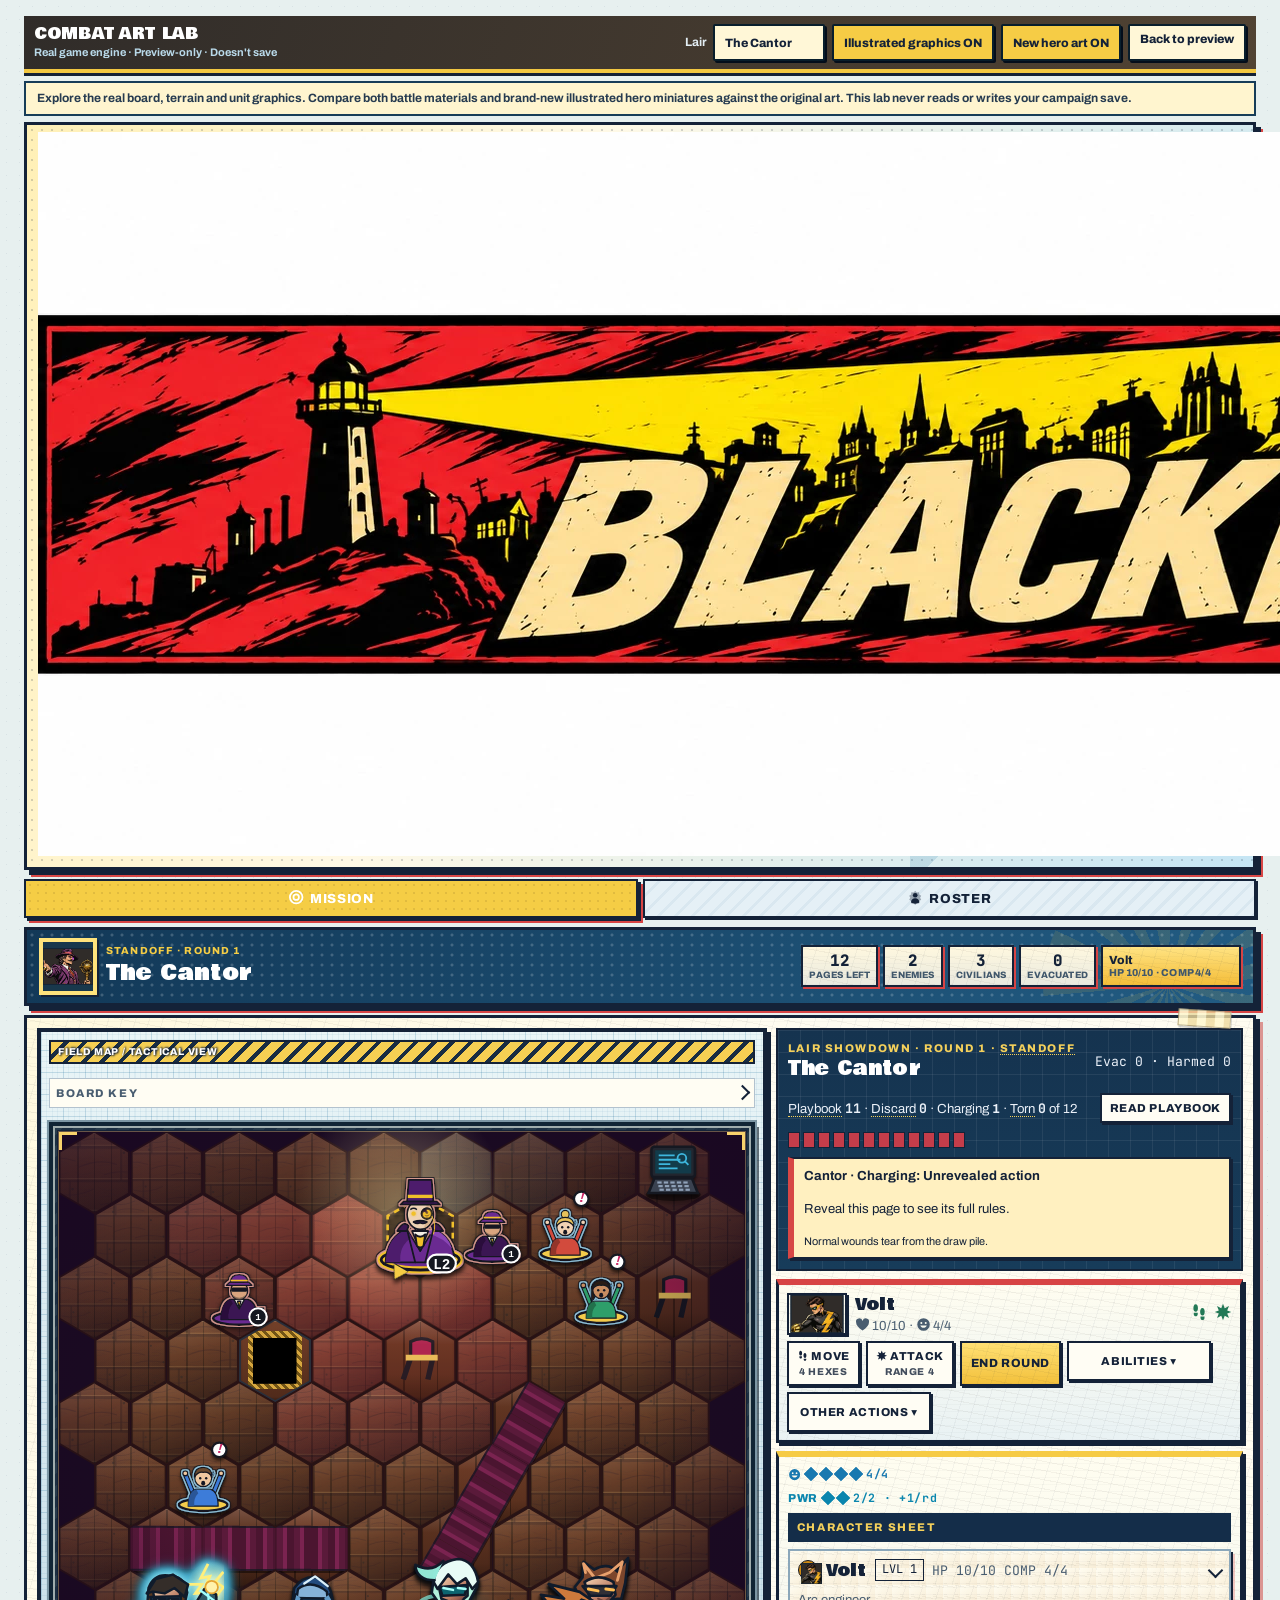
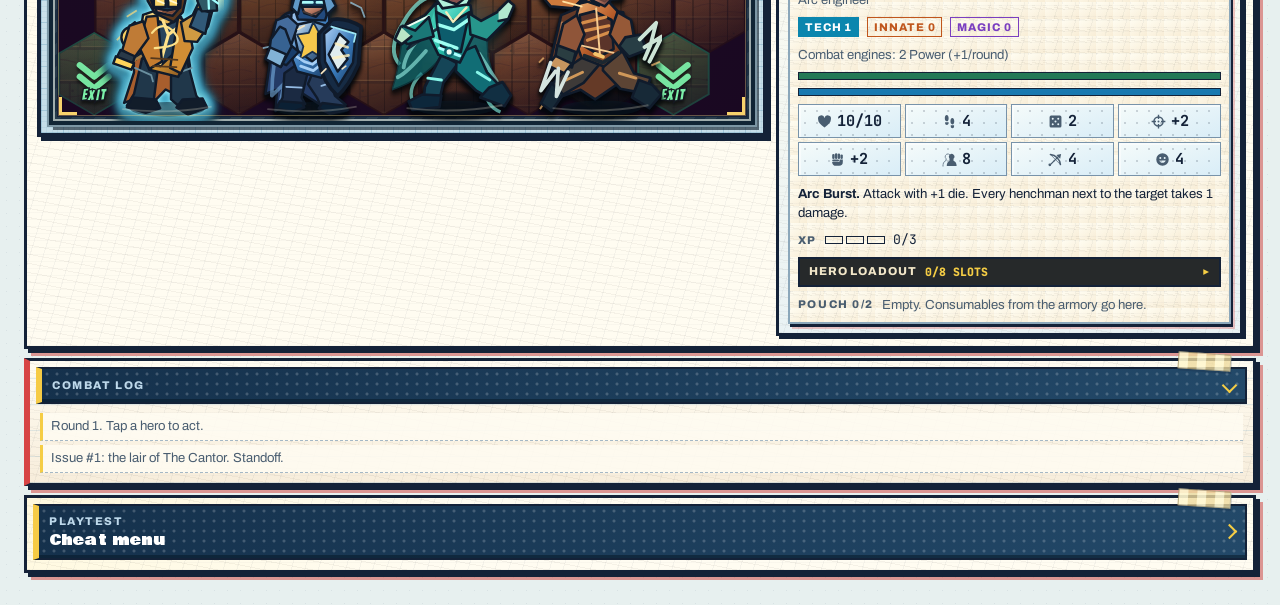
==== combat-art-lab.html @ 932116ec "Release the approved comic UI, portraits, and scaled headquarters" ====
<!doctype html>
<html lang="en">
<head>
  <meta charset="utf-8">
  <meta name="viewport" content="width=device-width,initial-scale=1">
  <title>Blackharbor Preview — Combat Art Lab</title>
  <link rel="stylesheet" href="https://fonts.googleapis.com/css2?family=Bowlby+One&family=Bangers&family=Archivo:wght@400;600;800&family=JetBrains+Mono:wght@400;700&display=swap">
  <link rel="stylesheet" href="css/base.css">
  <link rel="stylesheet" href="css/battle-board.css">
  <link rel="stylesheet" href="css/battle-fx.css">
  <link rel="stylesheet" href="css/battle.css">
  <link rel="stylesheet" href="css/campaign.css">
  <link rel="stylesheet" href="css/hq.css">
  <link rel="stylesheet" href="css/overlays.css">
  <link rel="stylesheet" href="css/investigation.css">
  <link rel="stylesheet" href="css/comic-ui.css">
  <link rel="stylesheet" href="css/pulp-details.css">
  <link rel="stylesheet" href="css/villain-portraits.css">
  <link id="battle-art-pack" rel="stylesheet" href="css/battle-art.css">
  <link rel="stylesheet" href="miniature-experiment.css">
  <style>
    :root{color-scheme:light}
    .art-lab-bar{position:sticky;top:0;z-index:20;
      display:flex;align-items:center;justify-content:space-between;flex-wrap:wrap;gap:9px;
      padding:8px max(10px,calc((100vw - 1480px)/2));
      background:linear-gradient(110deg,#302c29,#514333);color:#fff;
      border-bottom:4px solid #f2c741;
      font:700 12px/1.3 Archivo,system-ui,sans-serif;
      box-shadow:0 3px 0 #132136}
    .art-lab-title{display:flex;flex-direction:column;gap:2px;min-width:130px}
    .art-lab-title b{font:1rem/1.12 'Bowlby One',sans-serif;letter-spacing:.01em}
    .art-lab-title span{color:#b9d9e9;font-size:11px}
    .art-lab-controls{display:flex;align-items:center;flex-wrap:wrap;gap:7px}
    .art-lab-bar label{display:flex;align-items:center;gap:6px;color:#e3eef4}
    .art-lab-bar select,.art-lab-bar button,.art-lab-bar a{
      appearance:none;background:#fff7d7;color:#142238;
      border:2px solid #081e2c;min-height:37px;border-radius:2px;
      padding:6px 10px;font:800 12px Archivo,system-ui,sans-serif;
      box-shadow:2px 2px 0 #030d1a;text-decoration:none;cursor:pointer;
    }
    .art-lab-bar button{background:#f6cc45}
    .art-lab-bar button[aria-pressed="false"]{background:#bad6e5}
    .art-lab-bar button:focus-visible,.art-lab-bar a:focus-visible,.art-lab-bar select:focus-visible{
      outline:3px solid #ffe35a;outline-offset:2px}
    #lab-notice{max-width:1480px;margin:8px auto 4px;padding:7px 11px;
      background:#fff5cf;color:#263b50;border:2px solid #173d58;
      font:700 12px/1.4 Archivo,system-ui,sans-serif}
    #app{padding-top:2px}
    @media(max-width:600px){
      .art-lab-bar{position:static;padding:5px;gap:4px}
      .art-lab-title span{display:none}
      .art-lab-controls{gap:5px}
      .art-lab-bar label{font-size:10px}
      .art-lab-bar select,.art-lab-bar a,.art-lab-bar button{min-height:32px;padding:4px 6px;font-size:10px}
      .art-lab-title b{font-size:.8rem}
      .art-lab-controls{width:100%;justify-content:space-between}
      .art-lab-bar label{flex:1}
      .art-lab-bar select{max-width:120px}
      .art-lab-bar a{padding:6px}
      #lab-notice{margin:6px 7px 3px;font-size:11px}
    }
  </style>
</head>
<body>
  <div class="art-lab-bar">
    <div class="art-lab-title"><b>COMBAT ART LAB</b><span>Real game engine · Preview-only · Doesn't save</span></div>
    <div class="art-lab-controls">
      <label for="lab-villain">Lair <select id="lab-villain"></select></label>
      <button id="lab-compare" type="button" aria-pressed="true">Illustrated graphics ON</button>
      <button id="lab-miniatures" type="button" aria-pressed="true">New hero art ON</button>
      <a href="index.html">Back to preview</a>
    </div>
  </div>
  <p id="lab-notice">Explore the real board, terrain and unit graphics. Compare both battle materials and brand-new illustrated hero miniatures against the original art. This lab never reads or writes your campaign save.</p>
  <div class="wrap" id="app"></div>
  <script src="src/data/heroes.js"></script>
  <script src="src/data/gear.js"></script>
  <script src="src/data/villains.js"></script>
  <script src="src/data/villain-intel.js"></script>
  <script src="src/data/campaign.js"></script>
  <script src="src/data/story.js"></script>
  <script src="src/data/glossary.js"></script>
  <script src="src/core/util.js"></script>
  <script src="src/core/rules.js"></script>
  <script src="src/core/villain-deck.js"></script>
  <script src="src/campaign/campaign.js"></script>
  <script src="src/core/save.js"></script>
  <script src="src/heroes/origin.js"></script>
  <script src="src/heroes/stats.js"></script>
  <script src="src/heroes/abilities.js"></script>
  <script src="src/investigation/events.js"></script>
  <script src="src/investigation/villain-events.js"></script>
  <script src="src/investigation/investigation.js"></script>
  <script src="src/ui/icons.js?v=portrait-frames-2"></script>
  <script src="src/ui/render.js"></script>
  <script src="src/hq/roster-view.js?v=sprite-portraits"></script>
  <script src="src/hq/hq-view.js?v=sprite-portraits"></script>
  <script src="src/investigation/view.js"></script>
  <script src="src/campaign/screens.js"></script>
  <script src="src/campaign/story.js"></script>
  <script src="src/heroes/origin-view.js"></script>
  <script src="src/ui/guide.js"></script>
  <script src="src/ui/tips.js"></script>
  <script src="src/ui/tooltips.js"></script>
  <link rel="stylesheet" href="css/villain-covers.css">
  <script src="src/art/villain-covers.js"></script>
  <script src="src/ui/save-menu.js"></script>
  <script src="src/ui/rules-guide.js"></script>
  <script src="src/ui/playbook.js"></script>
  <script src="src/hq/workshop.js"></script>
  <script src="src/ui/cheats.js"></script>
  <script src="src/tutorial/script.js"></script>
  <script src="src/tutorial/tutorial.js"></script>
  <script src="src/ui/input.js"></script>
  <script src="src/battle/hex.js"></script>
  <script src="src/battle/setup.js"></script>
  <script src="src/battle/anim.js"></script>
  <script src="src/battle/pages.js"></script>
  <script src="src/battle/defense.js"></script>
  <script src="src/battle/civilians.js"></script>
  <script src="src/battle/villain-cards.js"></script>
  <script src="src/battle/henchmen.js"></script>
  <script src="src/battle/hero-attack.js"></script>
  <script src="src/battle/turns.js"></script>
  <script src="src/battle/hazards.js"></script>
  <script src="src/battle/hero-move.js"></script>
  <script src="src/battle/view.js"></script>
  <script src="src/battle/combat-menu.js"></script>
  <script src="src/battle/powers.js"></script>
  <script src="src/battle/boss-mechanics.js"></script>
  <script src="src/art/sprite.js?v=portrait-frames-2"></script>
<script src="src/art/equipment-icons.js"></script>
<link rel="stylesheet" href="css/equipment-icons.css">
  <script src="src/art/eyes.js?v=sprite-portraits"></script>
  <script src="src/art/villain-art.js?v=sprite-portraits"></script>
  <script src="src/art/minis.js"></script>
  <link rel="stylesheet" href="css/hero-loadout.css">
  <link rel="stylesheet" href="css/mobile.css">
  <script src="src/hq/hero-loadout.js"></script>
  <script>
  /* The art lab deliberately suppresses saves and never calls load(). */
  save=()=>{};
  (function(){
    const picker=document.getElementById('lab-villain');
    Object.keys(VILLAINS).filter(k=>!VILLAINS[k].intro).forEach(k=>{
      const option=document.createElement('option');
      option.value=k;option.textContent=VILLAINS[k].name;
      picker.appendChild(option);
    });
    function scene(k){
      newCampaign();
      S.guide=null;S.tut=null;S.tutDone=true;S.tipsOff=true;
      S.heroes=['volt','bulwark','wisp','lynx'].map(cls=>newHero(cls));
      S.party=S.heroes.map(h=>h.id);
      S.villains=[makeVillain(k,2)];
      S.pool=[];
      S.inv={v:k,clues:3};
      startShowdown();
      S.sd.intro=false;S.sd.sel=0;S.sd.busy=false;
      render();
    }
    picker.addEventListener('change',()=>scene(picker.value));
    const toggle=document.getElementById('lab-compare'),css=document.getElementById('battle-art-pack');
    toggle.addEventListener('click',()=>{
      css.disabled=!css.disabled;
      toggle.setAttribute('aria-pressed',String(!css.disabled));
      toggle.textContent=css.disabled?'Classic graphics ON':'Illustrated graphics ON';
    });
    document.body.classList.add('bh-new-miniatures');
    const miniBtn=document.getElementById('lab-miniatures');
    miniBtn.addEventListener('click',()=>{
      const enabled=document.body.classList.toggle('bh-new-miniatures');
      miniBtn.setAttribute('aria-pressed',String(enabled));
      miniBtn.textContent=enabled?'New hero art ON':'Original hero art ON';
    });
    picker.value='cantor';
    try{scene(picker.value)}catch(e){
      document.getElementById('lab-notice').textContent='Could not start demonstration: '+e.message;
      throw e;
    }
  })();
  </script>
</body>
</html>
---- css/base.css ----
/* css/base.css: Base look: fonts and colours, page frame, masthead, nav, buttons, panels, cards, icons, art pieces shared by many screens. */

/* from game.css */
:root{
  color-scheme:light;
  --set:#1C8A4A; --setBg:#E2F4E8; --setGlow:rgba(40,190,100,.5);
  --paper:#EDF0F4; --panel:#FFFFFF; --ink:#151821; --muted:#596173; --line:#C4CAD5;
  --cyan:#0B86AE; --magenta:#C92463; --yellow:#F1C02C; --good:#2F8A4E; --dot:rgba(21,24,33,.13);
  --cap:#FCE9A6; --capInk:#2A2410;
  --tech:#0B86AE; --innate:#C0561C; --magic:#7A3FC0;
  --sfx:"Bangers","Bowlby One",Impact,sans-serif;
  --display:"Bowlby One","Arial Black",Impact,sans-serif;
  --body:"Archivo",system-ui,-apple-system,"Segoe UI",sans-serif;
  --mono:"JetBrains Mono",ui-monospace,Menlo,Consolas,monospace;
}
:root[data-theme="dark"]{
  --set:#5BD88A; --setBg:#11281B; --setGlow:rgba(91,216,138,.45);
  --paper:#0E1119; --panel:#171B26; --ink:#E7EAF1; --muted:#9AA1B2; --line:#2C3242;
  --cyan:#3DB6DD; --magenta:#EE548C; --yellow:#F3CB4B; --good:#5BC27D; --dot:rgba(231,234,241,.08);
  --cap:#3A3214; --capInk:#F6E7B0; --tech:#3DB6DD; --innate:#F08A4B; --magic:#B48CF0; color-scheme:dark}
*{box-sizing:border-box}
body{background:var(--paper);color:var(--ink);font-family:var(--body);font-size:15px;line-height:1.45;
  padding-left:max(16px,env(safe-area-inset-left,0px));padding-right:max(16px,env(safe-area-inset-right,0px));padding-block:8px 24px}
.wrap{max-width:760px;margin:0 auto;display:flex;flex-direction:column;gap:10px}
h1,h2,h3{font-family:var(--display);font-weight:400;margin:0;text-wrap:balance;letter-spacing:.01em}
h1{font-size:1.7rem;line-height:1}
h2{font-size:1.15rem}
h3{font-size:1rem}
.mast{border:2.5px solid var(--ink);background:var(--panel);background-image:radial-gradient(var(--dot) 1.1px,transparent 1.5px);background-size:6px 6px;padding:8px 12px;display:flex;justify-content:space-between;align-items:flex-end;gap:12px;flex-wrap:wrap}
.mast small{display:block;font-size:.72rem;letter-spacing:.12em;text-transform:uppercase;color:var(--muted);font-weight:600;margin-bottom:4px}
.issue{border:2.5px solid var(--ink);background:var(--yellow);color:#151821;padding:4px 10px;font-family:var(--display);font-size:1.05rem;white-space:nowrap}
.res{display:flex;flex-wrap:wrap;gap:6px}
.chip{border:1.5px solid var(--line);background:var(--panel);padding:3px 8px;font-size:.78rem;font-family:var(--mono);font-variant-numeric:tabular-nums;white-space:nowrap}
.chip b{font-family:var(--body);font-weight:800;letter-spacing:.06em;font-size:.68rem;text-transform:uppercase;color:var(--muted);margin-right:4px}
.chip.trust{border-color:var(--cyan)}
.nav{display:flex;gap:6px;flex-wrap:wrap}
.nav button{flex:1 1 0;min-width:0}
.nav .btn.glow{animation:navglow 2.6s ease-in-out infinite}
@keyframes navglow{0%,100%{box-shadow:0 0 0 0 transparent}50%{box-shadow:0 0 12px 3px color-mix(in srgb,var(--yellow) 75%,transparent)}}
@media (prefers-reduced-motion:reduce){.nav .btn.glow{animation:none;box-shadow:0 0 9px 2px color-mix(in srgb,var(--yellow) 65%,transparent)}}
button{font:inherit;cursor:pointer;color:var(--ink)}
.btn{border:2px solid var(--ink);background:var(--panel);padding:8px 12px;font-weight:800;font-size:.82rem;letter-spacing:.05em;text-transform:uppercase;box-shadow:3px 3px 0 var(--ink);transition:transform .08s,box-shadow .08s}
.btn:hover:not(:disabled){transform:translate(-1px,-1px);box-shadow:4px 4px 0 var(--ink)}
.btn:active:not(:disabled){transform:translate(2px,2px);box-shadow:1px 1px 0 var(--ink)}
.btn:disabled{opacity:.4;cursor:not-allowed;box-shadow:none}
.btn.pri{background:var(--magenta);color:#fff;border-color:var(--ink)}
.btn.on{background:var(--cyan);color:#fff}
.btn.sm{padding:5px 8px;font-size:.72rem;box-shadow:2px 2px 0 var(--ink)}
:focus-visible{outline:3px solid var(--cyan);outline-offset:2px}
.panel{border:2.5px solid var(--ink);background:var(--panel);padding:10px;display:flex;flex-direction:column;gap:9px;min-width:0}
.eyebrow{font-size:.7rem;letter-spacing:.14em;text-transform:uppercase;font-weight:800;color:var(--muted)}
.grid2{display:grid;grid-template-columns:repeat(auto-fit,minmax(220px,1fr));gap:8px}
.card{border:1.5px solid var(--line);padding:9px;display:flex;flex-direction:column;gap:6px;min-width:0;background:var(--panel)}
.card.built{border-color:var(--good)}
.row{display:flex;gap:8px;align-items:center;flex-wrap:wrap}
.between{justify-content:space-between}
.muted{color:var(--muted)}
.small{font-size:.82rem}
.cap{background:var(--cap);color:var(--capInk);border:2px solid var(--ink);padding:7px 10px;font-size:.9rem}
.cap.tilt{transform:rotate(-.4deg)}
.mono{font-family:var(--mono);font-variant-numeric:tabular-nums}
.pips{display:flex;gap:3px;flex-wrap:wrap}
.pip{width:12px;height:16px;border:1.5px solid var(--ink);background:var(--panel)}
.pip.f{background:var(--magenta)}
.pip.w{background:repeating-linear-gradient(45deg,var(--muted) 0 2px,transparent 2px 5px)}
.pip.d{background:var(--line)}
.meter{display:flex;gap:3px}
.meter i{width:18px;height:8px;border:1.5px solid var(--ink)}
.meter i.f{background:var(--yellow)}
.lvl{font-family:var(--mono);font-size:.75rem;border:1.5px solid var(--ink);padding:1px 6px}
.stamp{font-family:var(--display);color:var(--good);border:2.5px solid var(--good);padding:2px 8px;transform:rotate(-4deg);display:inline-block;font-size:.85rem}
.stats{display:grid;grid-template-columns:repeat(4,1fr);gap:4px}
.stat{border:1px solid var(--line);padding:4px 2px;text-align:center}
.stat b{display:block;font-family:var(--mono);font-size:1rem}
.stat span{font-size:.62rem;letter-spacing:.1em;color:var(--muted);font-weight:700}
.bar{height:8px;border:1.5px solid var(--ink);background:var(--paper);position:relative}
.bar i{position:absolute;inset:0 auto 0 0;background:var(--good)}
.bar.c i{background:var(--cyan)}
.tag{font-size:.72rem;border:1.5px solid var(--magenta);color:var(--magenta);padding:1px 6px;font-weight:700}
.tag.g{border-color:var(--cyan);color:var(--cyan)}
.steps{display:flex;gap:6px}
.steps span{flex:1;height:6px;border:1.5px solid var(--ink)}
.steps span.f{background:var(--cyan)}
.opt{display:flex;flex-direction:column;gap:2px;text-align:left;align-items:flex-start;text-transform:none;letter-spacing:0}
.opt small{font-weight:400;font-size:.8rem;color:var(--muted)}
.opt:disabled small{color:inherit}
@keyframes sweat{from{opacity:1;translate:0 0}to{opacity:0;translate:0 10px}}
@keyframes shoutInB{from{transform:translate(-50%,0) scale(.4) rotate(-6deg);opacity:0}}
@keyframes shoutIn{from{transform:translate(-50%,-100%) scale(.4) rotate(-6deg);opacity:0}}
.log{display:flex;flex-direction:column;gap:4px;max-height:220px;overflow:auto;font-size:.82rem}
.log p{margin:0;padding:4px 8px;border-left:3px solid var(--line)}
.log p.vill{border-color:var(--magenta)}
.log p.hero{border-color:var(--cyan)}
.log p.sys{border-color:var(--yellow);color:var(--muted)}
.big{font-family:var(--display);font-size:2rem;line-height:1}
ul.lines{margin:0;padding-left:18px;display:flex;flex-direction:column;gap:4px}
.legend{display:flex;gap:12px;flex-wrap:wrap;font-size:.75rem;color:var(--muted)}
.legend span{display:inline-flex;gap:5px;align-items:center}
.sw{width:12px;height:12px;border:1.5px solid var(--ink);display:inline-block}
.cap.warn{background:#151821;color:#F1C02C;border-color:#F1C02C}
@keyframes pop{0%{transform:translate(-50%,-50%) scale(.2) rotate(-14deg);opacity:0}12%{transform:translate(-50%,-50%) scale(1.18) rotate(4deg);opacity:1}24%{transform:translate(-50%,-50%) scale(1) rotate(0)}78%{opacity:1}100%{transform:translate(-50%,-62%) scale(1.04);opacity:0}}
.sfxhead{font-family:var(--sfx);font-size:3rem;line-height:1;color:var(--yellow);-webkit-text-stroke:2px var(--ink);paint-order:stroke fill;text-shadow:4px 4px 0 var(--ink);transform:rotate(-3deg);display:inline-block;letter-spacing:.03em}
.sfxhead.bad{color:var(--magenta)}
.t-tech{--tc:var(--tech)}
.t-innate{--tc:var(--innate)}
.t-magic{--tc:var(--magic)}
.disc{border:1.5px solid var(--tc);color:var(--tc);font-size:.7rem;font-weight:800;letter-spacing:.08em;text-transform:uppercase;padding:1px 6px;white-space:nowrap}
.disc.fill{background:var(--tc);color:#fff}
.slots{display:grid;grid-template-columns:repeat(auto-fit,minmax(130px,1fr));gap:6px}
.slot{border:1.5px dashed var(--line);padding:6px 8px;display:flex;flex-direction:column;gap:2px;min-width:0;font-size:.82rem}
.slot.has{border-style:solid;border-color:var(--tc)}
.slot .sl{font-size:.62rem;letter-spacing:.12em;text-transform:uppercase;color:var(--muted);font-weight:800}
.resrow{display:flex;gap:10px;flex-wrap:wrap}
.resrow .r{display:flex;gap:5px;align-items:center;font-size:.72rem;font-weight:800;letter-spacing:.06em;color:var(--tc)}
.resrow .r i{width:10px;height:10px;border:1.5px solid var(--tc);transform:rotate(45deg)}
.resrow .r i.f{background:var(--tc)}
.abtn{border-color:var(--tc)!important}
.abtn small{display:block;font-size:.62rem;color:var(--tc)}
.btn.sub small{display:block;font-size:.62rem;opacity:.8}
@keyframes shake{0%,100%{transform:none}20%{transform:translate(-4px,1px) rotate(-4deg)}40%{transform:translate(4px,-1px) rotate(3deg)}60%{transform:translate(-3px,0)}80%{transform:translate(2px,0)}}
@keyframes simmer{to{filter:brightness(1.25)}}
@keyframes tele{to{opacity:.5}}
@keyframes glowf{to{filter:drop-shadow(0 0 6px #F3CB4B) drop-shadow(0 0 18px #F3CB4B)}}
@keyframes glow{to{box-shadow:0 0 0 3px #F3CB4B,0 0 28px 12px #F3CB4B}}
.cap.charge{background:var(--yellow);color:#151821}
.card.locked{opacity:.7;border-style:dashed}
@keyframes fuse{to{transform:scale(1.5);opacity:.6}}
details.coll>summary{list-style:none;cursor:pointer;display:flex;align-items:center;gap:10px;flex-wrap:wrap}
details.coll>summary::-webkit-details-marker{display:none}
details.coll>summary::after{content:"";width:9px;height:9px;border-right:2.5px solid var(--ink);border-bottom:2.5px solid var(--ink);transform:rotate(-45deg);margin-left:auto;transition:transform .15s;flex:none}
details.coll[open]>summary::after{transform:rotate(45deg)}
details.coll>.cbody{display:flex;flex-direction:column;gap:12px;margin-top:12px}
details.coll.nested{border-top:1.5px dashed var(--line);padding-top:8px}
.card>details.coll>.cbody{gap:8px;margin-top:8px}
.disc.hyb{--tc:var(--magenta)}
.vswitch{gap:6px}
.cheats{border-style:dashed;background:transparent}
.cheats h3{font-size:.95rem}
.fieldab{border-left:3px solid var(--good);padding-left:8px}
.setrows{display:flex;flex-direction:column;gap:6px}
@keyframes setglow{from{box-shadow:0 0 0 1px var(--set),0 0 8px 1px var(--setGlow)}to{box-shadow:0 0 0 1px var(--set),0 0 18px 4px var(--setGlow)}}
.sn{color:var(--set);font-weight:800}
.settag{display:inline-block;font-size:.66rem;font-weight:800;letter-spacing:.08em;text-transform:uppercase;border:1.5px solid var(--set);color:var(--set);background:var(--setBg);padding:1px 6px;align-self:flex-start}
.setfoot{border-top:1.5px dashed var(--set);padding-top:4px;margin-top:4px}
[data-tip]{-webkit-touch-callout:none;-webkit-user-select:none;user-select:none}
.kwd{border-bottom:1.5px dotted currentColor;cursor:help}
.btn[aria-disabled="true"]{opacity:.4;cursor:not-allowed;box-shadow:none}
@keyframes tipIn{from{transform:scale(.92);opacity:0}}
@keyframes splashIn{from{transform:scale(.8) rotate(-4deg);opacity:0}}
@keyframes tutShake{25%{transform:translateX(-6px)}75%{transform:translateX(6px)}}
@keyframes tutPulse{0%,100%{box-shadow:0 0 0 4px color-mix(in srgb,var(--yellow) 45%,transparent)}50%{box-shadow:0 0 0 11px color-mix(in srgb,var(--yellow) 8%,transparent)}}
@keyframes tutBlink{50%{opacity:.4}}
.hints{margin:0;padding-left:18px;display:flex;flex-direction:column;gap:4px;font-size:.9rem}
.intels{display:grid;grid-template-columns:repeat(auto-fill,minmax(150px,1fr));gap:8px}
.intel{display:flex;align-items:center;gap:8px;text-align:left;border:2px solid var(--ink);background:var(--panel);color:var(--ink);padding:6px 8px;font:inherit;cursor:pointer;min-width:0}
.intel .isfx{flex:none;width:44px;height:44px;display:grid;place-items:center;border:2px solid #151821;background:var(--magenta);font-family:var(--sfx);font-size:.72rem;line-height:1;color:#fff;-webkit-text-stroke:.6px #151821;paint-order:stroke fill;transform:rotate(-3deg);text-align:center;overflow:hidden}
.intel.rx-i .isfx{background:var(--yellow);color:var(--magenta)}
.intel small{display:block;font-size:.6rem;letter-spacing:.12em;text-transform:uppercase;font-weight:800;color:var(--muted)}
.intel b{display:block;font-size:.88rem;line-height:1.15}
.intel.new{box-shadow:3px 3px 0 var(--magenta);animation:splashIn .35s ease-out}
.tornpg{filter:grayscale(.6);opacity:.85}
.tornlabel{position:absolute;left:0;right:0;top:62%;text-align:center;font-family:var(--sfx);font-size:1.5rem;color:var(--magenta);transform:rotate(-4deg);letter-spacing:.03em}
@keyframes pbOutL{to{transform:rotateY(-85deg);opacity:.6}}
@keyframes pbOutR{to{transform:rotateY(85deg);opacity:.6}}
@keyframes pbInL{from{transform:rotateY(70deg);opacity:.5}}
@keyframes pbInR{from{transform:rotateY(-70deg);opacity:.5}}
@keyframes fadeIn{from{opacity:0}}
@keyframes fadeOut{to{opacity:0}}
@keyframes atkIn{from{transform:scale(.85) rotate(-2deg);opacity:0}}
@keyframes stIn{from{opacity:0;transform:translateX(-10px)}}
@keyframes bookIn{from{transform:scale(.6) rotate(-6deg);opacity:0}}
@keyframes bookOut{to{transform:scale(.85) translateY(30px);opacity:0}}
@keyframes openCover{0%{transform:rotateY(0)}100%{transform:rotateY(-172deg)}}
.tearbook::before{content:"";position:absolute;inset:0;transform:translate(8px,8px);background:#151821}
.tearline{position:absolute;inset:0;width:100%;height:100%;pointer-events:none}
.tearline polyline{fill:none;stroke:var(--magenta);stroke-width:2.5;stroke-dasharray:6 5}
.woundstamp{position:absolute;right:8%;top:40%;font-family:var(--sfx);font-size:1.6rem;color:var(--magenta);border:3px solid var(--magenta);padding:0 8px;transform:rotate(-12deg);background:var(--panel)}
.tearbook.torn::before,.tearbook.torn .tearline,.tearbook.torn .woundstamp{opacity:0;transition:opacity .1s}
.tearbook.torn .top{animation:tearTop .65s cubic-bezier(.4,0,.8,.6) forwards}
.tearbook.torn .bot{animation:tearBot .65s cubic-bezier(.4,0,.8,.6) forwards}
@keyframes tearTop{30%{transform:translate(-6px,-4px) rotate(-3deg)}100%{transform:translate(-90px,-140px) rotate(-24deg);opacity:0}}
@keyframes tearBot{30%{transform:translate(6px,5px) rotate(2deg)}100%{transform:translate(80px,160px) rotate(19deg);opacity:0}}
.cardgo{cursor:pointer}
.sigrib{align-self:stretch;margin:0 -6px;background:#F1C02C;color:#151821;border:2px solid #151821;font-family:var(--sfx);font-size:1.05rem;letter-spacing:.06em;text-align:center;transform:rotate(-1.5deg);line-height:1.3}
.sigrib.r{background:var(--magenta);color:#fff}
.intel.sigi .isfx{background:#151821;color:#F1C02C}
button.slot.pick{font:inherit;color:inherit;background:transparent;text-align:left;cursor:pointer}
button.slot.pick:hover{border-color:var(--cyan)}
.gflow{list-style:none;margin:0;padding:0;display:flex;flex-direction:column;gap:6px;counter-reset:gf}
.gflow li{counter-increment:gf;display:grid;grid-template-columns:28px 1fr;gap:8px;align-items:start;font-size:.88rem;line-height:1.35}
.gflow li::before{content:counter(gf);display:grid;place-items:center;width:24px;height:24px;border:2px solid var(--ink);background:var(--yellow);color:#151821;font-weight:800;font-size:.78rem}
.gflow li.later::before{content:"\2192";background:var(--panel);color:var(--ink)}
.gbar{border:2.5px solid var(--ink);background:var(--cap);color:var(--capInk);padding:10px 12px;display:flex;flex-direction:column;gap:8px}
.gsteps{display:flex;gap:4px;flex-wrap:wrap}
.gsteps span{flex:1 1 0;min-width:64px;text-align:center;font-size:.66rem;font-weight:800;letter-spacing:.08em;text-transform:uppercase;padding:4px 2px;border:1.5px solid currentColor;opacity:.55}
.gsteps span.on{opacity:1;background:var(--yellow);color:#151821;border-color:var(--ink)}
.gsteps span.done{opacity:.85;text-decoration:line-through}
.eqto{align-self:flex-start}
.eqto>summary{list-style:none;display:inline-block}
.eqto>summary::-webkit-details-marker{display:none}
.eqto[open]>summary{background:var(--cyan);color:#fff}
.eqmenu{display:flex;flex-direction:column;gap:4px;margin-top:6px}
.eqmenu .btn{text-align:left;text-transform:none;letter-spacing:0;font-weight:700}
#choose{position:fixed;inset:0;z-index:72;display:grid;place-items:center;background:color-mix(in srgb,#151821 60%,transparent);padding:16px;animation:fadeIn .15s}
.anyrow{gap:8px;align-items:center}
.anyn{min-width:1.6em;text-align:center}
.anyalw{display:flex;gap:8px;align-items:center;flex-wrap:nowrap}
.chz{background:var(--panel);color:var(--ink);border:3px solid var(--ink);box-shadow:6px 6px 0 var(--ink);padding:14px;max-width:420px;width:100%;display:flex;flex-direction:column;gap:8px}
@keyframes brkIn{from{transform:scale(.3) rotate(-18deg);opacity:0}}
@media (prefers-reduced-motion:reduce){*{transition:none!important}}
.ohead{display:flex;flex-direction:column;gap:6px}
.ohead small{font-size:.68rem;letter-spacing:.14em;text-transform:uppercase;font-weight:800;color:var(--muted)}
.ostrip{display:flex;gap:4px}
.ostrip span{flex:1;height:8px;border:1.5px solid var(--ink)}
.ostrip span.f{background:var(--cyan)}
.ohead.xo .ostrip span.f{background:var(--yellow)}
.ostrip span.cur{background:var(--magenta)}
.osfx{font-size:clamp(2rem,8vw,2.6rem)}
.obody{display:grid;grid-template-columns:minmax(0,1fr);gap:12px;align-items:start}
@media (min-width:720px){.obody{grid-template-columns:minmax(0,1fr) 230px}.opv{position:sticky;top:12px}}
.ocol{display:flex;flex-direction:column;gap:10px;min-width:0}
.ogrid{display:grid;grid-template-columns:repeat(auto-fit,minmax(200px,1fr));gap:10px}
.stat.up b{color:var(--good)}
.stat.dn b{color:var(--magenta)}
.oname{display:flex;flex-direction:column;gap:4px}
.oname input{font:inherit;font-family:var(--display);font-size:1.3rem;padding:8px 10px;border:2.5px solid var(--ink);background:var(--panel);color:var(--ink);width:100%;max-width:360px;border-radius:0}
.oswatch{width:34px;height:34px;border:2.5px solid var(--ink);border-radius:50%;padding:0}
.oswatch.sel{outline:3px solid var(--yellow);outline-offset:2px}
.ocstats{display:grid;grid-template-columns:repeat(4,1fr);gap:4px;border-top:2px solid #fff;padding-top:10px}
.ocstats div{text-align:center;background:rgba(21,24,33,.6);padding:4px 2px}
.ocstats b{display:block;font-family:var(--mono);font-size:1.05rem}
.ocstats span{font-size:.6rem;letter-spacing:.1em;font-weight:700}
.obig{font-size:1rem;padding:12px 16px}
.orec.xo{border:2px solid var(--yellow)}
@media (max-width:440px){h1{font-size:1.35rem}.stats{grid-template-columns:repeat(4,1fr)}}
.sdl{display:flex;flex-direction:column;gap:10px;min-width:0}
@media (max-width:599px){
  .mast{padding:6px 10px;gap:4px 10px;align-items:center}
  .mast small{display:none}.mast h1{font-size:1.05rem}
  .issue{font-size:.74rem;padding:2px 6px}
  .mast .res{flex-wrap:nowrap;overflow-x:auto;width:100%;scrollbar-width:none}.chip{padding:2px 6px}
}
@media (min-width:1024px){
  .wrap.v-inv{max-width:900px;font-size:17px}
  .wrap.v-inv h3{font-size:1.25rem}.wrap.v-inv .cap{font-size:1rem}
  .wrap.v-inv .btn.opt{padding:14px 16px;font-size:.95rem}.wrap.v-inv .btn.opt small{font-size:.8rem}
}
@media (min-width:1024px){
  .wrap{max-width:1200px}
  .mast{flex-wrap:nowrap;align-items:center}.mast small{display:none}.mast h1{font-size:1.3rem}.mast>div:first-child{display:flex;gap:14px;align-items:center}.mast .res{flex-wrap:nowrap}
  .wrap.v-inv{max-width:1000px}
}
@media (min-width:1440px){
  .wrap{max-width:1600px}
}
@media (orientation:landscape) and (max-height:520px) and (max-width:1023px){
  .mast{padding:4px 10px;flex-wrap:nowrap;align-items:center}.mast h1{font-size:1.1rem}.mast .res{flex-wrap:nowrap}
  .nav .btn{padding:5px 10px}
}
.mast-tools{margin-left:auto;justify-content:flex-end;align-items:center;min-width:0;gap:8px}
.mast-save-btn{white-space:nowrap;flex:none;min-height:37px;padding:7px 11px;background:var(--cap);color:var(--capInk)}
[data-bh-arm].armed{background:var(--magenta);color:#fff;border-color:var(--ink)}
@media(max-width:440px){
  .mast-tools{gap:5px}
  .mast-save-btn{font-size:.67rem;padding:5px 7px;min-height:36px}
  .mast .issue{font-size:.84rem;padding:4px 6px}
}

/* from art.css */
.ic{fill:currentColor;stroke:#151821;stroke-width:1.3;stroke-linejoin:round;paint-order:stroke;overflow:visible}
@keyframes beamflow{to{stroke-dashoffset:-.34}}
.vic{display:inline-block;width:1.3em;height:1.3em;vertical-align:-.35em;margin-right:.3em;background:var(--vc,var(--magenta));border-radius:50%;border:1.5px solid #151821;position:relative;color:#fff;flex:none}
.vic>.ic{position:absolute;inset:10%;width:80%;height:80%}
.vswitch .btn>.ic{width:1.3em;height:1.3em;vertical-align:-.3em;margin-right:.3em;color:#fff;background:var(--vc);border-radius:50%;padding:2px;box-sizing:border-box}
.hrow{flex-wrap:nowrap}
.hwho{display:flex;gap:8px;align-items:center;min-width:0}
.hwho h3{overflow:hidden;text-overflow:ellipsis;white-space:nowrap}
.eyes{flex:none;width:62px;height:26px;border:2px solid var(--ink);overflow:hidden;display:block;box-shadow:2px 2px 0 var(--ink)}
.eyes svg{width:100%;height:100%;display:block}
.zones .zf{fill:var(--zf,rgba(201,36,99,.16))}
.zones .zr{fill:var(--zr,rgba(11,134,174,.15))}
.zones .z2{opacity:.5}
.mini .emhot{animation:emhot .6s ease-in-out infinite alternate}
@keyframes emhot{from{opacity:.15}to{opacity:.6}}
@keyframes hitflash{0%,35%{filter:brightness(2.6) saturate(0)}100%{filter:none}}
@keyframes recoil{0%{translate:0 0;scale:1.12}30%{translate:0 -7%;scale:.94}100%{translate:0 0;scale:1}}
@keyframes dmgup{0%{transform:translate(-50%,-50%) scale(.3);opacity:0}14%{transform:translate(-50%,-50%) scale(1.3);opacity:1}28%{transform:translate(-50%,-50%) scale(1)}75%{opacity:1}100%{transform:translate(-50%,-150%) scale(1);opacity:0}}
@keyframes bshake{25%{translate:-5px 2px}50%{translate:4px -2px}75%{translate:-3px 1px}100%{translate:0 0}}
.wl{position:absolute;inset:0;z-index:2;pointer-events:none;filter:drop-shadow(0 2px 0 rgba(0,0,0,.45))}
.wl i{position:absolute;left:50%;top:23.15%;width:56%;height:53.7%;transform-origin:0 50%;transform:rotate(var(--a));background:var(--wall);border-block:2px solid rgba(21,24,33,.75);box-sizing:border-box}
.wl b{position:absolute;left:19%;top:23.15%;width:62%;height:53.7%;border-radius:50%;background:var(--wallc)}
@keyframes lflick{0%{opacity:1}40%{opacity:.3}60%{opacity:1}80%{opacity:.6}}
@keyframes lpulse{to{opacity:.5}}
@keyframes lripple{from{transform:scale(.4);opacity:1}to{transform:scale(1.3);opacity:0}}
@keyframes lfog{to{background-position:0 0,-200% 0}}
.ic.u{stroke:none;width:1.15em;height:1.15em;vertical-align:-.2em;flex:none}
.chip .ic.u{margin-right:5px;color:var(--muted)}
.chip .vic{width:1.35em;height:1.35em;margin-right:4px;border-width:1px;vertical-align:-.3em}
.chip.trust .ic.u{color:var(--cyan)}
.nav .btn .ic.u{margin-right:6px;width:1.25em;height:1.25em;vertical-align:-.25em}
.btn.sm .ic.u{margin-right:3px;width:1em;height:1em;vertical-align:-.15em}
.stats.ico .stat{display:flex;align-items:center;justify-content:center;gap:5px;padding:6px 2px}
.stats.ico .stat .ic.u{width:15px;height:15px;color:var(--muted)}
.stats.ico .stat b{display:inline;font-size:.95rem}
.hline .ic.u{color:var(--muted);margin:0 2px 0 0}
.card summary .vic{width:20px;height:20px;margin-right:0}
.cost .vic,.cost .ic.u{margin-right:3px}
.vbadge{width:34px;height:38px;clip-path:polygon(50% 0,100% 25%,100% 75%,50% 100%,0 75%,0 25%);background:#151821;display:grid;place-items:center;position:relative;flex:none}
.vbadge::before{content:"";position:absolute;inset:2.5px;clip-path:inherit;background:var(--vc)}
.vbadge .ic{position:relative;z-index:1;width:24px;height:24px;color:#fff}

/* Character portraits share battle sprite identity at every UI size. */
.ic.sprite-portrait{display:inline-block;width:1.5em;height:1.5em;flex:none;vertical-align:middle;overflow:hidden}
.eyes{width:60px;height:42px}
.eyes .hero-portrait{display:block;width:100%;height:100%}
---- css/battle-board.css ----
/* css/battle-board.css: Fight board: hexes, tokens, lairs, terrain and hazards, board surfaces. */

/* from game.css */
.boardwrap{display:flex;justify-content:center}
.board{position:relative;width:100%;max-width:620px;border:2.5px solid var(--ink);background:var(--panel);--hex:polygon(50% 0,100% 25%,100% 75%,50% 100%,0 75%,0 25%)}
.cell{position:absolute;border:0;padding:0;margin:0;clip-path:var(--hex);background:var(--cb,var(--line));cursor:pointer}
.cell::after{content:"";position:absolute;inset:var(--ci,1.5px);clip-path:var(--hex);background:var(--cf,var(--panel))}
.cell.blind{--cf:color-mix(in srgb,var(--ink) 10%,var(--panel))}
.cell.front{--cf:color-mix(in srgb,var(--magenta) 9%,var(--panel))}
.cell.exit{--cf:color-mix(in srgb,var(--good) 32%,var(--panel));--cb:var(--good)}
.cell.obs{--cf:repeating-linear-gradient(135deg,var(--line) 0 3px,var(--panel) 3px 7px)}
.cell.reach{--cf:color-mix(in srgb,var(--cyan) 24%,var(--panel))}
.cell.tgt{--cb:var(--magenta);--ci:4px}
.cell.ally{--cb:var(--good);--ci:4px}
.tok{position:absolute;display:grid;place-items:center;pointer-events:none}
.tok .h{width:76%;height:76%;border-radius:50%;border:2.5px solid var(--ink);display:grid;place-items:center;font-family:var(--display);font-size:clamp(.7rem,3.4vw,1.05rem);color:#fff;position:relative}
.tok.sel .h{outline:3px solid var(--yellow);outline-offset:1px}
.tok.done .h{filter:saturate(.35)}
.tok.ko .h{opacity:.35}
.tok .hp{position:absolute;left:8%;right:8%;bottom:16%;height:4px;background:var(--paper);border:1px solid var(--ink)}
.tok .cp{position:absolute;left:8%;right:8%;bottom:4%;height:4px;background:var(--paper);border:1px solid var(--ink)}
.tok .cp i{display:block;height:100%;background:#3DB6DD}
.tok .sh{position:absolute;top:-5px;left:-5px;width:15px;height:15px;border-radius:50%;background:var(--magenta);border:1.5px solid var(--ink);color:#fff;font-family:var(--sfx);font-size:.7rem;display:grid;place-items:center;line-height:1}
.tok .hp i{display:block;height:100%;background:var(--good)}
.tok .gd{position:absolute;top:-4px;right:-4px;width:12px;height:12px;background:var(--yellow);border:1.5px solid var(--ink);transform:rotate(45deg)}
.tok .hm{width:58%;height:58%;background:var(--ink);color:var(--paper);display:grid;place-items:center;font-family:var(--mono);font-size:.68rem;font-weight:700}
.tok .cv{width:44%;height:44%;border-radius:50%;background:var(--yellow);border:2px solid var(--ink);position:relative}
.tok .cv.fol{box-shadow:0 0 0 2.5px var(--fc),0 0 0 4px var(--ink)}
.tok .cv.held{box-shadow:0 0 0 3px var(--ink);background:color-mix(in srgb,var(--yellow) 60%,var(--ink))}
.tok .cv .pz{position:absolute;top:-9px;right:-9px;width:13px;height:13px;border-radius:50%;background:var(--paper);border:1.5px solid var(--ink);color:var(--magenta);font-family:var(--sfx);font-size:.62rem;display:grid;place-items:center;line-height:1}
.tok.panic .cv{animation:shake .32s linear 3}
.tok.panic::before,.tok.panic::after{content:"";position:absolute;width:5px;height:9px;border-radius:50% 50% 50% 50%/60% 60% 40% 40%;background:#3DB6DD;border:1.5px solid var(--ink);top:6%;animation:sweat .9s ease-out forwards}
.tok.panic::before{left:16%;transform:rotate(-25deg)}
.tok.panic::after{right:16%;transform:rotate(25deg);animation-delay:.12s}
.tok .ex{font-family:var(--mono);font-size:.5rem;font-weight:700;color:var(--ink);letter-spacing:.06em}
.vtok{position:absolute;pointer-events:none;z-index:2}
.vtok .vc{position:absolute;width:100%;height:100%;clip-path:var(--hex);background:var(--ink)}
.vtok .vc::after{content:"";position:absolute;inset:3px;clip-path:var(--hex);background-color:var(--magenta);background-image:radial-gradient(rgba(0,0,0,.18) 1.2px,transparent 1.6px);background-size:5px 5px}
.vtok .vl{position:absolute;width:100%;height:100%;display:flex;flex-direction:column;align-items:center;justify-content:center;color:#fff;text-align:center;line-height:1.05;z-index:2}
.vtok .vl b{font-family:var(--display);font-size:clamp(.5rem,2.4vw,.85rem);-webkit-text-stroke:.6px #151821;paint-order:stroke fill;white-space:nowrap}
.vtok .vl small{font-family:var(--mono);font-size:.56rem}
.vtok .face{position:absolute;aspect-ratio:1;transform:translate(-50%,-50%) rotate(var(--fa));z-index:3}
.vtok .face i{position:absolute;right:-4px;top:50%;width:0;height:0;border-top:8px solid transparent;border-bottom:8px solid transparent;border-left:13px solid var(--yellow);transform:translateY(-50%);filter:drop-shadow(1.5px 0 0 #151821) drop-shadow(-1px 0 0 #151821)}
.vtok .vc.seg{transform:scale(.74)}
.vtok .vc.sw-sting::after{background-color:#B0306A}
.vtok .vc.sw-shell::after{background-color:#7A5AA8}
.vtok .face.hid{transform:translate(-50%,-50%)}
.vtok .face.hid em{position:absolute;right:-2px;top:-2px;font-style:normal;font-family:var(--display);font-size:1rem;color:var(--yellow);-webkit-text-stroke:.7px #151821;paint-order:stroke fill}
.vtok .spine{position:absolute;left:0;top:0;width:100%;height:100%;overflow:visible}
.vtok .vc.meal::after{background-image:radial-gradient(circle,var(--yellow) 0 20%,#151821 21% 27%,transparent 28%),radial-gradient(rgba(0,0,0,.18) 1.2px,transparent 1.6px);background-size:100% 100%,5px 5px}
.vtok.focus{filter:drop-shadow(0 0 3px var(--yellow)) drop-shadow(0 0 1px var(--yellow))}
.board{background-image:radial-gradient(var(--dot) 1px,transparent 1.4px);background-size:7px 7px}
.boardwrap{overflow:clip;padding:4px 0}
.tok.hurt .h,.tok.hurt .hm,.vtok.hurt .vc,.vtok.hurt .vl{animation:shake .4s}
.cell.wall{--cf:linear-gradient(#5E4436 2px,transparent 2px) 0 0/50% 50%,linear-gradient(90deg,#5E4436 2px,transparent 2px) 0 0/50% 50%,#7A5A48}
.cell.pit{--cb:#2A2F3A;--cf:radial-gradient(ellipse at 50% 42%,#030407 0 38%,#1B1F28 62%,#3A404D)}
.cell.haz{--cf:radial-gradient(circle at 40% 40%,#FFD27A,#F08A4B 45%,#C2410C)}
.cell.haz::after{animation:simmer 1.4s ease-in-out infinite alternate}
.cell.tele{--cb:#F3CB4B;--ci:3px;--cf:repeating-linear-gradient(45deg,rgba(243,203,75,.8) 0 5px,var(--panel) 5px 10px)}
.cell.tele::after{animation:tele .8s ease-in-out infinite alternate}
.cell.firing{--cf:#FFF3B0}
.cell.beam{--cf:color-mix(in srgb,#FF2D55 18%,var(--panel))}
.cell.beam.reach{--cf:repeating-linear-gradient(135deg,color-mix(in srgb,#FF2D55 32%,var(--panel)) 0 4px,color-mix(in srgb,var(--cyan) 24%,var(--panel)) 4px 8px)}
.board svg.beams{position:absolute;inset:0;width:100%;height:100%;pointer-events:none}
.board svg.beams line{stroke-linecap:round}
.vtok.charging{filter:drop-shadow(0 0 4px #F3CB4B) drop-shadow(0 0 10px #F3CB4B);animation:glowf .7s ease-in-out infinite alternate}
.tok.bombt{z-index:3}
.tok.termt{z-index:2}
.tok .tm{position:absolute;inset:18%;border-radius:4px;background:#151821;color:#3DB6DD;border:2px solid #3DB6DD;box-shadow:0 0 8px 1px rgba(61,182,221,.6);display:grid;place-items:center}
.tok .tm .ic.u{position:absolute;left:15%;top:15%;width:70%;height:70%;margin:0;color:#3DB6DD}
.tok .bm{position:absolute;left:2%;top:4%;width:40%;height:40%;border-radius:50%;background:#151821;color:#FFD27A;border:2px solid #F3CB4B;font-family:var(--mono);font-size:.62rem;font-weight:700;display:grid;place-items:center;line-height:1}
.tok .bm::before{content:'';position:absolute;top:-28%;right:-6%;width:32%;height:32%;background:#F08A4B;border-radius:50%;box-shadow:0 0 6px 2px #F3CB4B}
.tok .bm.hot{background:#C92463;color:#fff}
.tok .bm.hot::before{animation:fuse .35s ease-in-out infinite alternate}
.cell.blast{--cb:#C92463;--ci:3px;--cf:repeating-linear-gradient(-45deg,rgba(201,36,99,.34) 0 4px,var(--panel) 4px 9px)}
.cell.blast2{--cf:repeating-linear-gradient(-45deg,rgba(201,36,99,.13) 0 4px,var(--panel) 4px 9px)}
@media (prefers-reduced-motion:reduce){.cell.haz::after,.cell.tele::after,.vtok.charging,.shout,.tok .bm.hot::before{animation:none}}
@media (prefers-reduced-motion:reduce){.vtok.hurt .vs,.tok.hurt .st,.tok.hurt .h,.vtok.hurt .vc,.vtok.hurt .vl{animation:none}}
@media (max-width:1023px){
  .board{max-width:100%}
}
@media (min-width:1024px){
  .wrap.v-sd .board{width:min(calc((100vh - 170px)*1.174),calc(100vw - 480px));max-width:none}
}
@media (min-width:1440px){
  .wrap.v-sd .board{width:min(calc((100vh - 150px)*1.174),calc(100vw - 1040px))}
}
@media (orientation:landscape) and (max-height:520px) and (max-width:1023px){
  .wrap.v-sd .board{width:calc((100vh - 90px)*1.174);max-width:none}
}

/* from art.css */
.tok .h{background:radial-gradient(circle at 34% 26%,color-mix(in srgb,var(--hc) 40%,#fff) 0,var(--hc) 52%,color-mix(in srgb,var(--hc) 72%,#000) 100%)}
.tok .h{height:auto;aspect-ratio:1}
.tok .h>.ic{position:absolute;left:19%;top:8%;width:62%;height:62%;color:#fff}
.vtok .vc::after{background-color:var(--vc,var(--magenta))}
.vtok .vl .vw{position:relative;width:calc(var(--es,1)*80%);aspect-ratio:1;flex:none;color:#fff;filter:drop-shadow(0 1.5px 0 rgba(0,0,0,.35))}
.vtok .vl .vw .ic{position:absolute;inset:0;width:100%;height:100%}
.vtok .vl .lv{position:absolute;right:-10%;bottom:-6%;min-width:1.5em;height:1.5em;padding:0 .2em;border-radius:.75em;background:#151821;color:#fff;border:1.5px solid #fff;font:700 .52rem/1 var(--mono);font-style:normal;display:grid;place-items:center}
.vtok .vl b{font-size:clamp(.42rem,1.9vw,.68rem);margin-top:1px}
.tok .hm{width:64%;height:auto;aspect-ratio:1;display:block;background:var(--vc,#151821);color:#fff;border:2px solid #151821;border-radius:30%;position:relative;box-shadow:0 1.5px 0 rgba(0,0,0,.3)}
.tok .hm.elite{width:80%;border-color:var(--yellow);box-shadow:0 0 0 2px #151821,0 1.5px 0 rgba(0,0,0,.3)}
.tok .hm .ic{position:absolute;inset:9%;width:82%;height:82%}
.tok .hm b{position:absolute;right:-18%;bottom:-18%;width:1.3em;height:1.3em;border-radius:50%;background:#151821;color:#fff;border:1.5px solid #fff;font:700 .56rem/1 var(--mono);display:grid;place-items:center}
.tok .cv{width:54%;height:auto;aspect-ratio:1}
.tok .cv>.ic{position:absolute;left:10%;top:12%;width:80%;height:80%;color:#FFF6D5;stroke-width:1.6}
.tok .bm{font-size:.7rem;width:66%;height:auto;aspect-ratio:1;left:2%;top:10%;background:none;border:0;color:#FFD27A;font-size:.6rem}
.tok .bm .ic{position:absolute;inset:0;width:100%;height:100%;color:#fff}
.tok .bm>span{position:absolute;left:46%;top:58%;transform:translate(-50%,-50%);line-height:1}
.tok .bm::before{top:-8%;right:-6%;width:26%;height:26%;background:#FFD27A;z-index:1}
.tok .bm.hot{background:none;color:#fff}
.tok .bm.hot .ic{filter:drop-shadow(0 0 3px #FF2D55) drop-shadow(0 0 1px #FF2D55)}
.cell.obs{--cf:url("data:image/svg+xml,%3Csvg xmlns='http://www.w3.org/2000/svg' viewBox='0 0 24 24'%3E%3Cg fill='%239AA1AE' stroke='%23454C5A' stroke-width='1.1' stroke-linejoin='round'%3E%3Cpath d='M2.5 19.5l2.5-6 5-1.5 2.5 3.5-1 4z'/%3E%3Cpath d='M10.5 19.5l2-6.5 4.5-2.5 4.5 4 .5 5z'/%3E%3Cpath d='M7 12l1.5-4.5 4-1 2 3.5-3 3z'/%3E%3C/g%3E%3C/svg%3E") center/66% 66% no-repeat,color-mix(in srgb,var(--line) 40%,var(--panel))}
.board svg.beams .flow{stroke-dasharray:.12 .22;animation:beamflow .5s linear infinite}
@media (prefers-reduced-motion:reduce){.board svg.beams .flow{animation:none}}
.hrow .hst{flex:none}
.tok.hurt .mini,.tok.hurt .st,.vtok.hurt .vs,.tok.hurt .h,.tok.hurt .hm,.vtok.hurt .vc,.vtok.hurt .vl{animation:shake .4s,hitflash .3s}
.tok.hurt,.vtok.hurt{animation:recoil .4s ease-out}
.tok .st{position:absolute;inset:0;filter:drop-shadow(0 2px 1px rgba(0,0,0,.55))}
.tok .st .hs{display:block;width:100%;height:100%;overflow:visible}
.tok.sel .st::before{content:"";position:absolute;left:3%;right:3%;top:68%;height:24%;border-radius:50%;border:3px solid var(--yellow);box-shadow:0 0 8px var(--yellow)}
.tok.done .st{filter:saturate(.3) brightness(.85) drop-shadow(0 2px 1px rgba(0,0,0,.55))}
.tok.ko .st{filter:grayscale(1) brightness(.7);opacity:.55}
.tok .st .sh{top:8%;left:2%}
.tok .st .gd{top:30%;right:-2%}
.vtok .vs{position:absolute;overflow:visible;pointer-events:none}
.vtok .vs.hid{opacity:.5}
.tok.hst{z-index:2}
.board .zones{position:absolute;left:0;top:0;width:100%;height:100%;pointer-events:none;z-index:0}
.board .zones{opacity:.8}
.board.L-gallows{--zf:rgba(255,96,64,.2);--zr:rgba(170,225,255,.15)}
.board.L-quarry{--zf:rgba(255,120,60,.22);--zr:rgba(175,225,255,.17)}
.board.L-cantor{--zf:rgba(255,84,84,.2);--zr:rgba(205,240,255,.15)}
.board.L-architect{--zf:rgba(255,96,84,.24);--zr:rgba(255,255,255,.15)}
.board.L-helios{--zf:rgba(120,0,10,.22);--zr:rgba(50,150,255,.2)}
.board.L-serpent{--zf:rgba(255,96,84,.2);--zr:rgba(220,255,240,.14)}
.board.L-lode{--zf:rgba(255,72,72,.22);--zr:rgba(165,220,255,.16)}
.board.L-noct{--zf:rgba(255,84,120,.2);--zr:rgba(140,240,255,.13)}
.board.L-swarm{--zf:rgba(150,20,44,.2);--zr:rgba(255,255,255,.22)}
.board.L-bomber{--zf:rgba(255,80,60,.2);--zr:rgba(160,220,255,.15)}
.board.L-grid{--zf:rgba(255,45,85,.2);--zr:rgba(120,220,255,.13)}
.board.L-mole{--zf:rgba(255,96,64,.2);--zr:rgba(255,255,255,.15)}
.tok .mini{position:absolute;left:0;top:0;width:100%;height:100%;overflow:visible;pointer-events:none}
.tok.civt,.tok.hmt,.tok.termt,.tok.bombt{z-index:2}
.tok.panic .mini{animation:shake .32s linear 3}
@media (prefers-reduced-motion:reduce){.mini .emhot,.tok.panic .mini{animation:none}}
.board.shk{animation:bshake .32s steps(2)}
@media (prefers-reduced-motion:reduce){.tok.hurt,.vtok.hurt,.board.shk,.fx.k-dmg,.fx.k-dmgh{animation:none}.tok.hurt .h,.tok.hurt .hm,.vtok.hurt .vc,.vtok.hurt .vl{animation:none}}
.board{--wall:repeating-linear-gradient(90deg,#5E4436 0 2px,transparent 2px 12px),linear-gradient(#8a6a56,#6a4c3c);--wallc:#7A5A48}
.cell.wall{--cf:var(--fl,var(--panel))}
.board.lair{background:var(--bgap);--line:var(--edge);--ci:2px;
  --pit:radial-gradient(circle,#000 0 40%,#0b0b0e 46%,rgba(0,0,0,.6) 58%,transparent 70%),var(--fl);
  --haz:radial-gradient(circle at 40% 40%,#FFF3B0,#FF8A2A 45%,#B5300C);--rc:rgba(61,182,221,.31)}
.board.lair .cell::after{background:var(--cf,var(--fl));z-index:0}
.board.lair .cell:nth-child(3n)::after{filter:brightness(.92)}
.board.lair .cell:nth-child(7n+2)::after{filter:brightness(1.08)}
.board.lair .cell::before{content:"";position:absolute;inset:var(--ci,2px);clip-path:var(--hex);z-index:1;pointer-events:none;
  background:linear-gradient(rgba(255,255,255,.14),transparent 30%,transparent 68%,rgba(0,0,0,.26))}
.board.lair .amb{position:absolute;inset:0;pointer-events:none;background:var(--amb,none);animation:var(--ambanim,none)}
.board.lair .cell.blind{--cf:linear-gradient(rgba(0,0,0,.24),rgba(0,0,0,.24)),var(--fl)}
.board.lair .cell.front{--cf:linear-gradient(rgba(201,36,99,.15),rgba(201,36,99,.15)),var(--fl)}
.board.lair .cell.exit{--cf:linear-gradient(rgba(47,138,78,.6),rgba(47,138,78,.6)),var(--fl)}
.board.lair .cell.reach{--cf:linear-gradient(var(--rc),var(--rc)),var(--fl)}
.board.lair .cell.wall{--cf:var(--fl)}
.board.lair .cell.pit{--cf:var(--pit)}
.board.lair .cell.pit::before{background:var(--pitfx,none);animation:var(--pitanim,none)}
.board.lair .cell.haz{--cf:var(--haz)}
.board.lair .cell.haz::before{background:var(--hazfx,none);animation:var(--hazanim,none)}
.board.lair .cell.tele{--cf:repeating-linear-gradient(45deg,rgba(243,203,75,.5) 0 5px,transparent 5px 10px),var(--fl)}
.board.lair .cell.firing{--cf:linear-gradient(rgba(255,243,176,.8),rgba(255,243,176,.8)),var(--fl)}
.board.lair .cell.beam{--cf:linear-gradient(rgba(255,45,85,.24),rgba(255,45,85,.24)),var(--fl)}
.board.lair .cell.beam.reach{--cf:repeating-linear-gradient(135deg,rgba(255,45,85,.3) 0 4px,var(--rc) 4px 8px),var(--fl)}
.board.lair .cell.blast{--cf:repeating-linear-gradient(-45deg,rgba(201,36,99,.4) 0 4px,transparent 4px 9px),var(--fl)}
.board.lair .cell.blast2{--cf:repeating-linear-gradient(-45deg,rgba(201,36,99,.18) 0 4px,transparent 4px 9px),var(--fl)}
.board.lair .cell.obs{--cf:var(--rub) center/86% 86% no-repeat,var(--fl)}
.board.lair .tok,.board.lair .vtok:not(.charging){filter:drop-shadow(0 3px 1.5px rgba(0,0,0,.55))}
.board.L-gallows{--bgap:#0c1309;--edge:#0c1309;--rub:url("data:image/svg+xml,%3Csvg xmlns='http://www.w3.org/2000/svg' viewBox='0 0 24 24'%3E%3Cpath d='M9 3h5v6l6 10c.6 1.2-.2 2.5-1.6 2.5H5.6C4.2 21.5 3.4 20.2 4 19l5-10z' fill='%23bfe8c6' fill-opacity='.55' stroke='%23151821' stroke-width='1.3'/%3E%3Cpath d='M6 16h12l2 3.3c.5 1-.2 2.2-1.4 2.2H5.4C4.2 21.5 3.5 20.3 4 19.3z' fill='%23D7FF5C'/%3E%3Cpath d='M15 4l4-2M17 7l3 .5' stroke='%23151821' stroke-width='1.2' fill='none'/%3E%3C/svg%3E");
  --fl:repeating-linear-gradient(0deg,rgba(215,255,92,.16) 0 1px,transparent 1px 9px),repeating-linear-gradient(90deg,rgba(215,255,92,.16) 0 1px,transparent 1px 9px),#24331d;
  --wall:linear-gradient(#9fb09a 0 12%,#5d6e58 12% 26%,#3b4a36 26% 80%,#1f291c 80%);--wallc:#4a5945;
  --pit:radial-gradient(circle,#000 0 38%,#0d1309 45%,#3b4a36 52%,#24331d 64%);
  --haz:radial-gradient(circle at 50% 50%,#2d3a10,#141a08);
  --hazfx:url("data:image/svg+xml,%3Csvg xmlns='http://www.w3.org/2000/svg' viewBox='0 0 24 24'%3E%3Cpath d='M3 15c3-6 5 4 8-3s5 5 10-2' fill='none' stroke='%23D7FF5C' stroke-width='1.6'/%3E%3Cpath d='M12 6l-2 5h3l-2 5' fill='none' stroke='%23fff' stroke-width='1.2'/%3E%3C/svg%3E") center/80% no-repeat;
  --hazanim:lflick 1.1s steps(2) infinite;
  --amb:radial-gradient(circle at 50% 12%,rgba(215,255,92,.16),transparent 45%)}
.board.L-quarry{--bgap:#1d1611;--edge:#1d1611;--rub:url("data:image/svg+xml,%3Csvg xmlns='http://www.w3.org/2000/svg' viewBox='0 0 24 24'%3E%3Cg fill='%238f8172' stroke='%23151821' stroke-width='1.1' stroke-linejoin='round'%3E%3Cpath d='M2.5 19.5l2.5-6 5 -1.5 2.5 3.5-1 4z'/%3E%3Cpath d='M10.5 19.5l2-6.5 4.5-2.5 4.5 4 .5 5z'/%3E%3Cpath d='M7 12l1.5-4.5 4-1 2 3.5-3 3z'/%3E%3C/g%3E%3C/svg%3E");
  --fl:radial-gradient(circle at 30% 70%,rgba(0,0,0,.18) 0 8%,transparent 9%),radial-gradient(circle at 70% 30%,rgba(255,255,255,.08) 0 10%,transparent 11%),linear-gradient(#7d6a57,#5b4a3b);
  --wall:repeating-linear-gradient(90deg,rgba(0,0,0,.3) 0 2px,transparent 2px 16px),linear-gradient(#9a8a76,#5b4a3b);--wallc:#76644f;
  --pit:radial-gradient(ellipse at 50% 50%,#000 0 38%,#0d0604 44%,#2a1408 54%,#4a3a2c 64%,#5b4a3b 74%);
  --pitfx:radial-gradient(circle,rgba(255,110,30,.4) 0 8%,transparent 24%);
  --amb:radial-gradient(circle at 50% 14%,rgba(255,150,60,.2),transparent 40%)}
.board.L-cantor{--bgap:#1a0b22;--edge:#2a1414;--rub:url("data:image/svg+xml,%3Csvg xmlns='http://www.w3.org/2000/svg' viewBox='0 0 24 24'%3E%3Cpath d='M5 20l3-9h9l-2 9' fill='none' stroke='%23151821' stroke-width='2.2'/%3E%3Cpath d='M8 11V4.5Q12.5 2 17 4.5V11z' fill='%23a8234f' stroke='%23151821' stroke-width='1.3'/%3E%3Cpath d='M6 11h13' stroke='%23e8c45a' stroke-width='2.4'/%3E%3C/svg%3E");--rc:rgba(241,192,44,.31);
  --fl:repeating-linear-gradient(90deg,rgba(0,0,0,.35) 0 1.5px,transparent 1.5px 25%),linear-gradient(#6b3b26,#4a2718);
  --wall:repeating-linear-gradient(90deg,#4b1530 0 7px,#7a2350 7px 11px,#5a1a3a 11px 17px);--wallc:#5a1a3a;
  --pit:linear-gradient(#000,#000) center/64% 58% no-repeat,repeating-linear-gradient(45deg,#c79b3a 0 3px,#6a4e14 3px 6px) center/80% 74% no-repeat,linear-gradient(#6b3b26,#4a2718);
  --amb:radial-gradient(ellipse 22% 30% at 50% 14%,rgba(255,236,170,.4),transparent 70%),radial-gradient(ellipse at 50% 50%,transparent 50%,rgba(26,6,34,.6))}
.board.L-architect{--bgap:#0e2547;--edge:#9FD3FF;--rub:url("data:image/svg+xml,%3Csvg xmlns='http://www.w3.org/2000/svg' viewBox='0 0 24 24'%3E%3Cg stroke='%23151821' stroke-width='1.1'%3E%3Cpath d='M3 15h9v5H3z' fill='%23c45a3a'/%3E%3Cpath d='M12 15h9v5h-9z' fill='%23a84a2e'/%3E%3Cpath d='M7 10h9v5H7z' fill='%23c45a3a'/%3E%3Cpath d='M10 5h7l1 5h-7z' fill='%23d9d4c8'/%3E%3C/g%3E%3C/svg%3E");--rc:rgba(220,240,255,.26);
  --fl:repeating-linear-gradient(0deg,rgba(159,211,255,.28) 0 1px,transparent 1px 8px),repeating-linear-gradient(90deg,rgba(159,211,255,.28) 0 1px,transparent 1px 8px),#1d4a85;
  --wall:linear-gradient(#b8c2cc 0 14%,#7d8a96 14% 30%,#9aa6b2 30% 70%,#5b6672 70% 86%,#3f4852 86%);--wallc:#8a96a2;
  --pit:repeating-linear-gradient(90deg,transparent 0 22%,#C0561C 22% 26%),repeating-linear-gradient(0deg,transparent 0 22%,#C0561C 22% 26%),radial-gradient(circle,#000 0 44%,#0a1426 52%,#6b7785 58%,#4f5a66 70%);
  --hazfx:radial-gradient(circle at 60% 60%,rgba(255,255,255,.45),transparent 30%);--hazanim:lpulse 1.4s ease-in-out infinite alternate;
  --amb:linear-gradient(90deg,transparent 49.7%,rgba(159,211,255,.22) 49.7% 50.3%,transparent 50.3%),linear-gradient(transparent 49.6%,rgba(159,211,255,.22) 49.6% 50.4%,transparent 50.4%)}
.board.L-helios{--bgap:#2a1402;--edge:#3b1d05;--rub:url("data:image/svg+xml,%3Csvg xmlns='http://www.w3.org/2000/svg' viewBox='0 0 24 24'%3E%3Cpath d='M3 17l5-9 13 3-5 9z' fill='%232a3d6b' stroke='%23151821' stroke-width='1.2'/%3E%3Cpath d='M6 15l3-5 10 2M8 12l11 2.5M10 9l-4 8' stroke='%239fd3ff' stroke-width='.7' fill='none'/%3E%3Cpath d='M14 12l3 5' stroke='%23151821' stroke-width='1.6'/%3E%3C/svg%3E");
  --fl:repeating-linear-gradient(45deg,rgba(0,0,0,.35) 0 2px,transparent 2px 7px),repeating-linear-gradient(-45deg,rgba(0,0,0,.35) 0 2px,transparent 2px 7px),linear-gradient(#c8771a,#8a4a0c);
  --wall:repeating-linear-gradient(90deg,#5a2d06 0 2px,#a35a10 2px 10px);--wallc:#8a4a0c;
  --pit:radial-gradient(circle,#000 0 36%,#03141b 44%,#0b3b52 50%,#2ab3d1 55%,#3a2208 61%,#8a4a0c 74%);
  --haz:radial-gradient(circle at 40% 40%,#FFF3B0,#FFB347 40%,#a02c0a 80%);
  --hazfx:radial-gradient(circle,rgba(255,255,255,.5),transparent 40%);--hazanim:lpulse 1s ease-in-out infinite alternate;
  --amb:radial-gradient(circle at 50% 14%,rgba(255,243,176,.4),transparent 40%);--ambanim:lpulse 2.4s ease-in-out infinite alternate}
.board.L-serpent{--bgap:#061614;--edge:#061614;--rub:url("data:image/svg+xml,%3Csvg xmlns='http://www.w3.org/2000/svg' viewBox='0 0 24 24'%3E%3Cpath d='M2 14h11v5H2z' fill='%236d7f7a' stroke='%23151821' stroke-width='1.2'/%3E%3Cpath d='M13 12.5h2.5v8H13z' fill='%234e5e5a' stroke='%23151821' stroke-width='1.2'/%3E%3Cpath d='M15 9l7 3-2 4.5-7-3z' fill='%236d7f7a' stroke='%23151821' stroke-width='1.2'/%3E%3Cpath d='M4 19c0 2 1 3 1 3M8 19v2' stroke='%233FD6BE' stroke-width='1.2'/%3E%3C/svg%3E");--rc:rgba(243,203,75,.28);
  --fl:radial-gradient(circle at 50% 100%,transparent 0 40%,rgba(0,0,0,.25) 41% 46%,transparent 47%) 0 0/10px 8px,linear-gradient(#2d6157,#1a3f38);
  --wall:repeating-linear-gradient(90deg,#0e2a25 0 2px,transparent 2px 14px),linear-gradient(#3d6b62,#24463f);--wallc:#2d5750;
  --pit:repeating-radial-gradient(circle at 50% 50%,#0f5e63 0 3px,#0b4a4f 3px 7px);
  --pitfx:radial-gradient(circle at 50% 50%,transparent 20%,rgba(140,255,230,.3) 24%,transparent 30%);--pitanim:lripple 2.2s ease-out infinite;
  --amb:radial-gradient(ellipse at 50% 50%,transparent 45%,rgba(2,10,9,.6))}
.board.L-lode{--bgap:#1b1f25;--edge:#1b1f25;--rub:url("data:image/svg+xml,%3Csvg xmlns='http://www.w3.org/2000/svg' viewBox='0 0 24 24'%3E%3Cg stroke='%23151821' stroke-width='1.1' stroke-linejoin='round'%3E%3Cpath d='M2 19l6-8 5 2-3 6z' fill='%238a949f'/%3E%3Cpath d='M9 20l5-11 7 4-3 7z' fill='%235d6773'/%3E%3Cpath d='M6 10l3-5 4 1-2 5z' fill='%23b84a3a'/%3E%3C/g%3E%3Ccircle cx='16' cy='15' r='1' fill='%23151821'/%3E%3C/svg%3E");
  --fl:radial-gradient(circle at 15% 15%,#a9b2bd 0 3%,transparent 4%),radial-gradient(circle at 85% 15%,#a9b2bd 0 3%,transparent 4%),radial-gradient(circle at 15% 85%,#a9b2bd 0 3%,transparent 4%),radial-gradient(circle at 85% 85%,#a9b2bd 0 3%,transparent 4%),linear-gradient(135deg,#6f7a87,#4b5562);
  --wall:repeating-linear-gradient(0deg,#2d333b 0 3px,#88939f 3px 5px,#5d6773 5px 12px);--wallc:#5d6773;
  --pit:radial-gradient(circle,#000 0 40%,#111418 48%,#2d333b 56%,#4b5562 70%);
  --amb:repeating-radial-gradient(circle at 50% 14%,transparent 0 22px,rgba(226,59,59,.2) 22px 24px);--ambanim:lpulse 1.8s ease-in-out infinite alternate}
.board.L-noct{--bgap:#05060d;--edge:#0a0c18;--rub:url("data:image/svg+xml,%3Csvg xmlns='http://www.w3.org/2000/svg' viewBox='0 0 24 24'%3E%3Cpath d='M4 8h16v13H4z' fill='%233a3f63' stroke='%23151821' stroke-width='1.3'/%3E%3Cpath d='M4 8l8-5 8 5' fill='%234a4f72' stroke='%23151821' stroke-width='1.3'/%3E%3Cpath d='M4 8l16 13M20 8L4 21' stroke='%23262a45' stroke-width='1.4'/%3E%3C/svg%3E");--rc:rgba(140,240,255,.25);
  --fl:linear-gradient(#262a45,#191c33);
  --wall:repeating-linear-gradient(90deg,#1a1d33 0 2px,transparent 2px 12px),linear-gradient(#4a4f72,#2a2e4a);--wallc:#3a3f63;
  --pit:radial-gradient(circle,#000 0 42%,#05060d 50%,#191c33 64%);
  --amb:radial-gradient(ellipse 120% 80% at 50% 50%,transparent 35%,rgba(3,4,10,.7)),linear-gradient(100deg,transparent 10%,rgba(140,240,255,.1) 30%,transparent 50%,rgba(140,240,255,.08) 75%,transparent 90%) 0 0/200% 100%;
  --ambanim:lfog 9s linear infinite}
.board.L-swarm{--bgap:#2a1b02;--edge:#3a2604;--rub:url("data:image/svg+xml,%3Csvg xmlns='http://www.w3.org/2000/svg' viewBox='0 0 24 24'%3E%3Cellipse cx='11' cy='15' rx='8' ry='5' fill='%237a5a20' stroke='%23151821' stroke-width='1.2'/%3E%3Cpath d='M5 13q6-4 12 0M6 17q5 2 10 0' stroke='%233a2604' stroke-width='1' fill='none'/%3E%3Cpath d='M17 12l5-5M17 16l5 2' stroke='%23151821' stroke-width='1.1'/%3E%3C/svg%3E");
  --fl:radial-gradient(circle at 50% 50%,#e7a91d,#b07a0b 70%);
  --wall:linear-gradient(#fff2c4,#e0b54a 60%,#b58a20);--wallc:#e9c35c;
  --pit:radial-gradient(circle,#000 0 42%,#1a1003 50%,#5a3b06 62%,#b07a0b 76%);
  --amb:radial-gradient(circle at 30% 30%,rgba(255,224,102,.2),transparent 50%)}
.board.L-bomber{--bgap:#14141a;--edge:#14141a;--rub:url("data:image/svg+xml,%3Csvg xmlns='http://www.w3.org/2000/svg' viewBox='0 0 24 24'%3E%3Cpath d='M3 8h18v12H3z' fill='%239aa1ad' stroke='%23151821' stroke-width='1.3'/%3E%3Ccircle cx='12' cy='14' r='4.2' fill='%2355606E' stroke='%23151821'/%3E%3Cpath d='M12 10v8M8 14h8' stroke='%23151821' stroke-width='.9'/%3E%3Cpath d='M5 5h4v3H5z' fill='%2355606E' stroke='%23151821'/%3E%3C/svg%3E");
  --fl:radial-gradient(#6b6b72 .8px,transparent 1.2px) 0 0/5px 5px,radial-gradient(#3b3b42 .8px,transparent 1.2px) 2px 3px/6px 6px,linear-gradient(#4a4a52,#36363d);
  --wall:linear-gradient(#9aa1ad 0 20%,#6b6b72 20% 80%,#45454c 80%);--wallc:#6b6b72;
  --pit:radial-gradient(ellipse at 50% 50%,#000 0 44%,#1a0a04 50%,#5a2a12 56%,#7a3a1a 60%,transparent 66%),linear-gradient(#36363d,#36363d);
  --amb:radial-gradient(ellipse at 50% 120%,rgba(201,64,42,.22),transparent 60%)}
.board.L-grid{--bgap:#03080c;--edge:#06202a;--rub:url("data:image/svg+xml,%3Csvg xmlns='http://www.w3.org/2000/svg' viewBox='0 0 24 24'%3E%3Cellipse cx='12' cy='17' rx='9' ry='4' fill='%232a333a' stroke='%23151821' stroke-width='1.2'/%3E%3Cpath d='M5 9h14v8H5z' fill='%231590B2'/%3E%3Cpath d='M5 11h14M5 13h14M5 15h14' stroke='%230b5e75' stroke-width='.9'/%3E%3Cellipse cx='12' cy='9' rx='9' ry='4' fill='%233a444c' stroke='%23151821' stroke-width='1.2'/%3E%3C/svg%3E");--rc:rgba(53,212,255,.26);
  --fl:linear-gradient(90deg,transparent 46%,rgba(21,144,178,.55) 46% 50%,transparent 50%),linear-gradient(transparent 62%,rgba(21,144,178,.55) 62% 65%,transparent 65%),radial-gradient(circle at 48% 63%,#35d4ff 0 4%,transparent 5%),#0a1820;
  --wall:radial-gradient(circle,#35d4ff 0 1.5px,transparent 2px) 0 0/9px 50%,repeating-linear-gradient(90deg,#0d1114 0 2px,transparent 2px 18px),linear-gradient(#2a333a,#0d1114);--wallc:#1d252b;
  --pit:radial-gradient(circle,#000 0 40%,rgba(0,0,0,.6) 50%,transparent 58%),repeating-linear-gradient(110deg,#0b0b0b 0 4px,#1d5c3a 4px 5px,#0b0b0b 5px 9px,#7a1c2e 9px 10px);
  --amb:repeating-linear-gradient(transparent 0 3px,rgba(53,212,255,.05) 3px 4px)}
.board.L-mole{--bgap:#1e140b;--edge:#1e140b;--rub:url("data:image/svg+xml,%3Csvg xmlns='http://www.w3.org/2000/svg' viewBox='0 0 24 24'%3E%3Cpath d='M2 18c5-1 6-6 10-6s6 4 10 3M7 16c1 3 0 5-1 6M15 14c2 2 2 5 4 6' fill='none' stroke='%233a2412' stroke-width='2.6' stroke-linecap='round'/%3E%3Cpath d='M4 20l3-4 4 1 1 4z' fill='%23a6896a' stroke='%23151821' stroke-width='1'/%3E%3C/svg%3E");
  --fl:radial-gradient(circle at 25% 30%,rgba(0,0,0,.25) 0 5%,transparent 6%),radial-gradient(circle at 70% 65%,rgba(255,255,255,.1) 0 4%,transparent 5%),linear-gradient(#8a5d35,#5e3c1f);
  --wall:linear-gradient(#a6896a,#6e4f30);--wallc:#8a6a4a;
  --pit:radial-gradient(ellipse at 50% 55%,#000 0 38%,#0d0804 44%,#3a2412 54%,#8a5d35 66%);
  --amb:radial-gradient(ellipse at 50% 50%,transparent 45%,rgba(20,10,4,.55))}
@media (prefers-reduced-motion:reduce){.board.lair .amb,.board.lair .cell::before{animation:none!important}}
.hst{display:inline-flex;gap:6px;align-items:center}
.hst .ic.u{width:18px;height:18px;color:var(--good)}
.hst .used .ic.u{color:var(--line)}
---- css/battle-fx.css ----
/* css/battle-fx.css: Fight splash pages, attack and page animations, SFX balloons, broken-page bursts. */

/* from game.css */
.fx.k-panic .b::after{background:#fff;clip-path:polygon(50% 0,61% 22%,86% 12%,80% 38%,100% 50%,80% 62%,86% 88%,61% 78%,50% 100%,39% 78%,14% 88%,20% 62%,0 50%,20% 38%,14% 12%,39% 22%)}
.fx.k-panic .b::before{clip-path:polygon(50% 0,61% 22%,86% 12%,80% 38%,100% 50%,80% 62%,86% 88%,61% 78%,50% 100%,39% 78%,14% 88%,20% 62%,0 50%,20% 38%,14% 12%,39% 22%)}
.fx.k-panic .b{width:clamp(56px,15vw,84px)}
.fx.k-panic .b span{color:var(--ink);font-size:clamp(.8rem,3.6vw,1.15rem)}
.shout{position:absolute;z-index:7;cursor:pointer;transform:translate(-50%,-100%);margin-top:-20px;max-width:62%;background:var(--panel);color:var(--ink);border:2.5px solid var(--ink);border-radius:14px;padding:5px 10px;font-family:var(--sfx);font-size:clamp(.8rem,3.2vw,1.05rem);letter-spacing:.02em;line-height:1.1;text-align:center;pointer-events:auto;box-shadow:3px 3px 0 var(--magenta);animation:shoutIn .35s cubic-bezier(.2,1.4,.5,1)}
.shout::after{content:"";position:absolute;left:44%;bottom:-11px;width:14px;height:11px;background:var(--ink);clip-path:polygon(0 0,100% 0,20% 100%)}
.shout.below{transform:translate(-50%,0);margin-top:14px;animation-name:shoutInB}
.shout.below::after{bottom:auto;top:-11px;clip-path:polygon(20% 0,100% 100%,0 100%)}
.fx{position:absolute;z-index:6;pointer-events:none;transform:translate(-50%,-50%);animation:pop 1.1s ease-out forwards}
.fx .b{position:relative;width:clamp(66px,19vw,104px);aspect-ratio:1;display:grid;place-items:center}
.fx .b::before,.fx .b::after{content:"";position:absolute}
.fx .b::before{inset:0;background:var(--ink)}
.fx .b::after{inset:5px;background:var(--yellow)}
.fx .b span{position:relative;z-index:1;font-family:var(--sfx);font-size:clamp(1.05rem,4.8vw,1.6rem);letter-spacing:.03em;color:var(--magenta);-webkit-text-stroke:1.2px var(--ink);paint-order:stroke fill;transform:rotate(-8deg);white-space:nowrap}
.fx.k-vhit .b::after{background:var(--magenta)}
.fx.k-vhit .b span{color:#fff}
.fx.k-miss .b{width:clamp(56px,15vw,84px)}
.fx.k-miss .b::after{background:var(--panel)}
.fx.k-miss .b span{color:var(--ink);-webkit-text-stroke:0;font-size:clamp(.9rem,3.8vw,1.2rem)}
.fx.k-good .b::after{background:var(--cyan)}
.fx.k-good .b span{color:#fff}
.fx.k-say .b{width:auto;aspect-ratio:auto;padding:6px 12px;background:var(--panel);border:2.5px solid var(--ink);border-radius:50%/45%}
.fx.k-say .b::before{inset:auto auto -11px 30%;width:14px;height:12px;background:var(--ink);clip-path:polygon(0 0,100% 0,10% 100%)}
.fx.k-say .b::after{display:none}
.fx.k-say .b span{color:var(--ink);-webkit-text-stroke:0;transform:none;font-size:clamp(.85rem,3.6vw,1.1rem)}
.fx.k-say{animation-duration:1.6s}
#stage{position:fixed;inset:0;pointer-events:none;z-index:40;overflow:hidden}
#stage .a-full{position:absolute;inset:0;width:100%;height:100%;overflow:visible}
#stage .a-flash{position:absolute;inset:0;background:#fff;mix-blend-mode:overlay}
#stage .a-orb,#stage .a-ring,#stage .a-slash,#stage .a-puff,#stage .a-spark,#stage .a-plus,#stage .a-throw,#stage .a-box{position:absolute;transform:translate(-50%,-50%)}
#stage .a-orb{border-radius:50%;background:#fff}
#stage .a-ring{border-radius:50%;border:4px solid}
#stage .a-slash{border-radius:50%;border:0 solid transparent;border-top:6px solid}
#stage .a-puff{border-radius:50%;background:#B9BECA;border:2px solid #151821}
#stage .a-spark{border:1.5px solid #151821}
#stage .a-plus{font-family:var(--sfx);-webkit-text-stroke:1.5px #151821;line-height:1}
#stage .a-box{overflow:visible}
#stage .a-beam{position:absolute;transform-origin:top center}
#stage .a-throw{border:2.5px solid #151821;background:#C92463;border-radius:35% 35% 14% 14%;display:flex;justify-content:space-around;align-items:flex-end;padding-bottom:0}
#stage .a-throw i{width:26%;height:38%;border-radius:50%;background:#151821;transform:translateY(45%)}
#stage .a-throw.rock{background:#8A7A66;border-radius:42% 58% 50% 46% / 55% 40% 60% 45%}
#stage .a-throw.rock i{display:none}
#stage .a-throw.bomb{background:#151821;border-color:#F3CB4B;border-radius:50%}
#stage .a-throw.bomb i{display:none}
.vsplash{background-color:#151821;color:#fff;background-image:radial-gradient(rgba(201,36,99,.55) 1.6px,transparent 2px);background-size:7px 7px;border:3px solid #151821;box-shadow:6px 6px 0 var(--magenta);padding:18px;display:flex;flex-direction:column;gap:6px;animation:splashIn .45s cubic-bezier(.2,1.4,.4,1)}
.vsplash small{font-size:.68rem;letter-spacing:.14em;text-transform:uppercase;font-weight:800}
.vsplash b{font-family:var(--display);font-weight:400;font-size:clamp(2rem,9vw,2.8rem);line-height:1;text-wrap:balance}
.vsplash .ctag{font-family:var(--sfx);font-size:1.4rem;color:var(--yellow);letter-spacing:.03em;transform:rotate(-2deg);align-self:flex-start}
#fsplash{position:fixed;inset:0;z-index:65;display:flex;flex-direction:column;align-items:center;gap:14px;padding:16px;overflow-y:auto;background:color-mix(in srgb,#151821 74%,transparent);animation:fadeIn .2s}
#fsplash>:first-child{margin-top:auto}
#fsplash>:last-child{margin-bottom:auto}
#fsplash .fs{position:relative;overflow:hidden;width:min(100%,460px);flex:none;background-color:var(--vc,#151821);background-image:radial-gradient(rgba(21,24,33,.42) 1.6px,transparent 2px);background-size:7px 7px;border:3px solid #151821;box-shadow:8px 8px 0 var(--ac,#C92463);color:#fff;padding:18px;display:flex;flex-direction:column;gap:10px;animation:splashIn .45s cubic-bezier(.2,1.4,.4,1) backwards}
#fsplash .fs+.fs{animation-delay:.25s}
#fsplash .fsem{position:absolute;right:-26px;top:-22px;width:170px;height:170px;opacity:.3;transform:rotate(12deg);pointer-events:none}
#fsplash .fsem svg{width:100%;height:100%}
#fsplash small{position:relative;font-size:.68rem;letter-spacing:.14em;text-transform:uppercase;font-weight:800;text-shadow:1px 1px 0 #151821}
#fsplash .fsn{position:relative;font-family:var(--display);font-weight:400;font-size:clamp(2rem,9vw,2.8rem);line-height:1;text-wrap:balance;text-shadow:3px 3px 0 #151821}
#fsplash .fsq{position:relative;align-self:flex-start;font-family:var(--sfx);font-size:1.5rem;letter-spacing:.04em;color:var(--ac,#F1C02C);-webkit-text-stroke:1.5px #151821;paint-order:stroke fill;transform:rotate(-3deg)}
#fsplash .fsx{position:relative;align-self:flex-start;font-family:var(--sfx);font-size:clamp(2.4rem,11vw,3.4rem);line-height:1;color:#F1C02C;-webkit-text-stroke:2px #151821;paint-order:stroke fill;text-shadow:4px 4px 0 #151821;transform:rotate(-3deg)}
#fsplash .fsx.bad{color:#EE548C}
#fsplash .say{position:relative;margin:4px 0 14px;background:#fff;color:#151821;border:3px solid #151821;border-radius:20px;padding:12px 16px;font-weight:800;font-size:1.05rem;line-height:1.35;box-shadow:4px 4px 0 #151821}
#fsplash .say::after{content:"";position:absolute;left:34px;bottom:-17px;border:9px solid transparent;border-top:12px solid #151821;border-left:3px solid #151821}
#fsplash .say::before{content:"";position:absolute;left:37px;bottom:-9px;z-index:1;border:6px solid transparent;border-top:8px solid #fff;border-left:2px solid #fff}
#fsplash .fsd{position:relative;font-size:.85rem;font-weight:700;background:rgba(21,24,33,.62);padding:8px 10px;border-left:4px solid var(--ac,#F1C02C)}
#fsplash .fsb{width:min(100%,460px);flex:none;display:flex;gap:8px;flex-wrap:wrap}
#fsplash .fsb .btn{flex:1 1 160px}
#fsplash .fsb .btn.pri{font-family:var(--sfx);font-size:1.3rem;letter-spacing:.05em}
#fsplash.still,#fsplash.still .fs{animation:none}
#fsplash .fsfx{position:absolute;right:12px;bottom:10px;font-family:var(--sfx);font-size:1.5rem;letter-spacing:.06em;color:var(--ac,#F1C02C);-webkit-text-stroke:1.5px #151821;paint-order:stroke fill;transform:rotate(-8deg);opacity:.95;pointer-events:none}
#fsplash .fs .fsd{margin-right:84px}
#fsplash .fs:not(:has(.fsd)){padding-bottom:46px}
@media (prefers-reduced-motion:reduce){#fsplash,#fsplash .fs{animation:none}}
@media (prefers-reduced-motion:reduce){.vsplash,.intel.new{animation:none}}
#cards{position:fixed;inset:0;z-index:60;display:flex;flex-direction:column;align-items:center;justify-content:center;gap:16px;cursor:pointer;
  background:color-mix(in srgb,#151821 62%,transparent);padding:max(16px,env(safe-area-inset-top,0px)) max(16px,env(safe-area-inset-right,0px)) max(16px,env(safe-area-inset-bottom,0px)) max(16px,env(safe-area-inset-left,0px));animation:fadeIn .2s}
#cards.leaving{animation:fadeOut .3s .25s forwards}
#atk{position:fixed;inset:0;z-index:60;display:flex;flex-direction:column;align-items:center;justify-content:center;gap:14px;cursor:pointer;
  background:color-mix(in srgb,#151821 62%,transparent);padding:max(16px,env(safe-area-inset-top,0px)) 16px max(16px,env(safe-area-inset-bottom,0px));animation:fadeIn .15s}
#atk.leaving{animation:fadeOut .2s forwards}
#atk .atkp{width:min(100%,540px);max-height:calc(100dvh - 110px);overflow:auto;background:var(--panel);color:var(--ink);border:3px solid #151821;box-shadow:6px 6px 0 #151821;padding:12px;display:flex;flex-direction:column;gap:10px;animation:atkIn .25s cubic-bezier(.2,1.4,.5,1)}
#atk .ah{display:flex;justify-content:space-between;align-items:baseline;gap:8px;flex-wrap:wrap}
#atk .ah b{font-family:var(--sfx);font-size:1.5rem;letter-spacing:.03em}
#atk .ah small{font-weight:700;font-size:.78rem;color:var(--muted)}
#atk .die{min-width:34px;height:34px;display:grid;place-items:center;border:2.5px solid #151821;font-weight:800;font-variant-numeric:tabular-nums;background:var(--paper);color:var(--muted);clip-path:polygon(50% 0,100% 25%,100% 75%,50% 100%,0 75%,0 25%)}
#atk .die.hit{background:var(--yellow);color:#151821}
#atk .dl{display:flex;gap:8px;align-items:center;padding-bottom:4px;border-bottom:1.5px dashed currentColor}
#atk .dl small{font-weight:700;font-size:.74rem}
#atk .rx.miss{background:var(--paper);color:var(--muted)}
#atk .rx.miss .dl{border:0;padding:0}
#atk .rows{display:flex;flex-direction:column;gap:8px}
#atk .arow{display:grid;grid-template-columns:1fr 1fr;gap:8px;align-items:stretch}
#atk .rx,#atk .st{border:2.5px solid #151821;padding:8px;display:flex;flex-direction:column;gap:4px;font-size:.8rem;line-height:1.3;min-width:0}
#atk .rx{background:#FFF7DA;color:#151821}
#atk .rx.sig{background:#151821;color:#F1C02C}
#atk .rx .sfx{font-family:var(--sfx);font-size:1.05rem;color:#C92463;letter-spacing:.04em}
#atk .rx h4{margin:0;font-size:.92rem}
#atk .rx .note{font-weight:700}
#atk .rx.off{opacity:.65}
#atk .st{background:var(--paper);animation:stIn .25s .1s backwards}
#atk .st .res{font-family:var(--sfx);font-size:1.5rem;letter-spacing:.03em;color:var(--muted)}
#atk .st.ok{background:#FBE3EC;color:#151821}
#atk .st.ok .res{color:#C92463}
#atk .st .torn{font-weight:800}
@media (prefers-reduced-motion:reduce){#atk,#atk .atkp,#atk .st{animation:none}}
#brk{position:fixed;inset:0;z-index:70;display:grid;place-items:center;background:color-mix(in srgb,#151821 60%,transparent);cursor:pointer;padding:16px;animation:fadeIn .15s}
#brk.leaving{animation:fadeOut .25s forwards}
#brk .burst{position:relative;width:min(94vw,440px);aspect-ratio:1.15;display:grid;place-items:center;text-align:center;animation:brkIn .45s cubic-bezier(.2,1.5,.4,1)}
#brk .burst::before,#brk .burst::after{content:"";position:absolute}
#brk .burst::before{inset:0;background:#151821}
#brk .burst::after{inset:9px;background:#F1C02C}
#brk .bt{position:relative;z-index:1;padding:0 19%;display:flex;flex-direction:column;gap:8px;align-items:center}
#brk .bt b{font-family:var(--sfx);font-size:clamp(1.5rem,7vw,2.3rem);line-height:1.02;color:#C92463;-webkit-text-stroke:1.5px #151821;paint-order:stroke fill;transform:rotate(-4deg);text-wrap:balance}
#brk .bt small{font-weight:800;font-size:.78rem;color:#151821;letter-spacing:.04em}
#brk .bt span{font-family:var(--sfx);font-size:.95rem;color:#151821;letter-spacing:.08em}
#brk.stack{display:flex;flex-direction:column;align-items:center;justify-content:flex-start;gap:6px;overflow-y:auto}
#brk.stack .burst{width:min(84vw,340px);flex:none;animation-fill-mode:backwards}
#brk.stack .burst:first-child{margin-top:auto}
#brk.stack .burst:last-child{margin-bottom:auto}
#brk.stack .bt b{font-size:clamp(1.25rem,5.6vw,1.8rem)}
@media (prefers-reduced-motion:reduce){#brk,#brk .burst{animation:none}}
@media (prefers-reduced-motion:reduce){.book,.cover,#cards{animation:none!important}}
@media (prefers-reduced-motion:reduce){.fx{animation:none}}
@media (orientation:landscape) and (max-height:520px) and (max-width:1023px){
  #fsplash{padding:8px}#fsplash .fsn{font-size:1.6rem}
}
@media (min-width:1440px){#fsplash .fs{width:min(100%,560px)}#fsplash .fsn{font-size:3.2rem}}

/* from art.css */
#fsplash .fsv-gallows{background-color:#24371A;background-image:linear-gradient(rgba(215,255,92,.16) 1px,transparent 1px),linear-gradient(90deg,rgba(215,255,92,.16) 1px,transparent 1px);background-size:14px 14px}
#fsplash .fsv-gallows .say{font-family:ui-monospace,Menlo,Consolas,monospace;font-weight:700;border-radius:2px;background:#FDFBE8;transform:rotate(-1deg)}
#fsplash .fsv-gallows .say::before,#fsplash .fsv-gallows .say::after{display:none}
#fsplash .fsv-gallows .fsn{font-family:ui-monospace,Menlo,Consolas,monospace;font-weight:800;letter-spacing:-.02em;color:#D7FF5C}
#fsplash .fsv-quarry{background-color:#5B4430;background-image:repeating-linear-gradient(115deg,rgba(21,24,33,.3) 0 3px,transparent 3px 26px),repeating-linear-gradient(35deg,rgba(255,179,71,.14) 0 2px,transparent 2px 41px);clip-path:polygon(0 3%,9% 0,27% 2%,44% 0,63% 3%,81% 0,100% 2%,98% 22%,100% 47%,97% 71%,100% 97%,78% 100%,55% 97%,33% 100%,12% 97%,0 100%,2% 74%,0 49%,3% 25%);box-shadow:none;border:none;background-size:auto}
#fsplash .fsv-quarry .fsn{text-transform:uppercase;letter-spacing:.06em;transform:skewY(-3deg)}
#fsplash .fsv-quarry .say{text-transform:uppercase;letter-spacing:.03em;border-radius:6px 22px 9px 26px;background:#F3E7D3}
#fsplash .fsv-cantor{background-color:#3F1857;background-image:repeating-linear-gradient(90deg,rgba(0,0,0,.28) 0 10px,rgba(255,255,255,.05) 10px 14px,transparent 14px 26px);border:5px double #F1C02C;background-size:auto}
#fsplash .fsv-cantor .fsn{font-family:Georgia,'Times New Roman',serif;font-style:italic;font-weight:700;color:#F1C02C}
#fsplash .fsv-cantor .say{font-family:Georgia,'Times New Roman',serif;font-style:italic;font-weight:600;border-style:dashed;border-radius:40px}
#fsplash .fsv-architect{background-color:#1D4373;background-image:linear-gradient(rgba(159,211,255,.22) 1px,transparent 1px),linear-gradient(90deg,rgba(159,211,255,.22) 1px,transparent 1px),linear-gradient(rgba(159,211,255,.1) 1px,transparent 1px),linear-gradient(90deg,rgba(159,211,255,.1) 1px,transparent 1px);background-size:48px 48px,48px 48px,12px 12px,12px 12px;border-color:#9FD3FF}
#fsplash .fsv-architect .fsn{color:transparent;-webkit-text-stroke:1.5px #fff;text-shadow:none;letter-spacing:.04em}
#fsplash .fsv-architect .say{border-radius:0;background:#EAF5FF;border-color:#1D4373;box-shadow:inset 0 0 0 4px #fff,inset 0 0 0 5px #9FD3FF,4px 4px 0 #151821}
#fsplash .fsv-helios{background-color:#A94B00;background-image:radial-gradient(circle at 88% 8%,rgba(255,243,176,.95) 0,rgba(255,210,74,.6) 40px,rgba(255,210,74,0) 110px),repeating-conic-gradient(from 0deg at 88% 8%,rgba(255,226,120,.22) 0deg 5deg,rgba(0,0,0,0) 5deg 15deg);background-size:auto}
#fsplash .fsv-helios .fsn{color:#FFF3B0;text-shadow:0 0 14px #FFD24A,3px 3px 0 #151821}
#fsplash .fsv-helios .say{background:#FFFBE6;box-shadow:0 0 0 4px #FFD24A,0 0 26px 6px rgba(255,210,74,.7)}
#fsplash .fsv-serpent{background-color:#145447;background-image:radial-gradient(circle at 50% 0,transparent 9px,rgba(243,203,75,.2) 10px,transparent 12px),radial-gradient(circle at 0 50%,transparent 9px,rgba(0,0,0,.25) 10px,transparent 12px);background-size:20px 14px;border-radius:28px 6px 28px 6px}
#fsplash .fsv-serpent .fsn{letter-spacing:.12em;font-style:italic}
#fsplash .fsv-serpent .say{border-radius:46% 38% 44% 40%/38% 46% 38% 46%;padding:16px 26px;letter-spacing:.04em;background:#F7F1D7}
#fsplash .fsv-lode{background-color:#454E5A;background-image:radial-gradient(circle,#9AA3AE 2px,#2A3038 3px,transparent 4px),repeating-radial-gradient(circle at 80% 15%,transparent 0 16px,rgba(226,59,59,.22) 16px 18px),linear-gradient(160deg,rgba(255,255,255,.12),transparent 60%);background-size:22px 22px,auto,auto;background-position:4px 4px,0 0,0 0;border:4px solid #2A3038;box-shadow:8px 8px 0 #E23B3B}
#fsplash .fsv-lode .fsn{text-transform:uppercase;color:#E9EDF2;letter-spacing:.04em}
#fsplash .fsv-lode .say{border-radius:4px;background:linear-gradient(#F4F6F8,#C9CFD6);border-color:#2A3038}
#fsplash .fsv-noct{background-color:#0B0C18;background-image:radial-gradient(ellipse at 30% 40%,rgba(140,240,255,.14),transparent 55%);border-color:#000;box-shadow:8px 8px 0 #2A2D52;background-size:auto}
#fsplash .fsv-noct .fsem{opacity:.12}
#fsplash .fsv-noct .fsn{color:#8CF0FF;opacity:.85;letter-spacing:.18em;text-transform:lowercase;font-style:italic}
#fsplash .fsv-noct .say{background:#111327;color:#C9F7FF;border:2px dashed #8CF0FF;box-shadow:none;font-style:italic;font-weight:600}
#fsplash .fsv-noct .say::after{border-top-color:#8CF0FF;border-left-color:#8CF0FF}
#fsplash .fsv-noct .say::before{border-top-color:#111327;border-left-color:#111327}
#fsplash .fsv-swarm{background-color:#7C5508;background-image:radial-gradient(circle,rgba(255,224,102,.55) 1px,transparent 1.6px),radial-gradient(circle,rgba(21,24,33,.45) 1.2px,transparent 1.8px);background-size:6px 6px,9px 9px;background-position:0 0,3px 2px}
#fsplash .fsv-swarm .fsn{text-shadow:-2px 0 #FFE066,2px 2px 0 #151821,4px 0 #B0306A}
#fsplash .fsv-swarm .say{font-family:ui-monospace,Menlo,Consolas,monospace;text-transform:uppercase;font-size:.95rem;border-radius:0;clip-path:polygon(0 0,96% 0,100% 18%,100% 100%,4% 100%,0 82%)}
#fsplash .fsv-swarm .say::before,#fsplash .fsv-swarm .say::after{display:none}
#fsplash .fsv-bomber{background-color:#A8301D;background-image:repeating-conic-gradient(from 0deg at 50% 115%,rgba(255,210,122,.3) 0 8deg,transparent 8deg 16deg);border:4px dotted #FFD27A;outline:3px solid #151821;background-size:auto}
#fsplash .fsv-bomber .fsn{text-transform:uppercase;font-family:var(--sfx);font-weight:400;letter-spacing:.05em;color:#FFD27A;transform:rotate(-2deg)}
#fsplash .fsv-bomber .say{border-radius:8px;background:#FFF6DE;font-size:1.1rem;transform:rotate(1deg)}
#fsplash .fsv-grid{background-color:#050B12;background-image:linear-gradient(90deg,transparent 49.6%,rgba(255,45,85,.55) 49.6% 50.4%,transparent 50.4%),repeating-linear-gradient(60deg,transparent 0 22px,rgba(255,45,85,.35) 22px 23px),repeating-linear-gradient(-60deg,transparent 0 22px,rgba(21,144,178,.4) 22px 23px);border-color:#1590B2;box-shadow:8px 8px 0 #FF2D55;background-size:auto}
#fsplash .fsv-grid .fsn{color:#fff;text-shadow:0 0 8px #FF2D55,3px 3px 0 #151821}
#fsplash .fsv-grid .say{font-family:ui-monospace,Menlo,Consolas,monospace;background:#071A24;color:#7FE7FF;border:2px solid #1590B2;border-radius:2px;box-shadow:0 0 14px rgba(21,144,178,.6)}
#fsplash .fsv-grid .say::after{border-top-color:#1590B2;border-left-color:#1590B2}
#fsplash .fsv-grid .say::before{border-top-color:#071A24;border-left-color:#071A24}
#fsplash .fsv-mole{background-color:#5A3A1E;background-image:radial-gradient(rgba(21,24,33,.4) 2px,transparent 2.6px),repeating-conic-gradient(from 0deg at 50% 125%,rgba(241,192,44,.24) 0 7deg,transparent 7deg 14deg);background-size:12px 12px,auto;border-color:#F1C02C}
#fsplash .fsv-mole .fsn{font-family:var(--sfx);font-weight:400;letter-spacing:.05em;color:#F1C02C;transform:rotate(-2deg)}
#fsplash .fsv-mole .say{border-radius:26px 26px 26px 6px;background:#FFF8E6;font-size:1.08rem}
.fx.k-dmg,.fx.k-dmgh{animation:dmgup 1.2s ease-out forwards;z-index:7}
.fx.k-dmg .b,.fx.k-dmgh .b{width:auto;aspect-ratio:auto}
.fx.k-dmg .b::before,.fx.k-dmg .b::after,.fx.k-dmgh .b::before,.fx.k-dmgh .b::after{display:none}
.fx.k-dmg .b span,.fx.k-dmgh .b span{font-size:clamp(1.3rem,6vw,2rem);color:#FFD27A;-webkit-text-stroke:2px #151821;transform:rotate(-6deg)}
.fx.k-dmgh .b span{color:#FF5A7A}
---- css/battle.css ----
/* css/battle.css: Fight screen layout: combat brief, columns, action panel, combat menus, log. */

/* from game.css */
.sdp .bhd,.sdp .bcol,.sdp .brest{display:flex;flex-direction:column;gap:9px;min-width:0}
.sdp .bact{display:flex;flex-direction:column;gap:6px;min-width:0}
@media (max-width:1023px){
  .wrap.v-sd .bact{position:sticky;bottom:0;z-index:9;background:var(--panel);border-top:2.5px solid var(--ink);margin:0 -10px;padding:8px 10px}
  .wrap.v-sd .bact .btn.pri{padding:6px}
}
@media (max-width:599px){
  .wrap.v-sd .bact{padding:6px 10px;gap:4px}
}
.sdp .bact{flex-direction:row;flex-wrap:wrap;align-items:stretch}
.sdp .bact>*{flex:1 1 100%;min-width:0}
.sdp .bact>.row:not(.hrow){display:contents}
.sdp .bact>.row:not(.hrow)>.btn{flex:0 0 auto}
.sdp .bact>.btn.pri{flex:1 1 96px}
@media (max-width:1023px){.sdp .btn.sm,.sdp .btn.pri,.vswitch .btn{min-height:40px}}
@media (min-width:1024px){
  .wrap.v-sd{max-width:1500px}
  .wrap.v-sd .sdp{display:grid;grid-template-columns:auto minmax(320px,1fr);grid-template-rows:auto auto 1fr;column-gap:12px;align-items:start}
  .wrap.v-sd .sdp .bcol{grid-column:1;grid-row:1/4}
  .wrap.v-sd .sdp .bhd{grid-column:2;grid-row:1}.wrap.v-sd .sdp .bact{grid-column:2;grid-row:2}.wrap.v-sd .sdp .brest{grid-column:2;grid-row:3;max-height:calc(100vh - 340px);overflow:auto}
}
@media (min-width:1440px){.wrap.v-sd{max-width:1760px}
  .wrap.v-sd .sdl{display:grid;grid-template-columns:320px auto minmax(340px,1fr);grid-template-rows:auto auto 1fr;gap:10px;align-items:start}
  .wrap.v-sd .sdp{display:contents}
  .wrap.v-sd .sdp>div{border:2.5px solid var(--ink);background:var(--panel);padding:10px}
  .wrap.v-sd .sdp .bhd{grid-column:1;grid-row:1/3}.wrap.v-sd .sdlog{grid-column:1;grid-row:3}
  .wrap.v-sd .sdp .bcol{grid-column:2;grid-row:1/4}
  .wrap.v-sd .sdp .bact{grid-column:3;grid-row:1;border-bottom:0}
  .wrap.v-sd .sdp .brest{grid-column:3;grid-row:2/4;border-top:0;margin-top:-10px;max-height:calc(100vh - 330px);overflow:auto}
  .wrap.v-sd .sdlog .log{max-height:calc(100vh - 420px)}
}
@media (orientation:landscape) and (max-height:520px) and (max-width:1023px){
  .wrap.v-sd .nav,.mast small{display:none}
  .wrap.v-sd .sdp{display:grid;grid-template-columns:auto minmax(0,1fr);column-gap:10px;align-items:start}
  .wrap.v-sd .sdp .bcol{grid-column:1;grid-row:1/4}.wrap.v-sd .sdp .bhd{grid-column:2;grid-row:2}
  .wrap.v-sd .sdp .bact{position:static;grid-column:2;grid-row:1;margin:0;border:0;padding:0}.wrap.v-sd .sdp .brest{grid-column:2;grid-row:3}
}
.combat-dropdown{position:relative;display:block;flex:0 0 144px;min-width:124px;max-width:100%}
.combat-dropdown>.combat-menu-toggle{display:flex;align-items:center;justify-content:center;cursor:pointer;min-height:40px;box-sizing:border-box;width:100%;white-space:nowrap}
.combat-dropdown>.combat-menu-toggle:focus-visible,.combat-dropdown-menu button:focus-visible{outline:2px solid var(--cyan);outline-offset:2px}
.combat-dropdown-menu{position:absolute;left:0;top:calc(100% + 3px);z-index:35;display:flex;flex-direction:column;gap:5px;
  min-width:230px;max-width:min(88vw,325px);max-height:min(55vh,375px);overflow:auto;padding:8px;
  background:var(--panel);border:1px solid var(--line);border-radius:8px;box-shadow:0 10px 24px #0008}
.combat-dropdown-menu[hidden]{display:none}
.other-actions-menu{left:auto;right:0}
.combat-dropdown-menu .btn{width:100%;min-height:44px;justify-content:flex-start;text-align:left}
.combat-option{display:flex;align-items:center;gap:8px}
.combat-cost-icon{display:inline-flex;align-items:center;justify-content:center;flex:0 0 22px;width:22px;height:22px;
  font-size:19px;line-height:1;color:var(--cyan)}
.combat-cost-icon svg,.combat-cost-icon .ui{width:19px;height:19px}
.combat-option-text{display:flex;flex-direction:column;align-items:flex-start;gap:2px;min-width:0;flex:1}
.combat-option-text small{white-space:normal;font-size:.75em;line-height:1.25;opacity:.75}
.combat-choice{display:flex;flex-direction:column;gap:9px;width:100%;padding:12px;margin-top:8px;
  border:1px solid var(--line);border-radius:9px;background:var(--panel)}
.combat-choice .row{align-items:center}
.combat-choice .combat-confirm{min-height:42px}
.combat-target-help{margin-top:8px}
@media (max-width:1023px) and (min-height:521px){
  .wrap.v-sd .combat-dropdown-menu{top:auto;bottom:calc(100% + 3px)}
}
@media (max-width:420px){
  .combat-dropdown{min-width:0;flex:1 1 calc(50% - 8px)}
  .combat-dropdown>.combat-menu-toggle{width:100%}
  .combat-dropdown-menu{max-width:min(88vw,300px)}
}
---- css/campaign.css ----
/* css/campaign.css: Hero creation, Arc/event/after-fight/finale screens. */

/* from game.css */
.eventsplash{background-image:radial-gradient(var(--dot) 1.2px,transparent 1.6px);background-size:6px 6px}
#comic{position:fixed;inset:0;z-index:65;display:flex;flex-direction:column;align-items:center;gap:12px;background:color-mix(in srgb,#151821 80%,transparent);color:#fff;overflow:auto;
  padding:max(14px,env(safe-area-inset-top,0px)) max(16px,env(safe-area-inset-right,0px)) max(16px,env(safe-area-inset-bottom,0px)) max(16px,env(safe-area-inset-left,0px));animation:fadeIn .2s}
#comic .cbar{width:min(100%,420px);display:flex;justify-content:space-between;align-items:center;gap:12px}
#comic .cbar .eyebrow{color:#C9CDD8}
#comic .cstage{width:100%;display:flex;justify-content:center;perspective:1600px;touch-action:pan-y}
#comic .pbook{animation:none}
#comic .cnav{display:flex;gap:14px;align-items:center}
#comic .cstrip{display:flex;flex-wrap:wrap;gap:5px;justify-content:center;max-width:min(100%,420px)}
#comic .tile{width:18px;height:24px;border:2px solid #151821;background:var(--magenta);padding:0;cursor:pointer}
#comic .tile.cover{background:#151821;border-color:#fff}
#comic .tile.unk{background:#7B8293}
#comic .tile.torn{background:repeating-linear-gradient(135deg,#7B8293 0 3px,transparent 3px 6px);clip-path:polygon(0 0,100% 0,100% 55%,70% 45%,40% 58%,0 48%)}
#comic .tile.rx{background:var(--yellow)}
#comic .tile.rxunk{background:repeating-linear-gradient(45deg,#7B8293 0 3px,#F3CB4B 3px 6px)}
#comic .tile.cur{outline:3px solid var(--yellow);outline-offset:1px}
#comic .tile.sig{background:#F1C02C;box-shadow:inset 0 0 0 2px #151821}
.oopt{gap:4px;padding:10px 12px;min-width:0;width:100%}
.oopt .on{font-family:var(--display);font-weight:400;font-size:1rem;letter-spacing:.01em}
.oopt .fl{font-size:.82rem;font-weight:400;color:var(--muted)}
.oopt .mech{color:var(--ink);font-weight:600;border-top:1.5px dashed var(--line);padding-top:4px;width:100%}
.oopt.sel{background:var(--cap);color:var(--capInk);box-shadow:4px 4px 0 var(--magenta)}
.oopt.sel .mech,.oopt.sel .fl{color:var(--capInk)}
.oopt>.row,.oopt>.small{width:100%;text-transform:none;letter-spacing:0;font-weight:400}
.ocover{background-color:var(--hc);color:#fff;background-image:radial-gradient(rgba(0,0,0,.25) 1.6px,transparent 2px);background-size:7px 7px;border:3px solid #151821;box-shadow:6px 6px 0 #151821;padding:18px;display:flex;flex-direction:column;gap:10px;animation:splashIn .4s ease-out}
.ocover>small{font-size:.68rem;letter-spacing:.14em;text-transform:uppercase;font-weight:800}
.ocover>b{font-family:var(--display);font-weight:400;font-size:clamp(2.2rem,10vw,3.2rem);line-height:1;-webkit-text-stroke:1.5px #151821;paint-order:stroke fill;text-shadow:3px 3px 0 #151821;overflow-wrap:anywhere}
.ocover .ctag{font-family:var(--sfx);font-size:1.5rem;color:var(--yellow);-webkit-text-stroke:1px #151821;paint-order:stroke fill;transform:rotate(-2deg);align-self:flex-start;letter-spacing:.03em}
.ocover .small{background:rgba(21,24,33,.6);padding:6px 8px}
.ocover .lvl{border-color:#fff}
.odisc .oopt.sel{border-color:var(--tc);box-shadow:4px 4px 0 var(--tc)}
@media (prefers-reduced-motion:reduce){.ocover{animation:none}}
/* story pages (src/campaign/story.js) */
.story-page{display:flex;flex-direction:column;gap:12px}
.story-body{display:grid;grid-template-columns:minmax(0,200px) 1fr;gap:16px;align-items:start}
.story-body:not(:has(.story-art)){grid-template-columns:1fr}
.story-art svg{width:100%;height:auto;display:block;border:3px solid var(--ink);box-shadow:4px 4px 0 var(--ink)}
.story-caps{display:flex;flex-direction:column;gap:10px}
.story-lines{margin:0;padding-left:1.2em;display:flex;flex-direction:column;gap:6px;font-style:italic}
.story-sfx{font-family:var(--sfx);font-size:1.6rem;color:var(--magenta);-webkit-text-stroke:1px var(--ink);display:inline-block;transform:rotate(4deg);margin-left:8px}
.story-page>.btn.pri{align-self:flex-start}
.story-hidden h3{letter-spacing:.2em}
@media (max-width:600px){.story-body{grid-template-columns:1fr}.story-art{max-width:200px}}
---- css/hq.css ----
/* css/hq.css: HQ, roster, villains tab, workshop/armory, slot picker and loadout. */

/* from game.css */
.setp{border:1.5px solid var(--set);background:var(--setBg);padding:5px 8px;font-size:.82rem}
.setp summary{cursor:pointer;list-style:none;display:flex;flex-wrap:wrap;align-items:center;gap:6px}
.setp summary::-webkit-details-marker{display:none}
.setp summary::after{content:'▸';margin-left:auto;color:var(--set);font-weight:800;transition:transform .15s}
.setp[open] summary::after{content:'▾'}
.setp>div{margin-top:4px}
.setp.on{box-shadow:0 0 0 1px var(--set),0 0 14px 2px var(--setGlow);animation:setglow 2.4s ease-in-out infinite alternate}
@media (prefers-reduced-motion:reduce){.setp.on{animation:none}}
.setpips{display:inline-flex;gap:2px}
.setpips i{width:9px;height:9px;border:1.5px solid var(--set)}
.setpips i.f{background:var(--set)}
#slotpick{position:fixed;inset:0;z-index:72;display:grid;place-items:center;background:color-mix(in srgb,#151821 62%,transparent);padding:16px;overflow:auto;animation:fadeIn .15s}
#slotpick .gbox{width:min(100%,480px);border:2.5px solid var(--ink);background:var(--panel);box-shadow:6px 6px 0 var(--ink);padding:16px;display:flex;flex-direction:column;gap:10px}
#slotpick .btn.opt{text-align:left}
.wsf{display:grid;grid-template-columns:1fr 1fr;gap:6px}
.wsf input,.wsf select{font:inherit;font-size:.85rem;padding:7px 8px;border:2px solid var(--ink);background:var(--panel);color:var(--ink);border-radius:0;min-width:0;width:100%}
.wsf input{grid-column:1/-1}
.hqcols{display:flex;flex-direction:column;gap:10px;min-width:0}
.hqcols>div{display:flex;flex-direction:column;gap:10px;min-width:0}
@media (min-width:600px) and (max-width:1023px){.wrap.v-hq-roster .grid2{grid-template-columns:repeat(2,minmax(0,1fr))}}
@media (min-width:1024px){
  .hqcols{display:grid;grid-template-columns:repeat(2,minmax(0,1fr));align-items:start}
}
---- css/overlays.css ----
/* css/overlays.css: Game menu, save codes, rules guide, tips, tutorial overlay, playbook, cover browser. */

/* from game.css */
#tip{position:fixed;z-index:80;max-width:min(300px,calc(100vw - 24px));background:var(--panel);color:var(--ink);border:2.5px solid var(--ink);box-shadow:5px 5px 0 var(--ink);padding:10px 12px;font-size:.88rem;line-height:1.4;animation:tipIn .14s ease-out}
#tip h4{font-family:var(--display);font-weight:400;margin:2px 0 4px;font-size:1.02rem}
.pg .art.unk{background-color:#7B8293}
#tutc{position:fixed;left:0;right:0;bottom:0;z-index:75;display:flex;justify-content:center;padding:0 max(12px,env(safe-area-inset-right,0px)) calc(10px + env(safe-area-inset-bottom,0px)) max(12px,env(safe-area-inset-left,0px));pointer-events:none}
#tutc .tc{pointer-events:auto;width:min(100%,560px);max-height:46vh;overflow:auto;background:var(--cap);color:var(--capInk);border:2.5px solid #151821;box-shadow:4px 4px 0 #151821;padding:8px 12px 10px;display:flex;flex-direction:column;gap:6px}
#tutc .tc>b{font-family:var(--sfx);font-size:1.1rem;letter-spacing:.06em;color:var(--magenta);line-height:1}
#tutc .tc p{margin:0;font-size:.9rem}
#tutc .row{gap:6px;flex-wrap:nowrap}
#tutc.shake .tc{animation:tutShake .35s}
.tutst{display:grid;grid-template-columns:repeat(4,minmax(0,1fr));gap:4px}
.tutst span{display:flex;flex-direction:column;align-items:center;border:1.5px solid color-mix(in srgb,var(--capInk) 35%,transparent);padding:3px 2px;font-size:.8rem;line-height:1.15}
.tutst span .ic{width:16px;height:16px}
.tutst small{font-size:.6rem;letter-spacing:.08em;text-transform:uppercase;font-weight:800;opacity:.8}
.tutlit{position:relative;z-index:5;outline:3px solid var(--yellow)!important;outline-offset:2px;animation:tutPulse 1.4s ease-in-out infinite}
.tutring{position:absolute;pointer-events:none;z-index:9}
.tutring svg{position:absolute;inset:-8%;width:116%;height:116%;overflow:visible}
.tutring polygon{fill:none;stroke:#F1C02C;stroke-width:7;vector-effect:non-scaling-stroke;stroke-width:3.5px;animation:tutBlink 1.2s ease-in-out infinite}
.tutring span{position:absolute;left:50%;top:100%;transform:translate(-50%,3px);background:#F1C02C;color:#151821;font:800 .6rem/1.2 var(--body);letter-spacing:.06em;text-transform:uppercase;padding:1px 5px;border:1.5px solid #151821;white-space:nowrap}
@media (prefers-reduced-motion:reduce){.tutlit,.tutring polygon,#tutc.shake .tc{animation:none}}
body.tutpad{padding-bottom:var(--tutpad,180px)}
#tutc.top{top:0;bottom:auto;padding-top:calc(8px + env(safe-area-inset-top,0px));padding-bottom:0}
#tutc.top .tc{pointer-events:none}
#tutc.top .row{display:none}
.pbcover{background-color:#151821;color:#fff;background-image:radial-gradient(rgba(201,36,99,.55) 1.6px,transparent 2px);background-size:7px 7px;justify-content:space-between;padding:18px}
.pbcover b{font-family:var(--display);font-weight:400;font-size:clamp(1.7rem,8vw,2.3rem);line-height:1;text-wrap:balance}
.pbcover small{font-size:.68rem;letter-spacing:.14em;text-transform:uppercase;font-weight:800}
.pbcover .ctag{font-family:var(--sfx);font-size:1.3rem;color:var(--yellow);letter-spacing:.03em}
.pbcover .cstats{display:flex;flex-direction:column;gap:4px;font-size:.9rem;border-top:2px solid #fff;padding-top:10px}
.pbcover .cstats b{font-family:var(--mono);font-size:1rem}
.pg.flipOutL{transform-origin:left center;animation:pbOutL .17s ease-in forwards}
.pg.flipOutR{transform-origin:right center;animation:pbOutR .17s ease-in forwards}
.pg.flipInL{transform-origin:left center;animation:pbInL .26s ease-out}
.pg.flipInR{transform-origin:right center;animation:pbInR .26s ease-out}
.book{position:relative;width:min(82vw,310px);aspect-ratio:5/7;perspective:1600px;animation:bookIn .35s cubic-bezier(.2,1.4,.5,1)}
.book.out{animation:bookOut .28s ease-in forwards}
.pg{position:absolute;inset:0;background:var(--panel);color:var(--ink);border:3px solid #151821;box-shadow:8px 8px 0 #151821;display:flex;flex-direction:column;padding:12px;gap:8px;overflow:hidden}
.pg .hd{display:flex;justify-content:space-between;gap:8px;font-size:.62rem;letter-spacing:.12em;text-transform:uppercase;font-weight:800;border-bottom:2px solid var(--ink);padding-bottom:5px}
.pg .art{flex:1;min-height:0;border:2.5px solid #151821;display:grid;place-items:center;background-color:var(--magenta);background-image:radial-gradient(rgba(0,0,0,.22) 1.4px,transparent 1.8px),repeating-conic-gradient(from 0deg at 50% 60%,rgba(255,255,255,.16) 0 6deg,transparent 6deg 18deg);background-size:6px 6px,100% 100%}
.pg .art.tac{background-color:var(--yellow)}
.pg .art span{font-family:var(--sfx);font-size:clamp(1.8rem,9vw,2.5rem);color:#fff;-webkit-text-stroke:2px #151821;paint-order:stroke fill;transform:rotate(-7deg);text-align:center;padding:0 6px;line-height:1}
.pg .art.tac span{color:var(--magenta)}
.pg h2{font-family:var(--sfx);font-size:1.7rem;letter-spacing:.03em;line-height:1}
.pg .tx{font-size:.92rem;line-height:1.35}
.pg .ft{font-size:.66rem;color:var(--muted);text-align:center;letter-spacing:.12em;text-transform:uppercase;font-weight:800}
.cover{position:absolute;inset:0;transform-origin:left center;backface-visibility:hidden;border:3px solid #151821;display:flex;flex-direction:column;justify-content:space-between;padding:16px;color:#fff;
  background-color:#151821;background-image:radial-gradient(rgba(201,36,99,.55) 1.6px,transparent 2px);background-size:7px 7px;animation:openCover .75s .2s cubic-bezier(.5,0,.3,1) forwards;box-shadow:inset -10px 0 0 rgba(0,0,0,.25)}
.cover b{font-family:var(--display);font-size:clamp(1.5rem,7vw,2rem);line-height:1;text-wrap:balance}
.cover small{font-size:.68rem;letter-spacing:.14em;text-transform:uppercase;font-weight:800}
.cover.tac{background-color:var(--yellow);color:#151821;background-image:radial-gradient(rgba(21,24,33,.22) 1.4px,transparent 1.8px)}
.tearbook .pg{box-shadow:none}
.pg.sig{border-color:#151821;box-shadow:8px 8px 0 #F1C02C,8px 8px 0 2px #151821}
.pg.sig .art{background-color:#151821;background-image:radial-gradient(rgba(241,192,44,.4) 1.4px,transparent 1.8px),repeating-conic-gradient(from 0deg at 50% 60%,rgba(241,192,44,.3) 0 6deg,transparent 6deg 18deg)}
.pg.sig .art span{color:#F1C02C}
.cover.sig{background-color:#151821;background-image:radial-gradient(rgba(241,192,44,.7) 1.6px,transparent 2px);box-shadow:inset 0 0 0 4px #F1C02C}
.cover.sig small:first-child{color:#F1C02C}
#guide{position:fixed;inset:0;z-index:72;display:grid;place-items:center;background:color-mix(in srgb,#151821 62%,transparent);padding:16px;overflow:auto;animation:fadeIn .15s}
#guide .gbox{width:min(100%,480px);border:2.5px solid var(--ink);background:var(--panel);box-shadow:6px 6px 0 var(--ink);padding:16px;display:flex;flex-direction:column;gap:12px}
#guide .sfxhead{font-size:clamp(1.4rem,6vw,2rem)}
#guide .gbox p b{font-weight:800}
@media (prefers-reduced-motion:reduce){.cover{display:none}}
.bh-save-dialog{
  box-sizing:border-box;width:min(620px,calc(100vw - 24px));max-width:100%;
  max-height:min(84dvh,820px);margin:auto;padding:16px;
  overflow-y:auto;overscroll-behavior:contain;
  border:3px solid var(--ink);border-radius:4px;
  background:var(--panel);color:var(--ink);box-shadow:8px 8px 0 #0006;
}
.bh-save-dialog::backdrop{background:rgba(8,13,23,.78)}
.bh-save-heading{display:flex;align-items:flex-start;justify-content:space-between;gap:14px}
.bh-save-heading .btn{flex:none}
.bh-save-tabs{display:grid;grid-template-columns:repeat(3,1fr);gap:7px;margin:13px 0}
.bh-save-tabs>.btn[aria-selected="true"]{background:var(--cyan);color:var(--panel);border-color:var(--ink)}
.bh-save-panel{display:flex;flex-direction:column;gap:10px}
.bh-save-panel[hidden],.bh-save-confirm[hidden]{display:none!important}
.bh-save-code{
  width:100%;min-height:132px;max-height:34dvh;resize:vertical;
  padding:10px;border:2px solid var(--line);border-radius:3px;
  background:var(--paper);color:var(--ink);font:12px/1.55 var(--mono);
  overflow:auto;overflow-wrap:anywhere;white-space:pre-wrap;
  -webkit-user-select:text;user-select:text;
}
.bh-save-panel .btn{min-height:39px}
.bh-save-panel .row{gap:8px}
.bh-save-status{min-height:1.45em;margin:10px 0 0;font-weight:700;color:var(--good)}
.bh-save-status.error{color:var(--magenta)}
.bh-save-panel p{margin:0}
.bh-save-confirm{align-self:flex-start}
.bh-diff{width:100%;margin:2px 0 0;accent-color:var(--magenta);min-height:32px;cursor:pointer}
.bh-diff-ticks{position:relative;height:1.4em;margin:-6px 9px 0;font-weight:700;color:var(--muted)}
.bh-diff-ticks span{position:absolute;top:0;transform:translateX(-50%);white-space:nowrap}
.bh-diff-ticks span:nth-child(1){left:0;transform:none;margin-left:-9px}
.bh-diff-ticks span:nth-child(2){left:50%}
.bh-diff-ticks span:nth-child(3){left:auto;right:0;transform:none;margin-right:-9px}
.bh-menu-fight{display:grid!important;grid-template-columns:1fr 1fr;gap:8px}
.bh-diff-out{display:flex;flex-direction:column;gap:2px;padding:8px 10px;border:2px solid var(--line);border-radius:3px;background:var(--paper);min-height:3.4em}
.bh-diff-out b{font-size:1.05rem}
.bh-menu-rule{border:0;border-top:2px dashed var(--line);margin:6px 0;width:100%}
.bh-menu-new{align-self:flex-start}
@media(max-width:440px){
  .bh-save-dialog{padding:12px;max-height:92dvh}
  .bh-save-panel .row>.btn{flex:1 1 130px}
  .bh-save-code{min-height:120px}
}
.bh-guide{width:min(760px,calc(100vw - 24px));max-height:min(90dvh,960px)}
.bh-guide-top{position:sticky;top:-16px;z-index:2;margin:-16px -16px 0;padding:12px 16px 0;background:var(--panel);border-bottom:2px dashed var(--line)}
.bh-guide-toc{display:flex;flex-wrap:wrap;gap:6px;margin:10px 0 0;padding:0 0 10px}
.bh-guide-toc .btn{min-height:32px;font-size:.72rem}
.bh-guide-sec{padding:12px 0 18px;scroll-margin-top:120px}
.bh-guide-sec+.bh-guide-sec{border-top:2px solid var(--line);padding-top:14px}
.bh-guide-sec h3{margin:0 0 10px;font-size:1.2rem}
.bh-guide-sec figure{margin:0 0 12px;display:flex;justify-content:center;background:var(--paper);border:2px solid var(--line)}
.bh-guide-sec img{display:block;width:auto;max-width:100%;height:auto;max-height:420px;object-fit:contain}
.bh-guide-sec p,.bh-guide-sec li{line-height:1.5}
.bh-guide-sec p{margin:0 0 9px}
.bh-guide-sec ul,.bh-guide-sec ol{margin:0 0 10px;padding-left:22px}
.bh-guide-tip{padding:8px 10px;border-left:4px solid var(--cyan);background:var(--paper)}
.bh-guide-table{width:100%;border-collapse:collapse;margin:8px 0;font-size:.86rem}
.bh-guide-table th,.bh-guide-table td{border:1px solid var(--line);padding:5px 7px;text-align:left;vertical-align:top}
.bh-guide-table th{background:var(--paper)}
@media(max-width:440px){
  .bh-guide{padding:12px;max-height:94dvh}
  .bh-guide-top{top:-12px;margin:-12px -12px 0;padding:10px 12px 0}
  .bh-guide-toc{flex-wrap:nowrap;overflow-x:auto;-webkit-overflow-scrolling:touch}
  .bh-guide-top .eyebrow{display:none}
  .bh-guide-toc .btn{flex:none}
  .bh-guide-table{font-size:.76rem}
}

/* from art.css */
.vth .pg:not(.sig){box-shadow:8px 8px 0 var(--vc),8px 8px 0 2px #151821}
.vth .pg .hd{background:var(--vc);color:#fff;margin:-12px -12px 0;padding:7px 12px 6px;border-bottom:2.5px solid #151821;align-items:center}
.vth .pg .hd .ic{width:1.6em;height:1.6em;vertical-align:-.5em;margin-right:5px;color:#fff}
.vth .pg.sig .hd{background:#151821;color:#F1C02C}
.vth .pg .art{position:relative;overflow:hidden}
.vth .pg:not(.sig) .art:not(.unk):not(.tac){background-color:var(--vc)}
.vth .pg .art>span{position:relative;z-index:1}
.vth .pg:not(.sig) .art:not(.tac)>span{color:var(--ac)}
.pg .art>.ic.wm{position:absolute;width:auto;height:118%;aspect-ratio:1;right:-12%;bottom:-22%;color:#fff;opacity:.28;transform:rotate(-12deg);stroke-width:.8}
.pg.sig .art>.ic.wm{color:#F1C02C;opacity:.22}
.vth .pbcover{color:#fff;background-color:color-mix(in srgb,var(--vc) 60%,#151821);background-image:radial-gradient(color-mix(in srgb,var(--ac) 45%,transparent) 1.6px,transparent 2px);position:relative}
.vth .pbcover>*{position:relative;z-index:1}
.vth .pbcover .ctag{color:var(--ac)}
.pbcover>.ic.wm{position:absolute;z-index:0;width:50%;height:auto;aspect-ratio:1;right:-5%;top:24%;color:#fff;opacity:.9;transform:rotate(8deg);filter:drop-shadow(5px 5px 0 #151821)}
---- css/investigation.css ----
/* Investigation visual pilot — bright primary-color comic noir, compact data-forward layout.
   Scoped to .inv-ui so other phases keep their existing appearance. */
.wrap.v-inv{max-width:1480px}
.wrap.v-inv .mast{background:linear-gradient(110deg,#fff7dc,#e6f4fb);color:#162435;border-color:#162435}
.wrap.v-inv .mast .chip{background:#fffdf5;color:#172539;border-color:#75869a}
.wrap.v-inv .mast .chip b{color:#3e536a}
.wrap.v-inv .nav .btn{background:#e4f0f7;color:#13263a;border-color:#13263a}
.wrap.v-inv .nav .btn.on{background:#f5ce42;color:#142238}
.inv-ui{
  --ink:#142238;--panel:#fffcf2;--paper:#edf3f5;--muted:#4b5868;--line:#a9b6c0;
  --yellow:#f5ce42;--cyan:#1978b2;--magenta:#bb3555;--good:#1b8064;
  display:flex;flex-direction:column;gap:9px;min-width:0;color:#142238;
  font-family:var(--body);font-size:14px;line-height:1.35
}
.inv-ui *{min-width:0}
.inv-ui .btn{box-shadow:2px 2px 0 #142238;border:2px solid #142238;background:#fffdf4;color:#142238;
  min-height:36px;font-size:.79rem;line-height:1.2;padding:7px 10px}
.inv-ui .btn:hover:not(:disabled){box-shadow:3px 3px 0 #142238}
.inv-ui .btn.pri{background:#f5ce42;color:#142238}
.inv-ui .btn:disabled{opacity:.46}
.inv-header{background:#102b45;color:#fff;border:3px solid #142238;display:flex;justify-content:space-between;
  gap:12px;align-items:center;padding:8px 13px;box-shadow:3px 3px 0 #142238;
  background-image:linear-gradient(110deg,transparent 0 64%,rgba(44,136,193,.15) 64% 65%,transparent 65%),radial-gradient(#365c81 1px,transparent 1px);
  background-size:auto,12px 12px}
.inv-kicker{text-transform:uppercase;font-weight:800;letter-spacing:.13em;color:#d0dce9;font-size:.67rem}
.inv-header h2{font-size:clamp(1.2rem,2.2vw,1.65rem);line-height:1.08;text-transform:uppercase;margin:3px 0}
.inv-heading-sub{color:#f7d458}
.inv-summary{display:flex;gap:5px;align-items:center;flex-wrap:wrap;justify-content:flex-end}
.inv-label{font-size:.69rem;letter-spacing:.02em;font-weight:800;border:1.5px solid #9db4ca;
  padding:5px 7px;background:#173d60;white-space:nowrap;color:#fff;display:inline-flex;align-items:center;gap:5px}
.inv-label .ic{width:16px;height:16px}
.inv-label.inv-clue-total{background:#f5ce42;color:#142238;border-color:#142238}
.inv-label.inv-clue-total b{font-family:var(--mono);font-size:1rem}
.inv-phase{color:#f5ce42}
.inv-grid{display:grid;grid-template-columns:minmax(198px,.86fr) minmax(0,1.75fr) minmax(220px,.94fr);
  grid-template-areas:"villain main intel";gap:9px;align-items:start}
.inv-main{grid-area:main;border:3px solid #142238;background:#d4a775;
  background-image:linear-gradient(120deg,rgba(255,245,215,.26),transparent 60%),
    repeating-linear-gradient(0deg,rgba(63,30,12,.035) 0 1px,transparent 1px 5px);
  padding:10px;display:flex;flex-direction:column;gap:9px;min-width:0;box-shadow:3px 3px 0 #142238}
.inv-villain-rail{grid-area:villain}
.inv-intel-rail{grid-area:intel}
.inv-villain-rail,.inv-intel-rail{background:#f3f6f4;border:3px solid #142238;box-shadow:3px 3px 0 #142238;
  padding:9px;display:flex;flex-direction:column;gap:8px;min-width:0}
.inv-intel-rail{background:#e6f1f8}
.inv-section-title{font-family:var(--display);font-size:.95rem;text-transform:uppercase;
  padding:6px 9px;background:#142b43;color:#fff;letter-spacing:.025em}
.inv-board-head{display:flex;gap:8px;align-items:center;justify-content:space-between}
.inv-tape,.inv-stamp{font-family:var(--display);font-size:.87rem;background:#f5ce42;color:#142238;
  border:2px solid #142238;padding:4px 9px;transform:rotate(-1deg);display:inline-block;line-height:1.2}
.inv-board-meta{font-weight:800;color:#263041;background:#f8e8c8;padding:4px 8px;font-size:.71rem;border:1.5px solid #927457}
.inv-trail{display:grid;grid-template-columns:repeat(3,minmax(0,1fr));gap:7px}
.inv-trail-item{background:#fff8e5;border:2px solid #142238;min-height:78px;padding:7px 6px 6px;
  display:flex;align-items:start;gap:6px;box-shadow:2px 2px 0 rgba(25,34,46,.28);
  transform:rotate(.45deg)}
.inv-trail-item:nth-child(2){transform:rotate(-.7deg)}
.inv-trail-item.current{background:#ffe17c;border-color:#142238}
.inv-trail-item.complete{background:#e9f3f7}
.inv-trail-item.sealed{background:#f1e9d9;color:#67707a;border-style:dashed}
.inv-trail-pin{display:grid;place-items:center;flex:0 0 23px;width:23px;height:23px;background:#d63d3a;
  border:2px solid #142238;border-radius:50%;color:#fff;font-family:var(--mono);font-size:.75rem;font-weight:800;
  box-shadow:1px 2px 0 #142238;margin-top:-12px}
.inv-trail-item.complete .inv-trail-pin{background:#238269}
.inv-trail-item.sealed .inv-trail-pin{background:#b5b7b0}
.inv-trail-copy{display:flex;flex-direction:column;gap:3px;min-width:0}
.inv-trail-copy small{font-size:.59rem;text-transform:uppercase;letter-spacing:.03em;font-weight:800;line-height:1.2}
.inv-trail-copy b{font-size:.77rem;line-height:1.17;overflow-wrap:anywhere}
.inv-action-stage{background:#fffaf0;border:3px solid #142238;min-width:0;box-shadow:3px 3px 0 rgba(20,34,56,.3)}
.inv-lead-frame{display:flex;flex-direction:column;gap:10px;padding:13px}
.inv-lead-top{display:flex;gap:9px;justify-content:space-between;align-items:center;flex-wrap:wrap}
.inv-lead-count{font-size:.7rem;font-weight:800;text-transform:uppercase;letter-spacing:.05em;color:#4d5765}
.inv-lead-frame h3{font-family:var(--display);font-size:clamp(1.15rem,2vw,1.65rem);line-height:1.12;color:#142238;overflow-wrap:anywhere}
.inv-story{font-size:1rem;background:#e8f1f7;border-left:5px solid #1978b2;
  padding:10px 12px;margin:0;line-height:1.48;max-width:100%}
.inv-intro-frame .inv-story{background:#f9e5e5;border-color:#ce4144}
.inv-caption{margin:0;color:#455367;font-size:.82rem}
.inv-start-facts{display:grid;grid-template-columns:repeat(3,minmax(0,1fr));gap:6px}
.inv-start-facts span{background:#f6f0df;border:1.5px solid #a7a7a1;padding:7px;
  font-size:.7rem;font-weight:800;line-height:1.25;text-align:center}
.inv-start-facts b{display:block;font-family:var(--mono);font-size:1.15rem;color:#142238}
.inv-primary{align-self:flex-start;background:#f5ce42;font-size:.88rem!important;padding:10px 15px!important;min-height:43px!important}
.inv-choices{display:grid;grid-template-columns:repeat(2,minmax(0,1fr));gap:7px}
.inv-choices>.inv-small-head{grid-column:1/-1}
.inv-ui .inv-choice{width:100%;display:flex;flex-direction:column;text-align:left;align-items:flex-start;justify-content:start;gap:4px;
  min-height:80px;padding:9px!important;background:#fffdf5;white-space:normal}
.inv-ui .inv-choice:hover:not(:disabled){background:#fff0b8}
.inv-choice span{font-weight:800;overflow-wrap:anywhere}
.inv-choice span b{display:inline-grid;place-items:center;background:#1978b2;color:#fff;font-family:var(--mono);
  font-size:.64rem;padding:3px 5px;margin-right:4px;min-width:24px}
.inv-choice small{font-size:.73rem;color:#40536a;line-height:1.3}
.inv-result{border-top:3px solid #142238;padding-top:10px;display:flex;flex-direction:column;gap:9px}
.inv-result>p{margin:0;font-size:.93rem}
.inv-new-intel{display:flex;flex-direction:column;gap:6px}
.inv-new-intel .intels{display:grid;grid-template-columns:repeat(auto-fit,minmax(160px,1fr));gap:5px}
.inv-finale .inv-story{background:#d9eee5;border-color:#248268}
.inv-finale details.coll{background:#f8f4e8;border:1.5px solid #bec3c4;padding:8px}
.inv-finale details.coll .grid2{grid-template-columns:repeat(auto-fit,minmax(200px,1fr))}
.inv-small-head{font-size:.69rem;text-transform:uppercase;letter-spacing:.07em;font-weight:800;color:#263b52;
  display:flex;justify-content:space-between;gap:6px;border-bottom:2px solid #c0c8ce;padding-bottom:4px}
.inv-villain-card{display:flex;align-items:center;gap:8px;background:linear-gradient(135deg,var(--vc),#122842 75%);color:#fff;
  padding:8px;border:2px solid #142238;min-height:100px}
.inv-villain-emblem{width:64px;height:64px;flex:0 0 64px;display:grid;place-items:center;border:2px solid #f5ce42;
  border-radius:3px;background:#142238;color:var(--ac)}
.inv-villain-emblem .ic{width:48px;height:48px}
.inv-villain-desc{display:flex;flex-direction:column;gap:3px}
.inv-villain-desc small{font-size:.62rem;font-weight:800;color:#f8d85e;letter-spacing:.04em;text-transform:uppercase}
.inv-villain-desc h3{font-family:var(--display);font-size:1.1rem;color:#fff;line-height:1.08}
.inv-villain-desc>span{font-size:.73rem;color:#ebeff4;line-height:1.3}
.inv-side-block{background:#fffdf5;border:1.5px solid #b2bbc0;padding:8px;display:flex;flex-direction:column;gap:7px}
.inv-side-block p{font-size:.79rem;line-height:1.35;margin:0}
.inv-outlook{font-family:var(--display);font-size:1.18rem;color:#284a72;line-height:1.1}
.inv-outlook.ambush{color:#b12d38}
.inv-outlook.prepared{color:#187054}
.inv-clue-track{display:grid;grid-template-columns:repeat(4,1fr);gap:4px}
.inv-clue-track i{height:10px;border:1.5px solid #142238;background:#e7e7de}
.inv-clue-track i.filled{background:#f5ce42}
.inv-threshold{color:#566171;font-size:.66rem;font-weight:800}
.inv-hints,.inv-notes{padding-left:15px;margin:0;display:flex;flex-direction:column;gap:6px;font-size:.77rem;line-height:1.34}
.inv-hints li::marker{color:#c8393c}
.inv-notes li::marker{color:#1978b2}
.inv-hero-row{display:flex;align-items:center;gap:7px;border-bottom:1px dashed #b6bfc5;
  padding:4px 0;font-size:.71rem;font-family:var(--mono)}
.inv-hero-row:last-child{border:0}
.inv-hero-name{flex:1;font-weight:800;font-family:var(--body);overflow-wrap:anywhere}
.inv-hero-row>span:not(.inv-hero-name){display:inline-flex;align-items:center;gap:2px;white-space:nowrap}
.inv-hero-row .ic{width:12px;height:12px}
.inv-hero-row>span:nth-child(2){color:#b12d38}
.inv-hero-row>span:nth-child(3){color:#1978b2}
.inv-knowledge-row{display:grid;grid-template-columns:repeat(2,minmax(0,1fr));gap:6px}
.inv-knowledge-row>div{background:#fffdf4;border:2px solid #142238;text-align:center;padding:7px 4px}
.inv-knowledge-row b{font-family:var(--mono);display:block;font-size:1rem}
.inv-knowledge-row small{font-size:.69rem;font-weight:700;color:#4e5d6b}
.inv-discoveries{display:flex;flex-direction:column;gap:5px;max-height:270px;overflow:auto}
.inv-discoveries .intel{min-width:0;max-width:none}
.inv-empty{color:#596371}
.inv-book-btn{width:100%;margin-top:3px}
.inv-overflow{font-size:.78rem;font-weight:800;color:#155d49;background:#deefe7;border:1.5px solid #91bba9;padding:7px}
.inv-rule-foot{font-size:.71rem;color:#394e60;line-height:1.35}
@media (min-width:1024px){
  .wrap.v-inv{max-width:1480px;font-size:15px}
}
@media (max-width:1130px){
  .inv-grid{grid-template-columns:minmax(205px,.85fr) minmax(0,1.65fr);
    grid-template-areas:"villain main" "intel intel"}
  .inv-intel-rail{display:grid;grid-template-columns:190px minmax(0,1fr);align-items:start}
  .inv-intel-rail>.inv-section-title{grid-column:1/-1}
  .inv-intel-rail>.inv-rule-foot{grid-column:1/-1}
}
@media (max-width:750px){
  .inv-grid{grid-template-columns:minmax(0,1fr);grid-template-areas:"main" "villain" "intel"}
  .inv-villain-rail{display:grid;grid-template-columns:repeat(2,minmax(0,1fr));gap:7px}
  .inv-villain-rail>.inv-section-title,.inv-villain-card{grid-column:1/-1}
  .inv-intel-rail{display:flex}
  .inv-trail-item{min-height:66px}
  .inv-header{flex-wrap:wrap}
  .inv-summary{justify-content:flex-start}
}
@media (max-width:460px){
  .inv-ui{font-size:13px}
  .inv-ui .inv-main{padding:7px}
  .inv-ui .inv-lead-frame{padding:10px}
  .inv-choices{grid-template-columns:1fr}
  .inv-ui .inv-choice{min-height:58px}
  .inv-trail{gap:4px}
  .inv-trail-item{padding:6px 3px 5px;gap:2px;flex-direction:column;min-height:82px}
  .inv-trail-pin{margin-top:-10px}
  .inv-trail-copy b{font-size:.69rem}
  .inv-trail-copy small{font-size:.53rem}
  .inv-villain-rail{display:flex}
  .inv-summary .inv-issue{display:none}
  .inv-start-facts{gap:4px}
  .inv-villain-card{min-height:82px}
  .inv-header h2{font-size:1.15rem}
}
@media (prefers-reduced-motion:reduce){
  .inv-trail-item,.inv-tape,.inv-stamp{transform:none}
}

/* Investigation texture pass: print, cork, halftone and taped evidence
   Scoped to the investigation UI; no image downloads or gameplay changes. */
.inv-ui {
  --tx-paper:
    radial-gradient(circle at 18% 24%,rgba(20,34,56,.055) 0 .6px,transparent .7px) 0 0/14px 14px,
    radial-gradient(circle at 72% 62%,rgba(20,34,56,.035) 0 .5px,transparent .6px) 0 0/11px 11px,
    repeating-linear-gradient(0deg,rgba(255,255,255,.18) 0 2px,rgba(20,34,56,.012) 2px 3px,transparent 3px 8px);
  --tx-halftone:
    radial-gradient(circle,rgba(255,255,255,.16) 0 1px,transparent 1.15px) 0 0/10px 10px;
  --tx-cork:
    linear-gradient(135deg,rgba(255,255,255,.08),transparent 36%),
    repeating-linear-gradient(25deg,rgba(78,45,18,.055) 0 2px,transparent 2px 10px),
    repeating-linear-gradient(-25deg,rgba(255,255,255,.045) 0 1px,transparent 1px 9px),
    radial-gradient(circle at 30% 30%,rgba(255,255,255,.07) 0 1px,transparent 1.1px) 0 0/16px 16px;
  --tx-lines:
    repeating-linear-gradient(0deg,rgba(25,120,178,.08) 0 1px,transparent 1px 28px);
}

/* Printed comic-issue masthead. */
.inv-header {
  background-image:
    var(--tx-halftone),
    linear-gradient(110deg,transparent 0 64%,rgba(44,136,193,.15) 64% 65%,transparent 65%),
    radial-gradient(#365c81 1px,transparent 1px);
  background-size:10px 10px,auto,12px 12px;
}

/* Cork-backed caseboard. Keep real lead and action content above the texture. */
.inv-main {
  position:relative;
  isolation:isolate;
  background-image:
    var(--tx-cork),
    linear-gradient(120deg,rgba(255,245,215,.26),transparent 60%),
    repeating-linear-gradient(0deg,rgba(63,30,12,.035) 0 1px,transparent 1px 5px);
}
.inv-main::after {
  content:"";
  position:absolute;
  inset:0;
  pointer-events:none;
  z-index:0;
  background:
    radial-gradient(circle at 12% 10%,rgba(255,255,255,.07) 0 60px,transparent 61px),
    radial-gradient(circle at 88% 18%,rgba(255,255,255,.05) 0 54px,transparent 55px);
  opacity:.7;
}
.inv-main > * {position:relative;z-index:1}

/* Lightly imperfect ink and paper on dossier cards and evidence. */
.inv-action-stage,
.inv-side-block,
.inv-knowledge-row > div,
.inv-start-facts span,
.inv-trail-item {
  position:relative;
  background-image:var(--tx-paper);
  background-blend-mode:multiply;
}
.inv-trail-item {
  box-shadow:2px 2px 0 rgba(25,34,46,.28),0 1px 0 rgba(255,255,255,.35) inset;
}

/* Washi/masking tape pins the leads to the board. */
.inv-trail-item::before {
  content:"";
  position:absolute;
  top:-8px;
  right:14px;
  width:42px;
  height:14px;
  background:repeating-linear-gradient(90deg,rgba(255,255,255,.46) 0 7px,rgba(255,255,255,.28) 7px 14px);
  border:1px solid rgba(20,34,56,.18);
  box-shadow:0 1px 0 rgba(20,34,56,.08);
  transform:rotate(4deg);
  opacity:.85;
  pointer-events:none;
}
.inv-trail-item:nth-child(2)::before {
  left:16px;right:auto;transform:rotate(-3deg);
}
.inv-trail-item:nth-child(3)::before {
  right:20px;transform:rotate(2deg);
}

/* Active evidence sheet is also taped down. */
.inv-action-stage::before {
  content:"";
  position:absolute;
  top:-9px;
  left:22px;
  width:58px;
  height:16px;
  background:repeating-linear-gradient(90deg,rgba(255,255,255,.44) 0 9px,rgba(255,255,255,.26) 9px 18px);
  border:1px solid rgba(20,34,56,.16);
  transform:rotate(-2deg);
  opacity:.82;
  pointer-events:none;
}

/* Villain feature gets restrained halftone shading. */
.inv-villain-card {position:relative;overflow:hidden}
.inv-villain-card::after {
  content:"";
  position:absolute;
  inset:0;
  background:
    radial-gradient(circle,rgba(255,255,255,.18) 0 1px,transparent 1.2px) 0 0/9px 9px,
    linear-gradient(135deg,transparent 0 52%,rgba(245,206,66,.09) 52% 100%);
  opacity:.42;
  pointer-events:none;
}

/* The right-side intelligence column resembles ruled dossier paper. */
.inv-intel-rail {
  background-image:var(--tx-lines),linear-gradient(#e6f1f8,#e6f1f8);
  background-size:auto,auto;
}
.inv-intel-rail .inv-side-block {
  box-shadow:0 1px 0 rgba(255,255,255,.45) inset;
}
.inv-story {
  background-image:
    var(--tx-paper),
    linear-gradient(0deg,rgba(255,255,255,.14),rgba(255,255,255,.14));
}
.inv-discoveries .intel,
.inv-new-intel .intel {
  box-shadow:2px 2px 0 rgba(20,34,56,.18),0 1px 0 rgba(255,255,255,.45) inset;
}

/* Tape and dots are decorative; text and gameplay controls stay legible. */
@media (max-width:460px) {
  .inv-main::after,.inv-villain-card::after {opacity:.22}
  .inv-trail-item::before,.inv-action-stage::before {width:34px;height:12px}
}
@media (prefers-reduced-motion:reduce) {
  .inv-trail-item::before,.inv-action-stage::before {transform:none}
}
---- css/comic-ui.css ----
/* Blackharbor preview | comic-noir system for HQ, roster, villains and showdown.
   Investigation retains its own isolated caseboard styling. The hex artwork
   keeps its existing terrain, telegraph and targeting layers. */
.wrap:is(.v-hq-hq,.v-hq-roster,.v-hq-villains,.v-hq-create,.v-sd,.v-event,.v-arc,.v-after){
  --ink:#142238;
  --muted:#495d70;
  --line:#a8b7c5;
  --paper:#e6f1f8;
  --panel:#fffdf4;
  --yellow:#f5cd45;
  --cyan:#1979b0;
  --magenta:#c53d4a;
  --good:#237956;
  --cap:#f8e6ad;
  --capInk:#28354a;
  --dot:rgba(20,34,56,.11);
  --bh-white:#fffcf3;
  --bh-navy:#142d49;
  --bh-border:#142238;
  --bh-paper:
    radial-gradient(circle at 22% 28%,rgba(20,34,56,.065) 0 .55px,transparent .65px) 0 0/11px 11px,
    radial-gradient(circle at 62% 68%,rgba(20,34,56,.04) 0 .5px,transparent .7px) 0 0/17px 17px;
  --bh-dots:
    radial-gradient(circle,rgba(20,34,56,.13) 0 1px,transparent 1.25px) 0 0/9px 9px;
  --bh-blueprint:
    linear-gradient(rgba(37,104,155,.075) 1px,transparent 1px) 0 0/24px 24px,
    linear-gradient(90deg,rgba(37,104,155,.075) 1px,transparent 1px) 0 0/24px 24px,
    linear-gradient(#e6f1f7,#e6f1f7);
  --bh-slate:
    linear-gradient(rgba(255,255,255,.07) 1px,transparent 1px) 0 0/22px 22px,
    linear-gradient(90deg,rgba(255,255,255,.065) 1px,transparent 1px) 0 0/22px 22px,
    linear-gradient(#15334f,#173c5a);
  gap:9px;
  max-width:1500px;
  font-size:14px;
  color:var(--ink);
}
body:has(#app:is(.v-hq-hq,.v-hq-roster,.v-hq-villains,.v-hq-create,.v-sd,.v-event,.v-arc,.v-after)){
  background-color:#edf4f5;
  background-image:radial-gradient(rgba(23,54,85,.07) .75px,transparent 1px);
  background-size:13px 13px;
}
.wrap:is(.v-hq-hq,.v-hq-roster,.v-hq-villains,.v-hq-create,.v-sd,.v-event,.v-arc,.v-after) .mast{
  background:#fff7df;
  background-image:var(--bh-dots),linear-gradient(120deg,#fff6da,#e4f2f8 65%);
  background-size:11px 11px,auto;
  border:3px solid var(--bh-border);
  box-shadow:3px 3px 0 var(--bh-border);
  padding:7px 11px;
  gap:5px 10px;
  color:var(--bh-border);
}
.wrap:is(.v-hq-hq,.v-hq-roster,.v-hq-villains,.v-hq-create,.v-sd,.v-event,.v-arc,.v-after) .mast h1{
  color:#142238;
  text-transform:uppercase;
  letter-spacing:.02em;
}
.wrap:is(.v-hq-hq,.v-hq-roster,.v-hq-villains,.v-hq-create,.v-sd,.v-event,.v-arc,.v-after) .mast .chip{
  background:#fffdf5;
  color:#142238;
  border:1.5px solid #6b8195;
  padding:3px 6px;
}
.wrap:is(.v-hq-hq,.v-hq-roster,.v-hq-villains,.v-hq-create,.v-sd,.v-event,.v-arc,.v-after) .mast .chip .ic.u{color:#247baa}
.wrap:is(.v-hq-hq,.v-hq-roster,.v-hq-villains,.v-hq-create,.v-sd,.v-event,.v-arc,.v-after) .nav{
  gap:5px;
}
.wrap:is(.v-hq-hq,.v-hq-roster,.v-hq-villains,.v-hq-create,.v-sd,.v-event,.v-arc,.v-after) .nav .btn{
  background:#e5f0f6;
  color:#142238;
  padding:7px 10px;
  border:2.5px solid #142238;
  box-shadow:2px 2px 0 #142238;
  min-height:39px;
}
.wrap:is(.v-hq-hq,.v-hq-roster,.v-hq-villains,.v-hq-create,.v-sd,.v-event,.v-arc,.v-after) .nav .btn.on{
  background:#f5cd45;
}
.wrap:is(.v-hq-hq,.v-hq-roster,.v-hq-villains,.v-hq-create,.v-sd,.v-event,.v-arc,.v-after) .btn.pri{
  background:#f5cd45;
  color:#142238;
  border-color:#142238;
}
.wrap:is(.v-hq-hq,.v-hq-roster,.v-hq-villains,.v-hq-create,.v-sd,.v-event,.v-arc,.v-after) .btn.on{
  background:#237eb4;
  color:#fff;
}
.wrap:is(.v-hq-hq,.v-hq-roster,.v-hq-villains,.v-hq-create,.v-sd,.v-event,.v-arc,.v-after) .btn:focus-visible{
  outline:3px solid #1c78ad;
  outline-offset:2px;
}

/* One consistent page-level information ribbon. */
.bh-pagehead{
  display:flex;
  flex-wrap:wrap;
  justify-content:space-between;
  align-items:center;
  gap:10px;
  padding:11px 14px;
  border:3px solid #142238;
  background:var(--bh-slate);
  color:#fff;
  box-shadow:3px 3px 0 #142238;
  min-width:0;
}
.bh-pagehead-copy{min-width:180px;flex:1 1 340px}
.bh-page-kicker{
  color:#ffd65c;
  font-size:.69rem;
  line-height:1.2;
  letter-spacing:.15em;
  text-transform:uppercase;
  font-weight:800;
}
.bh-pagehead h2{
  margin:3px 0;
  color:#fff;
  font-size:clamp(1.2rem,2vw,1.65rem);
  text-transform:uppercase;
  line-height:1.1;
}
.bh-pagehead p{
  color:#d7e5ef;
  margin:2px 0 0;
  font-size:.79rem;
  line-height:1.3;
}
.bh-page-stats{display:flex;align-items:stretch;flex-wrap:wrap;gap:6px;justify-content:flex-end}
.bh-page-stat{
  background:#fffdf4;
  color:#142238;
  border:2px solid #142238;
  display:flex;
  flex-direction:column;
  justify-content:center;
  text-align:center;
  min-width:71px;
  padding:5px 8px;
  box-shadow:2px 2px 0 #f5cd45;
}
.bh-page-stat b{font:800 1.08rem/1.2 var(--mono)}
.bh-page-stat span{font-size:.62rem;font-weight:800;letter-spacing:.04em;text-transform:uppercase}

/* Raised comic panels, light newsprint, dense headings. */
.wrap:is(.v-hq-hq,.v-hq-roster,.v-hq-villains,.v-hq-create,.v-sd,.v-event,.v-arc,.v-after) .panel{
  border:3px solid #142238;
  background-color:#fffdf4;
  background-image:var(--bh-paper);
  background-size:11px 11px,17px 17px;
  box-shadow:3px 3px 0 #142238;
  padding:10px;
  gap:8px;
  min-width:0;
}
.wrap:is(.v-hq-hq,.v-hq-roster,.v-hq-villains,.v-hq-create,.v-sd,.v-event,.v-arc,.v-after) .card{
  border:1.5px solid #9daebd;
  background:#fffdf6;
  background-image:var(--bh-paper);
  background-size:11px 11px,17px 17px;
  padding:8px;
  gap:5px;
  box-shadow:1px 2px 0 rgba(20,34,56,.13);
  min-width:0;
}
.wrap:is(.v-hq-hq,.v-hq-roster,.v-hq-villains,.v-hq-create,.v-sd,.v-event,.v-arc,.v-after) .card.built{
  border-left:5px solid #278365;
  background-color:#eff8ee;
}
.wrap:is(.v-hq-hq,.v-hq-roster,.v-hq-villains,.v-hq-create,.v-sd,.v-event,.v-arc,.v-after) .card.locked{
  background:#edf0f0;
  border-style:dashed;
}
.wrap:is(.v-hq-hq,.v-hq-roster,.v-hq-villains,.v-hq-create,.v-sd,.v-event,.v-arc,.v-after) .panel>details.coll>summary{
  background:var(--bh-navy);
  color:#fff;
  border:2px solid #142238;
  margin:-4px -4px 0;
  padding:7px 10px;
  min-height:37px;
  gap:7px;
}
.wrap:is(.v-hq-hq,.v-hq-roster,.v-hq-villains,.v-hq-create,.v-sd,.v-event,.v-arc,.v-after) .panel>details.coll>summary h2{
  font-size:1rem;
  color:#fff;
}
.wrap:is(.v-hq-hq,.v-hq-roster,.v-hq-villains,.v-hq-create,.v-sd,.v-event,.v-arc,.v-after) .panel>details.coll>summary .eyebrow{
  color:#bed9eb;
}
.wrap:is(.v-hq-hq,.v-hq-roster,.v-hq-villains,.v-hq-create,.v-sd,.v-event,.v-arc,.v-after) .panel>details.coll>summary::after{
  border-color:#f5cd45;
}
.wrap:is(.v-hq-hq,.v-hq-roster,.v-hq-villains,.v-hq-create,.v-sd,.v-event,.v-arc,.v-after) .panel>details.coll>.cbody{
  gap:8px;
  margin-top:9px;
}
.wrap:is(.v-hq-hq,.v-hq-roster,.v-hq-villains,.v-hq-create,.v-sd,.v-event,.v-arc,.v-after) .cap{
  background:#f9e5a3;
  background-image:var(--bh-paper);
  border:2px solid #142238;
  color:#24334b;
  font-size:.82rem;
}
.wrap:is(.v-hq-hq,.v-hq-roster,.v-hq-villains,.v-hq-create,.v-sd,.v-event,.v-arc,.v-after) .stat{
  background:#e8f3f8;
  border:1.5px solid #91acbc;
  padding:5px 2px;
}
.wrap:is(.v-hq-hq,.v-hq-roster,.v-hq-villains,.v-hq-create,.v-sd,.v-event,.v-arc,.v-after) .slot{
  background:#edf3f7;
  border-color:#a0b1be;
  min-height:43px;
  padding:5px 7px;
}
.wrap:is(.v-hq-hq,.v-hq-roster,.v-hq-villains,.v-hq-create,.v-sd,.v-event,.v-arc,.v-after) .slot.has{
  background:#fff8df;
  border-left:3px solid var(--tc,#1979b0);
}

/* HQ = workshop workbench and blueprint-covered facility plans.
   Keep current game actions, but use screen width efficiently. */
.wrap.v-hq-hq .hqcols{gap:10px}
.wrap.v-hq-hq .hqcols>div{gap:10px}
.wrap.v-hq-hq .hqa>section.panel:nth-of-type(1){
  background-image:var(--bh-blueprint);
}
.wrap.v-hq-hq .hqb>section.panel{
  background-image:
    linear-gradient(rgba(228,240,247,.33),rgba(228,240,247,.33)),
    var(--bh-paper);
}
.wrap.v-hq-hq .hqb .card{
  border-left:3px solid #277fb2;
}
.wrap.v-hq-hq .hqcols .grid2{
  grid-template-columns:repeat(auto-fit,minmax(185px,1fr));
  gap:7px;
}
.wrap.v-hq-hq .hqb .cbody>p.small{
  padding:7px 9px;
  background:#e8f1f8;
  border-left:4px solid #237eb4;
}
.wrap.v-hq-hq .hqcols details.nested>summary{
  background:#e7f0f6;
  border:1px solid #bbcbd5;
  padding:6px 8px;
  min-height:36px;
}
.wrap.v-hq-hq .hqcols .row.small{gap:5px}
.wrap.v-hq-hq .hqb .btn.sm{min-height:33px}

/* Roster = compact collectible cards with full sheets on demand. */
.wrap.v-hq-roster>.panel{gap:9px}
.wrap.v-hq-roster .panel>.coll>.cbody>.grid2{
  grid-template-columns:repeat(auto-fit,minmax(225px,1fr));
  gap:8px;
}
.wrap.v-hq-roster .card{
  border:2px solid #142238;
  box-shadow:3px 3px 0 #c2a75c;
  overflow:visible;
}
.wrap.v-hq-roster .card>details.coll>summary{
  padding:6px 5px;
  min-height:54px;
  background:#fff2cb;
  border:1px solid #b9aa79;
  align-items:center;
  gap:4px;
}
.wrap.v-hq-roster .card>details.coll>summary>.row{gap:5px}
.wrap.v-hq-roster .card>details.coll>summary h3{
  color:#142238;
  font-size:.93rem;
  line-height:1.15;
}
.wrap.v-hq-roster .card>details.coll>summary .vic{width:27px;height:27px}
.wrap.v-hq-roster .card>details.coll>.cbody{
  margin-top:7px;
  gap:7px;
  border-top:2px dashed #d2c18e;
  padding-top:8px;
}
.wrap.v-hq-roster .card .stats{
  grid-template-columns:repeat(4,minmax(0,1fr));
}
.wrap.v-hq-roster .card details.coll[open]>summary{
  background:#f6d24d;
}
.wrap.v-hq-roster .card .slot.pick{
  text-align:left;
}

/* Villains = a crime dossier wall. Actual playbooks, schemes and calls to
   investigate remain in the cards. */
.wrap.v-hq-villains>.panel{
  background-image:
    linear-gradient(95deg,rgba(253,242,215,.82),rgba(246,236,214,.88)),
    repeating-linear-gradient(25deg,rgba(92,50,27,.09) 0 2px,transparent 2px 11px);
}
.wrap.v-hq-villains .panel .grid2{
  grid-template-columns:repeat(auto-fit,minmax(240px,1fr));
  gap:9px;
}
.wrap.v-hq-villains .card{
  border:2px solid #142238;
  background:#fff9e8;
  box-shadow:3px 3px 0 rgba(20,34,56,.4);
  position:relative;
}
.wrap.v-hq-villains .card::before{
  content:"";
  position:absolute;
  top:-6px;
  right:20px;
  width:46px;
  height:12px;
  transform:rotate(3deg);
  background:repeating-linear-gradient(90deg,rgba(255,251,230,.92) 0 9px,rgba(245,222,166,.8) 9px 18px);
  border:1px solid #a9a18c;
  pointer-events:none;
}
.wrap.v-hq-villains .card>.row:first-child{
  padding:3px 3px 7px;
  border-bottom:2px solid #142238;
}
.wrap.v-hq-villains .card h3{
  font-size:1.02rem;
}
.wrap.v-hq-villains .card .meter{flex:1;max-width:210px}
.wrap.v-hq-villains .card .meter i{flex:1;min-width:0}
.wrap.v-hq-villains .card>.btn.pri{
  align-self:stretch;
  min-height:40px;
  margin-top:auto;
}

/* Combat = darker tactical telemetry framing a bright, unchanged hex arena. */
.wrap.v-sd .sdl{
  gap:9px;
}
.wrap.v-sd .sdp .bhd{
  background:var(--bh-slate);
  padding:10px;
  border:2px solid #142238;
  color:#fff;
}
.wrap.v-sd .bhd h2{
  color:#fff;
  font-size:clamp(1rem,1.5vw,1.34rem);
}
.wrap.v-sd .bhd .eyebrow{
  color:#f5d15b;
}
.wrap.v-sd .bhd .small{
  color:#ebf1f9;
}
.wrap.v-sd .bhd .kwd{
  border-color:#f5d15b;
}
.wrap.v-sd .bhd .btn.sm{
  background:#fffdf4;
  color:#142238;
}
.wrap.v-sd .bhd .cap{
  background:#fff0c0;
  color:#142238;
}
.wrap.v-sd .bcol{
  background:#e9f2f7;
  background-image:var(--bh-blueprint);
  padding:8px;
  border:3px solid #142238;
  box-shadow:3px 3px 0 #142238;
}
.wrap.v-sd .bcol .boardwrap{
  background-color:#142238;
  padding:4px;
  border:2px solid #142238;
  min-width:0;
}
.wrap.v-sd .bcol .board{
  border:1.5px solid #142238;
  box-shadow:none;
}
.wrap.v-sd .bcol details.coll.nested{
  background:#fffdf3;
  border:1.5px solid #b3c2ce;
  padding:6px;
}
.wrap.v-sd .bcol .legend{
  font-size:.69rem;
  gap:6px 10px;
}
.wrap.v-sd .bact{
  background:#e9f3f9;
  background-image:var(--bh-paper);
  border:2.5px solid #142238;
  padding:8px;
  gap:6px;
}
.wrap.v-sd .bact>.row{
  gap:5px;
}
.wrap.v-sd .bact>.row .btn{
  min-height:40px;
}
.wrap.v-sd .bact .combat-dropdown-menu{
  background:#fffdf4;
  border:2px solid #142238;
  color:#142238;
  box-shadow:4px 4px 0 #142238;
}
.wrap.v-sd .combat-choice{
  background:#fff8df;
  color:#142238;
  border:2px solid #142238;
  padding:9px;
}
.wrap.v-sd .brest{
  background:#fffdf4;
  background-image:var(--bh-paper);
  border:2.5px solid #142238;
  padding:9px;
  gap:7px;
}
.wrap.v-sd .brest>.eyebrow{
  background:#142d49;
  color:#f5d15b;
  padding:6px 9px;
}
.wrap.v-sd .brest>.card{
  border:2px solid #8ba7ba;
}
.wrap.v-sd .brest .resrow{gap:5px 9px}
.wrap.v-sd .brest .resrow .r{flex-wrap:wrap}
.wrap.v-sd .sdlog{
  background:#fffaf0;
  background-image:
    repeating-linear-gradient(0deg,rgba(50,113,164,.09) 0 1px,transparent 1px 27px),
    linear-gradient(#fffaf0,#fffaf0);
}
.wrap.v-sd .sdlog .log{
  font-family:var(--body);
  line-height:1.28;
}
.wrap.v-sd .sdlog .log p{
  background:rgba(255,255,255,.82);
  padding:5px 8px;
  border-bottom:1px solid #d5e0e6;
}
.wrap.v-sd .sdlog .log p.vill{
  border-left-color:#c23f48;
}
.wrap.v-sd .sdlog .log p.hero{
  border-left-color:#287eaf;
}

/* One-off panels: chapter pages and after-action reports use the same paper. */
.wrap:is(.v-event,.v-arc,.v-after) .panel{
  background-image:var(--bh-paper),linear-gradient(#fff7dc,#fffdf4);
}
.wrap:is(.v-event,.v-arc,.v-after) .eventsplash{
  background-image:var(--bh-dots),linear-gradient(#fff7dc,#fffdf4);
}

/* Wide layouts keep the board and critical actions in view. */
@media (min-width:1024px){
  .wrap.v-hq-hq .hqcols{
    display:grid;
    grid-template-columns:minmax(0,.87fr) minmax(0,1.13fr);
    align-items:start;
  }
  .wrap.v-hq-villains .panel .grid2{
    grid-template-columns:repeat(3,minmax(0,1fr));
  }
  .wrap.v-hq-roster .panel>.coll>.cbody>.grid2{
    grid-template-columns:repeat(3,minmax(0,1fr));
  }
  .wrap.v-sd .sdp{
    column-gap:9px;
    grid-template-columns:minmax(0,1.25fr) minmax(320px,.8fr);
  }
  .wrap.v-sd .board{
    width:min(calc((100vh - 175px)*1.174),calc(100vw - 500px));
    max-width:100%;
  }
}
@media (min-width:1400px){
  .wrap.v-hq-roster .panel>.coll>.cbody>.grid2{
    grid-template-columns:repeat(4,minmax(0,1fr));
  }
  .wrap.v-hq-roster .card:has(>details[open]){
    grid-column:span 2;
  }
  .wrap.v-hq-villains .panel .grid2{
    grid-template-columns:repeat(3,minmax(0,1fr));
  }
}
@media (min-width:1440px){
  .wrap.v-sd .sdl{
    display:grid;
    grid-template-columns:minmax(235px,295px) minmax(0,1.5fr) minmax(310px,.95fr);
    grid-template-rows:auto minmax(0,auto) 1fr;
    gap:9px;
    align-items:start;
  }
  .wrap.v-sd .sdp{display:contents}
  .wrap.v-sd .sdp .bhd{
    grid-column:1;grid-row:1/3;
    border:3px solid #142238;
  }
  .wrap.v-sd .sdp .bcol{
    grid-column:2;grid-row:1/4;
    border:3px solid #142238;
    min-width:0;
  }
  .wrap.v-sd .sdp .bact{
    grid-column:3;grid-row:1;
    border:3px solid #142238;
  }
  .wrap.v-sd .sdp .brest{
    grid-column:3;grid-row:2/4;
    margin-top:0;
    border:3px solid #142238;
    max-height:calc(100vh - 300px);
    overflow:auto;
    min-width:0;
  }
  .wrap.v-sd .sdlog{
    grid-column:1;grid-row:3;
    min-width:0;
  }
  .wrap.v-sd .board{
    width:min(calc((100vh - 170px)*1.174),100%);
  }
}
@media (max-width:1023px){
  .wrap.v-sd .bact{
    position:sticky;
    bottom:0;
    z-index:9;
    border:3px solid #142238;
    padding:7px 9px;
    margin:0 -6px;
    box-shadow:0 -3px 0 rgba(20,34,56,.22);
  }
  .wrap.v-sd .board{max-width:100%}
}
@media (max-width:700px){
  .bh-pagehead{
    padding:9px 10px;
    gap:8px;
  }
  .bh-pagehead-copy{flex-basis:100%}
  .bh-page-stats{width:100%;justify-content:flex-start}
  .bh-page-stat{flex:1;min-width:0;padding:5px}
  .bh-pagehead p{font-size:.74rem}
  .wrap.v-hq-roster .panel>.coll>.cbody>.grid2{
    grid-template-columns:repeat(auto-fit,minmax(225px,1fr));
  }
  .wrap.v-hq-villains .panel .grid2{
    grid-template-columns:repeat(auto-fit,minmax(225px,1fr));
  }
  .wrap.v-hq-hq .hqcols .grid2{
    grid-template-columns:repeat(auto-fit,minmax(185px,1fr));
  }
  .wrap.v-sd .bhd h2{font-size:1.14rem}
}
@media (max-width:450px){
  .wrap:is(.v-hq-hq,.v-hq-roster,.v-hq-villains,.v-hq-create,.v-sd,.v-event,.v-arc,.v-after){
    gap:7px;
    font-size:13px;
  }
  .wrap.v-hq-roster .panel>.coll>.cbody>.grid2,
  .wrap.v-hq-villains .panel .grid2{
    grid-template-columns:minmax(0,1fr);
  }
  .wrap.v-sd .bcol{padding:5px}
  .wrap.v-sd .bcol .boardwrap{padding:2px}
  .wrap.v-sd .bact{margin:0 -5px}
}
@media (prefers-reduced-motion:reduce){
  .wrap.v-hq-villains .card::before{transform:none}
}


/* Layout overhaul v2: Investigation-inspired screen structure.
   These are actual working zones, not just decorative borders. */
.bh-hq-layout,.bh-roster-layout,.bh-threat-layout{
  display:grid;
  min-width:0;
  gap:10px;
  align-items:start;
}
.bh-hq-layout{grid-template-columns:minmax(216px,248px) minmax(0,1fr)}
.bh-roster-layout{grid-template-columns:minmax(218px,258px) minmax(0,1fr)}
.bh-threat-layout{grid-template-columns:minmax(215px,246px) minmax(0,1fr)}
.bh-hq-layout>.hqcols,.bh-roster-content,.bh-threat-content{min-width:0}
.bh-roster-content{display:flex;flex-direction:column;gap:10px}
.bh-hq-rail,.bh-roster-rail,.bh-threat-rail{
  background:#e8f1f7;
  border:3px solid #142238;
  box-shadow:3px 3px 0 #142238;
  padding:8px;
  display:flex;
  flex-direction:column;
  gap:8px;
  min-width:0;
}
.bh-hq-rail{background-image:var(--bh-blueprint)}
.bh-roster-rail{background-image:var(--bh-paper),linear-gradient(#fdf3d8,#fdf3d8)}
.bh-threat-rail{
  background-image:
    repeating-linear-gradient(24deg,rgba(82,40,10,.05) 0 2px,transparent 2px 11px),
    linear-gradient(#e4cb9c,#f0dcb9);
}
.bh-rail-heading{
  display:flex;flex-wrap:wrap;justify-content:space-between;
  align-items:center;gap:5px;
  font-family:var(--display);
  text-transform:uppercase;
  font-size:1rem;
  background:#142d49;color:#fff;
  border:2px solid #142238;
  padding:9px 8px;
  line-height:1.15;
}
.bh-rail-heading small{
  font:800 .59rem/1.2 var(--body);
  color:#f5cd45;letter-spacing:.06em;
}
.bh-rail-block{
  padding:8px;background:#fffcf3;border:1.5px solid #a3b4c3;
  display:flex;flex-direction:column;gap:7px;min-width:0;
}
.bh-rail-block p{margin:0}
.bh-rail-title{
  display:flex;justify-content:space-between;gap:5px;
  color:#244565;font-weight:800;font-size:.69rem;letter-spacing:.08em;
  text-transform:uppercase;border-bottom:2px solid #b5c8d5;padding-bottom:5px;
}
.bh-rail-title span{font-family:var(--mono);letter-spacing:0;color:#42586a}
.bh-rail-button{width:100%;min-height:34px}
.bh-ops-threat,.bh-case-index{
  display:flex;align-items:center;gap:6px;padding:5px 0;
  border-bottom:1px dashed #c3c6c9;
}
.bh-ops-threat .vbadge,.bh-case-index .vbadge{width:28px;height:32px;flex:none}
.bh-ops-threat .vbadge .ic,.bh-case-index .vbadge .ic{width:19px;height:19px}
.bh-ops-threat-copy,.bh-case-index>div{flex:1;min-width:0;display:flex;flex-direction:column;gap:2px}
.bh-ops-threat-copy b,.bh-case-index b{font-size:.78rem;line-height:1.15}
.bh-ops-threat-copy small,.bh-case-index small{color:#45596e;font-size:.66rem;line-height:1.25}
.bh-ops-threat .btn.sm{padding:4px 6px}
.bh-mini-hero{
  display:flex;align-items:center;flex-wrap:wrap;gap:4px 7px;
  padding:5px 0;border-bottom:1px dashed #c7d3d9;
  font-size:.69rem;
}
.bh-mini-hero b{flex:1 1 95px;min-width:0}
.bh-mini-hero>span{white-space:nowrap;display:flex;align-items:center;gap:2px;font:700 .66rem var(--mono)}
.bh-mini-hero .ic{width:13px;height:13px;color:#2779ac}
.bh-rail-ledger{display:grid;grid-template-columns:repeat(2,minmax(0,1fr));gap:5px}
.bh-rail-ledger span{
  display:flex;flex-direction:column;gap:3px;
  border:1px solid #a5b6c3;padding:6px;
  background:#e8f3fa;
  font-size:.67rem;font-weight:700;
}
.bh-rail-ledger b{font:800 1rem var(--mono)}
.bh-alert{
  color:#8d262b;background:#ffebde;
  padding:7px;border-left:4px solid #b93338;font-weight:800;
  font-size:.75rem;
}
.bh-roster-pick{
  display:flex;gap:7px;align-items:center;width:100%;
  padding:7px;background:#fff9e9;color:#142238;
  border:2px solid #142238;text-align:left;
  min-height:49px;
  cursor:pointer;
}
.bh-roster-pick:hover{background:#f9e1a0}
.bh-roster-pick:focus-visible{outline:3px solid #267eb5;outline-offset:2px}
.bh-pick-icon{
  display:grid;place-items:center;flex:0 0 34px;
  width:34px;height:34px;background:var(--hc,#2378a9);
  border:2px solid #142238;color:#fff;
}
.bh-pick-icon .ic{width:26px;height:26px}
.bh-pick-copy{flex:1;display:flex;flex-direction:column;gap:2px;min-width:0}
.bh-pick-copy b{font-size:.76rem;line-height:1.2;overflow-wrap:anywhere}
.bh-pick-copy small{font-size:.64rem;color:#526476;line-height:1.15}
.bh-pick-hp{white-space:nowrap;font:700 .64rem var(--mono)}
/* Shared high-density work surfaces in the central lanes. */
.wrap.v-hq-hq .bh-hq-layout .hqcols{
  display:grid;
  grid-template-columns:minmax(0,.92fr) minmax(0,1.08fr);
  gap:9px;
  align-items:start;
}
.wrap.v-hq-hq .bh-hq-layout .hqcols>div{gap:9px}
.wrap.v-hq-hq .hqcols .grid2{
  grid-template-columns:repeat(auto-fit,minmax(170px,1fr));
}
.wrap.v-hq-hq .hqa>section.panel:not(:first-child)>.coll>.cbody,
.wrap.v-hq-hq .hqb>section.panel>.coll>.cbody{gap:7px}
.wrap.v-hq-hq .hqb .wsf{grid-template-columns:repeat(2,minmax(0,1fr))}
.wrap.v-hq-roster .bh-roster-content>.panel{
  padding:9px;gap:7px;
}
.wrap.v-hq-roster .bh-roster-content .panel>.coll>.cbody>.grid2{
  grid-template-columns:repeat(2,minmax(0,1fr));
  align-items:start;
  gap:7px;
}
.wrap.v-hq-roster .bh-roster-content .card:has(>details.coll[open]){
  grid-column:1/-1;
}
.wrap.v-hq-roster .bh-roster-content .card .slots{
  grid-template-columns:repeat(auto-fit,minmax(125px,1fr));
}
.wrap.v-hq-roster .bh-roster-content .card .stats{
  grid-template-columns:repeat(4,minmax(0,1fr));
}
.wrap.v-hq-villains .bh-threat-content .grid2{
  grid-template-columns:repeat(2,minmax(0,1fr));
  gap:9px;
}
.wrap.v-hq-villains .bh-threat-content .card{min-height:192px}
.wrap.v-hq-villains .bh-threat-content .card .btn.pri{margin-top:auto}
/* Keep focus and the current operations visible on wide desktops. */
@media (min-width:1120px){
  .bh-hq-rail,.bh-roster-rail,.bh-threat-rail{
    position:sticky;top:12px;
    max-height:calc(100dvh - 30px);
    overflow:auto;
    scrollbar-width:thin;
  }
}
@media (min-width:1350px){
  .bh-hq-layout{grid-template-columns:minmax(226px,255px) minmax(0,1fr)}
  .wrap.v-hq-hq .bh-hq-layout .hqcols{grid-template-columns:minmax(0,1fr) minmax(0,1.12fr)}
  .wrap.v-hq-roster .bh-roster-content .panel>.coll>.cbody>.grid2{
    grid-template-columns:repeat(3,minmax(0,1fr));
  }
  .wrap.v-hq-roster .bh-roster-content .card:has(>details.coll[open]){grid-column:span 2}
  .wrap.v-hq-villains .bh-threat-content .grid2{grid-template-columns:repeat(3,minmax(0,1fr))}
}
@media (max-width:1120px){
  .bh-hq-layout{grid-template-columns:minmax(190px,215px) minmax(0,1fr)}
  .wrap.v-hq-hq .bh-hq-layout .hqcols{
    grid-template-columns:minmax(0,1fr);
  }
  .bh-roster-layout{grid-template-columns:minmax(190px,225px) minmax(0,1fr)}
  .bh-threat-layout{grid-template-columns:minmax(190px,225px) minmax(0,1fr)}
  .wrap.v-hq-villains .bh-threat-content .grid2{grid-template-columns:minmax(0,1fr)}
}
@media (max-width:820px){
  .bh-hq-layout,.bh-roster-layout,.bh-threat-layout{grid-template-columns:minmax(0,1fr)}
  .bh-hq-rail,.bh-roster-rail,.bh-threat-rail{
    position:static;
    display:grid;grid-template-columns:repeat(2,minmax(0,1fr));
    align-items:start;gap:7px;
  }
  .bh-rail-heading{grid-column:1/-1}
  .bh-rail-block{min-width:0}
  .bh-hq-rail>.bh-rail-block:last-child,
  .bh-threat-rail>.bh-rail-block:last-child{grid-column:1/-1}
  .wrap.v-hq-hq .bh-hq-layout .hqcols{
    grid-template-columns:repeat(2,minmax(0,1fr));
  }
  .wrap.v-hq-roster .bh-roster-content .panel>.coll>.cbody>.grid2{
    grid-template-columns:repeat(2,minmax(0,1fr));
  }
  .wrap.v-hq-villains .bh-threat-content .grid2{
    grid-template-columns:repeat(2,minmax(0,1fr));
  }
}
@media (max-width:550px){
  .bh-hq-rail,.bh-threat-rail,.bh-roster-rail{display:flex}
  .bh-hq-rail .bh-rail-block,.bh-threat-rail .bh-rail-block,.bh-roster-rail .bh-rail-block{
    padding:7px;gap:5px;
  }
  .bh-hq-rail .bh-rail-block:nth-child(3),
  .bh-threat-rail .bh-rail-block:nth-child(3){display:none}
  .wrap.v-hq-hq .bh-hq-layout .hqcols{grid-template-columns:minmax(0,1fr)}
  .wrap.v-hq-roster .bh-roster-content .panel>.coll>.cbody>.grid2{
    grid-template-columns:minmax(0,1fr);
  }
  .wrap.v-hq-villains .bh-threat-content .grid2{
    grid-template-columns:minmax(0,1fr);
  }
  .bh-roster-pick{padding:5px;min-height:42px}
}

/* Tactical workspace v2: board-led layout on mobile, top-level combat telemetry */
.wrap.v-sd .bh-combat-brief{
  display:flex;flex-wrap:wrap;align-items:center;justify-content:space-between;
  gap:8px;padding:8px 12px;border:3px solid #142238;
  box-shadow:3px 3px 0 #142238;
  color:#fff;background:var(--bh-slate);
  min-width:0;
}
.wrap.v-sd .bh-combat-title{
  flex:1 1 185px;min-width:0;
}
.wrap.v-sd .bh-combat-title>span{
  display:block;color:#f5cd45;font-size:.64rem;
  font-weight:800;text-transform:uppercase;letter-spacing:.11em;
}
.wrap.v-sd .bh-combat-title h2{
  font-family:var(--display);font-size:clamp(1rem,1.9vw,1.33rem);
  color:#fff;line-height:1.12;margin:3px 0;
}
.wrap.v-sd .bh-combat-metrics{
  flex:1 1 340px;display:flex;flex-wrap:wrap;
  gap:5px;align-items:stretch;justify-content:flex-end;min-width:0;
}
.wrap.v-sd .bh-combat-metrics>div{
  display:flex;flex-direction:column;align-items:center;
  justify-content:center;min-width:58px;
  background:#fff9df;color:#142238;
  border:2px solid #142238;padding:4px 6px;
}
.wrap.v-sd .bh-combat-metrics b{font:800 .99rem/1.2 var(--mono)}
.wrap.v-sd .bh-combat-metrics small{
  font:800 .58rem/1.2 var(--body);
  text-align:center;color:#40576b;
  text-transform:uppercase;letter-spacing:.02em;
}
.wrap.v-sd .bh-combat-metrics .bh-combat-selected{
  background:#f5cd45;
  min-width:140px;align-items:flex-start;
}
.wrap.v-sd .bh-combat-selected b{
  font:800 .74rem/1.2 var(--body);
}
.wrap.v-sd .bh-combat-selected small{
  font-size:.63rem;text-align:left;
}
@media (min-width:1440px){
  .wrap.v-sd .sdl{
    grid-template-rows:auto auto auto 1fr;
  }
  .wrap.v-sd .bh-combat-brief{
    grid-column:1/-1;grid-row:1;
  }
  .wrap.v-sd .sdp .bhd{grid-column:1;grid-row:2/4}
  .wrap.v-sd .sdp .bcol{grid-column:2;grid-row:2/5}
  .wrap.v-sd .sdp .bact{grid-column:3;grid-row:2}
  .wrap.v-sd .sdp .brest{grid-column:3;grid-row:3/5}
  .wrap.v-sd .sdlog{grid-column:1;grid-row:4}
  .wrap.v-sd .board{width:min(calc((100vh - 220px)*1.174),100%)}
}
@media (max-width:1023px){
  .wrap.v-sd .sdp{
    display:flex;
    flex-direction:column;
    gap:8px;
  }
  .wrap.v-sd .sdp>.bcol{order:0}
  .wrap.v-sd .sdp>.bact{order:1}
  .wrap.v-sd .sdp>.bhd{order:2}
  .wrap.v-sd .sdp>.brest{order:3}
  .wrap.v-sd .sdp>.bcol{
    border:3px solid #142238;
    padding:6px;
  }
  .wrap.v-sd .sdp>.bact{
    background:#e9f3f9;
    margin:0;
  }
  .wrap.v-sd .sdp>.bhd{
    padding:8px;
  }
  .wrap.v-sd .board{width:100%;max-width:100%}
  .wrap.v-sd .bh-combat-metrics{justify-content:flex-start}
}
@media (max-width:600px){
  .wrap.v-sd .bh-combat-brief{padding:6px 7px;gap:5px}
  .wrap.v-sd .bh-combat-title{flex-basis:100%}
  .wrap.v-sd .bh-combat-title h2{margin:1px 0;font-size:1.02rem}
  .wrap.v-sd .bh-combat-metrics{gap:3px;flex-basis:100%}
  .wrap.v-sd .bh-combat-metrics>div{
    flex:1 1 44px;min-width:0;padding:3px;
  }
  .wrap.v-sd .bh-combat-metrics b{font-size:.83rem}
  .wrap.v-sd .bh-combat-metrics small{font-size:.5rem}
  .wrap.v-sd .bh-combat-metrics .bh-combat-selected{
    flex:2 1 100px;min-width:104px;
  }
  .wrap.v-sd .bh-combat-selected b{font-size:.69rem}
  .wrap.v-sd .bh-combat-selected small{font-size:.56rem}
  .wrap.v-sd .sdp>.bcol{padding:4px}
  .wrap.v-sd .sdp>.bact{padding:6px}
}
---- css/pulp-details.css ----
/*
 * BLACKHARBOR / THE PULP PRINT EDITION
 * Preview-only heavy art pass. Textures are pure CSS: no external assets or
 * extra downloads. Decoration does not modify gameplay, hexes or hit targets.
 * Loaded after comic-ui.css and investigation.css.
 */
.wrap:is(.v-hq-hq,.v-hq-roster,.v-hq-villains,.v-hq-create,.v-sd,.v-event,.v-arc,.v-after){
  --pulp-ink:#142238;
  --pulp-paper:#fff9e8;
  --pulp-red:#d74444;
  --pulp-blue:#197db3;
  --pulp-yellow:#f6cb45;
  --pulp-grain:
    repeating-linear-gradient(11deg,rgba(57,42,27,.052) 0 1px,transparent 1px 9px),
    repeating-linear-gradient(107deg,rgba(20,34,56,.042) 0 1px,transparent 1px 13px),
    repeating-linear-gradient(0deg,rgba(20,34,56,.023) 0 1px,transparent 1px 7px);
  --pulp-dots:
    radial-gradient(circle,rgba(20,34,56,.18) 0 1.2px,transparent 1.5px);
  --pulp-dots-light:
    radial-gradient(circle,rgba(255,255,255,.19) 0 1.4px,transparent 1.7px);
  --pulp-ray:
    repeating-conic-gradient(from -8deg,rgba(247,202,65,.23) 0deg 10deg,transparent 10deg 21deg);
  --pulp-cork:
    repeating-linear-gradient(27deg,rgba(96,55,20,.11) 0 1px,transparent 1px 9px),
    repeating-linear-gradient(-24deg,rgba(255,252,234,.12) 0 1px,transparent 1px 11px),
    repeating-linear-gradient(98deg,rgba(87,46,20,.085) 0 1px,transparent 1px 15px);
  --pulp-blueprint:
    repeating-linear-gradient(90deg,rgba(28,106,153,.15) 0 1px,transparent 1px 22px),
    repeating-linear-gradient(0deg,rgba(28,106,153,.15) 0 1px,transparent 1px 22px),
    repeating-linear-gradient(90deg,rgba(28,106,153,.06) 0 1px,transparent 1px 5.5px),
    repeating-linear-gradient(0deg,rgba(28,106,153,.06) 0 1px,transparent 1px 5.5px);
  --pulp-ruled:
    repeating-linear-gradient(0deg,rgba(24,117,178,.12) 0 1px,transparent 1px 26px);
  --pulp-tape:
    repeating-linear-gradient(90deg,rgba(255,247,207,.95) 0 9px,rgba(239,219,157,.83) 9px 18px);
}

/* Offset comic registration and a brighter printed-page canvas. */
body:has(#app:is(.v-hq-hq,.v-hq-roster,.v-hq-villains,.v-hq-create,.v-sd,.v-event,.v-arc,.v-after)){
  background-color:#e7f0ef;
  background-image:
    radial-gradient(circle,rgba(20,63,93,.13) 0 .9px,transparent 1.15px) 0 0/12px 12px,
    linear-gradient(115deg,rgba(254,232,174,.48),transparent 38%,rgba(189,221,238,.35) 80%);
}
.wrap:is(.v-hq-hq,.v-hq-roster,.v-hq-villains,.v-hq-create,.v-sd,.v-event,.v-arc,.v-after) .mast{
  background-image:
    var(--pulp-dots),
    linear-gradient(109deg,#fff0b6 0%,#fff9e6 39%,#c5e5f4 100%);
  background-size:10px 10px,auto;
  box-shadow:5px 5px 0 #142238,7px 7px 0 #d94746;
  position:relative;
  isolation:isolate;
}
.wrap:is(.v-hq-hq,.v-hq-roster,.v-hq-villains,.v-hq-create,.v-sd,.v-event,.v-arc,.v-after) .mast::after{
  content:"";
  position:absolute;
  inset:0 0 0 auto;
  width:28%;
  background:
    linear-gradient(135deg,transparent 35%,rgba(212,63,64,.20) 35% 43%,transparent 43% 61%,rgba(28,115,168,.15) 61% 70%,transparent 70%);
  pointer-events:none;
  z-index:-1;
}
.wrap:is(.v-hq-hq,.v-hq-roster,.v-hq-villains,.v-hq-create,.v-sd,.v-event,.v-arc,.v-after) .nav .btn{
  background-image:
    repeating-linear-gradient(135deg,transparent 0 9px,rgba(27,94,142,.06) 9px 12px);
}
.wrap:is(.v-hq-hq,.v-hq-roster,.v-hq-villains,.v-hq-create,.v-sd,.v-event,.v-arc,.v-after) .nav .btn.on{
  background-image:
    radial-gradient(circle,rgba(60,44,16,.11) 0 .85px,transparent 1.2px);
  background-size:8px 8px;
  box-shadow:3px 3px 0 #142238,5px 5px 0 #d74444;
}

/* Comic issue heading: starburst print, registration stripes and ink edging. */
.bh-pagehead{
  position:relative;
  isolation:isolate;
  overflow:hidden;
  background-image:
    var(--pulp-dots-light),
    linear-gradient(118deg,#103755 0%,#1e557b 64%,#13344f 100%);
  background-size:10px 10px,auto;
  box-shadow:5px 5px 0 #142238,7px 7px 0 #d74745;
}
.bh-pagehead::before{
  content:"";
  position:absolute;
  width:300px;height:300px;
  right:-100px;top:-154px;
  background:var(--pulp-ray);
  border-radius:50%;
  pointer-events:none;
  opacity:.75;
  z-index:-1;
}
.bh-pagehead::after{
  content:"";
  position:absolute;
  width:7px;
  top:0;bottom:0;
  right:14px;
  background:linear-gradient(90deg,#d74444 0 43%,transparent 43% 65%,#f6cb45 65% 100%);
  opacity:.8;
  pointer-events:none;
}
.bh-pagehead-copy,.bh-page-stats{position:relative;z-index:1}
.bh-pagehead h2{
  letter-spacing:.015em;
  text-shadow:2px 2px 0 #0d2235;
}
.bh-page-kicker{
  color:#ffe277;
  border-bottom:2px solid rgba(255,218,95,.64);
  display:inline-block;
  padding-bottom:2px;
}
.bh-page-stat{
  border:2px solid #142238;
  background:
    var(--pulp-grain),
    linear-gradient(#fffbdf,#f2e7c4);
  box-shadow:3px 3px 0 #e44643,4px 4px 0 #142238;
}
.bh-page-stat b{font-size:1.16rem}
.bh-page-stat span{color:#39485c}

/* Panels are stacked print sheets, not plain rectangles.
   The tape sits outside content and cannot capture taps. */
.wrap:is(.v-hq-hq,.v-hq-roster,.v-hq-villains,.v-hq-create,.v-sd,.v-event,.v-arc,.v-after) .panel{
  position:relative;
  overflow:visible;
  background-color:#fffcf1;
  background-image:
    var(--pulp-grain),
    linear-gradient(135deg,rgba(255,247,211,.62),transparent 36%);
  background-size:auto,auto;
  border:3px solid #142238;
  box-shadow:4px 4px 0 #142238,7px 7px 0 rgba(210,67,62,.52);
}
.wrap:is(.v-hq-hq,.v-hq-roster,.v-hq-villains,.v-hq-create,.v-sd,.v-event,.v-arc,.v-after) .panel::before{
  content:"";
  position:absolute;
  top:-8px;right:22px;
  width:51px;height:15px;
  background:var(--pulp-tape);
  border:1px solid rgba(66,53,33,.35);
  box-shadow:1px 2px 0 rgba(20,34,56,.2);
  transform:rotate(4deg);
  pointer-events:none;
  opacity:.95;
  z-index:2;
}
.wrap:is(.v-hq-hq,.v-hq-roster,.v-hq-villains,.v-hq-create,.v-sd,.v-event,.v-arc,.v-after) .panel>details.coll>summary{
  background:
    var(--pulp-dots-light),
    linear-gradient(110deg,#15314c,#234969);
  background-size:10px 10px,auto;
  border-left:6px solid #f6cb45;
  box-shadow:inset 0 -3px 0 rgba(9,26,41,.55);
}
/* Do not replace summary::after: the existing arrow is an interactive affordance. */
.wrap:is(.v-hq-hq,.v-hq-roster,.v-hq-villains,.v-hq-create,.v-sd,.v-event,.v-arc,.v-after) .panel>details.coll>summary h2{
  text-shadow:1px 2px 0 #10233a;
}
.wrap:is(.v-hq-hq,.v-hq-roster,.v-hq-villains,.v-hq-create,.v-sd,.v-event,.v-arc,.v-after) .card{
  background-color:#fff7df;
  background-image:var(--pulp-grain),linear-gradient(143deg,#fffdf2,#f8edd6);
  border:2px solid #586b7a;
  box-shadow:2px 3px 0 #142238,4px 5px 0 rgba(220,66,64,.28);
  position:relative;
}
.wrap:is(.v-hq-hq,.v-hq-roster,.v-hq-villains,.v-hq-create,.v-sd,.v-event,.v-arc,.v-after) .card.built{
  background-color:#e8f4e4;
  background-image:var(--pulp-grain),linear-gradient(#f9ffef,#ddf0d9);
  border-left:6px solid #237956;
}
.wrap:is(.v-hq-hq,.v-hq-roster,.v-hq-villains,.v-hq-create,.v-sd,.v-event,.v-arc,.v-after) .card.locked{
  background-color:#e5e6e2;
  background-image:repeating-linear-gradient(135deg,rgba(20,34,56,.055) 0 3px,transparent 3px 10px);
  border-style:dashed;
}
.wrap:is(.v-hq-hq,.v-hq-roster,.v-hq-villains,.v-hq-create,.v-sd,.v-event,.v-arc,.v-after) .stat{
  background:
    var(--pulp-dots),
    linear-gradient(160deg,#f5fbfa,#d9edf7);
  background-size:12px 12px,auto;
  border:1.5px solid #7893aa;
  box-shadow:inset 2px 2px 0 rgba(255,255,255,.55);
}
.wrap:is(.v-hq-hq,.v-hq-roster,.v-hq-villains,.v-hq-create,.v-sd,.v-event,.v-arc,.v-after) .slot{
  background:
    var(--pulp-grain),
    linear-gradient(115deg,#fefae9,#e7f1f5);
  border:1.5px solid #8aa6b8;
  box-shadow:inset 3px 0 0 #f0c742;
}
.wrap:is(.v-hq-hq,.v-hq-roster,.v-hq-villains,.v-hq-create,.v-sd,.v-event,.v-arc,.v-after) .slot.has{
  background:var(--pulp-grain),linear-gradient(#fff7ce,#fffcf3);
}
.wrap:is(.v-hq-hq,.v-hq-roster,.v-hq-villains,.v-hq-create,.v-sd,.v-event,.v-arc,.v-after) .cap{
  background:
    var(--pulp-grain),
    linear-gradient(#ffebad,#fff5d6);
  border-left:6px solid #d74745;
  box-shadow:2px 2px 0 #142238;
}

/* HQ: actual technical drawing paper, numbered equipment and stamp-like labels. */
.wrap.v-hq-hq .bh-hq-rail,
.wrap.v-hq-hq .hqa>section.panel:first-of-type{
  background-color:#d9eef8;
  background-image:
    var(--pulp-blueprint),
    var(--pulp-grain),
    linear-gradient(#e8f6fc,#cde8f5);
}
.wrap.v-hq-hq .hqb>section.panel{
  background-color:#fff6dc;
  background-image:
    repeating-linear-gradient(0deg,transparent 0 27px,rgba(51,101,130,.075) 27px 28px),
    var(--pulp-grain),
    linear-gradient(#fff9eb,#f2e5c7);
}
.wrap.v-hq-hq .bh-hq-rail>.bh-rail-heading{
  background-image:var(--pulp-dots-light),linear-gradient(#17466d,#10334c);
  background-size:9px 9px,auto;
}
.wrap.v-hq-hq .hqb .card{
  border-left:5px solid #197db3;
}
.wrap.v-hq-hq .hqcols .card h3{border-bottom:1px dashed rgba(20,34,56,.22);padding-bottom:3px}

/* Team dossier: old comic-book hero trading cards with ink misregistration. */
.wrap.v-hq-roster .bh-roster-rail{
  background-image:
    var(--pulp-ruled),
    var(--pulp-grain),
    linear-gradient(#fff0c5,#fffae9);
}
.wrap.v-hq-roster .bh-roster-pick{
  background:
    var(--pulp-grain),
    linear-gradient(120deg,#fffbea 0 74%,#ffe089 74% 100%);
  border:2px solid #142238;
  box-shadow:2px 2px 0 #d84644,4px 4px 0 #142238;
  transform:none;
}
.wrap.v-hq-roster .bh-roster-pick:hover{
  background-image:var(--pulp-grain),linear-gradient(120deg,#ffebaf,#ffe083);
}
.wrap.v-hq-roster .bh-pick-icon{
  box-shadow:2px 2px 0 #142238;
}
.wrap.v-hq-roster .bh-roster-content .card{
  border:3px solid #142238;
  border-top:6px solid #edc34e;
  background:
    var(--pulp-grain),
    linear-gradient(115deg,#fff9e8,#e9f3f8);
  box-shadow:3px 4px 0 #142238,6px 7px 0 #d84644;
}
.wrap.v-hq-roster .bh-roster-content .card>details.coll>summary{
  background:
    radial-gradient(circle,rgba(45,65,88,.13) 0 1px,transparent 1.3px) 0 0/9px 9px,
    linear-gradient(115deg,#fff9da,#f1d27b);
  border:2px solid #142238;
  min-height:56px;
}
.wrap.v-hq-roster .bh-roster-content .card details.coll[open]>summary{
  background:
    var(--pulp-grain),
    linear-gradient(120deg,#f9d34a,#f9edbf);
}

/* Villains: corkboard / stapled dossiers / colored level badges. */
.wrap.v-hq-villains .bh-threat-rail,
.wrap.v-hq-villains .bh-threat-content{
  background-color:#e4c494;
  background-image:
    var(--pulp-cork),
    linear-gradient(130deg,#efdbad,#d5ac76);
}
.wrap.v-hq-villains .bh-threat-rail>.bh-rail-block{
  background-image:
    var(--pulp-grain),
    linear-gradient(#fff9e9,#f0e4cf);
}
.wrap.v-hq-villains .bh-threat-content .card{
  background:
    var(--pulp-grain),
    linear-gradient(130deg,#fffbed,#f4e9d5);
  border:3px solid #142238;
  border-left:6px solid #d74444;
  box-shadow:4px 4px 0 rgba(20,34,56,.75),7px 7px 0 rgba(194,48,50,.4);
  transform:rotate(-.35deg);
  overflow:visible;
}
.wrap.v-hq-villains .bh-threat-content .card:nth-child(even){transform:rotate(.45deg)}
.wrap.v-hq-villains .bh-threat-content .card::before{
  content:"";
  width:50px;height:15px;
  position:absolute;top:-10px;left:42%;right:auto;
  background:var(--pulp-tape);
  transform:rotate(-7deg);
  border:1px solid rgba(52,41,21,.35);
  box-shadow:1px 2px 0 rgba(20,34,56,.18);
  pointer-events:none;
}
.wrap.v-hq-villains .bh-threat-content .card .lvl{
  background:#f6cb45;
  color:#142238;
  border:2px solid #142238;
}
.wrap.v-hq-villains .bh-threat-content .card>.row:first-child{
  border-bottom:3px solid #142238;
  padding-bottom:7px;
}
.wrap.v-hq-villains .bh-threat-content .card .btn.pri{
  border:2px solid #142238;
  box-shadow:3px 3px 0 #142238;
}

/* Combat: command console, industrial blueprint border and field log.
   All terrain/cell/tokens remain untouched. */
.wrap.v-sd .bh-combat-brief{
  position:relative;
  isolation:isolate;
  overflow:hidden;
  background-image:
    var(--pulp-dots-light),
    linear-gradient(115deg,#123857,#225c83);
  background-size:10px 10px,auto;
  box-shadow:5px 5px 0 #142238,7px 7px 0 #d74444;
}
.wrap.v-sd .bh-combat-brief::after{
  content:"";
  position:absolute;
  right:-40px;top:-70px;
  width:250px;height:250px;
  background:var(--pulp-ray);
  border-radius:50%;
  opacity:.48;
  pointer-events:none;
  z-index:-1;
}
.wrap.v-sd .bh-combat-brief>*{position:relative;z-index:1}
.wrap.v-sd .bh-combat-metrics>div{
  background:
    var(--pulp-grain),
    linear-gradient(#fff8df,#e9e9df);
  border:2px solid #142238;
  box-shadow:2px 2px 0 #d74444;
}
.wrap.v-sd .bh-combat-metrics .bh-combat-selected{
  background:var(--pulp-grain),linear-gradient(#ffe382,#f4bd39);
}
.wrap.v-sd .bcol{
  position:relative;
  background-color:#d7e9f1;
  background-image:
    var(--pulp-blueprint),
    linear-gradient(#eaf5f7,#c5dde8);
  border:4px solid #142238;
  box-shadow:4px 4px 0 #142238;
}
/* Mechanical corner targets decorate the frame, not the board itself. */
.wrap.v-sd .bcol::before{
  content:"FIELD MAP  /  TACTICAL VIEW";
  position:relative;
  display:block;
  padding:4px 7px;
  margin:0 0 5px;
  border:2px solid #142238;
  background:
    repeating-linear-gradient(135deg,#f6cf53 0 9px,#192d42 9px 13px);
  color:#fff;
  font:800 .62rem/1.2 var(--body);
  letter-spacing:.08em;
  text-shadow:1px 1px 2px #142238,1px -1px 2px #142238;
  pointer-events:none;
}
.wrap.v-sd .bcol .boardwrap{
  border:3px solid #142238;
  box-shadow:inset 0 0 0 3px #d6e4e9,3px 3px 0 rgba(20,34,56,.42);
}
.wrap.v-sd .bact,
.wrap.v-sd .brest{
  background:
    var(--pulp-grain),
    linear-gradient(#fffdf0,#e9f2f4);
  border:3px solid #142238;
  box-shadow:3px 3px 0 #142238;
}
.wrap.v-sd .bact{border-top:6px solid #d74444}
.wrap.v-sd .brest{border-top:6px solid #f6cb45}
.wrap.v-sd .bact .btn.pri{
  background:var(--pulp-grain),linear-gradient(#ffe073,#f3c13c);
}
.wrap.v-sd .sdlog{
  background:
    var(--pulp-ruled),
    var(--pulp-grain),
    linear-gradient(#fffcf2,#f7eddb);
  border-left:6px solid #d74444;
}
.wrap.v-sd .sdlog .log p{
  background:rgba(255,252,242,.88);
  border-bottom:1px dashed #a5b8c5;
}

/* One-off comic splash / origin / aftermath panels. */
.wrap:is(.v-event,.v-arc,.v-after) .eventsplash,
.wrap.v-hq-create .ocover{
  background-image:
    var(--pulp-dots),
    repeating-conic-gradient(from 0deg at 65% 55%,rgba(245,204,69,.12) 0 11deg,transparent 11deg 21deg),
    linear-gradient(120deg,#f8e6b0,#d9e8f4);
  background-size:10px 10px,auto,auto;
}
.wrap:is(.v-event,.v-arc,.v-after) .panel{
  border-left:8px solid #d74444;
}

/* Investigation is already cork and paper; this intensifies it without
   replacing the existing pinned clues, and keeps all text above textures. */
.inv-ui{
  --pulp-inv-paper:
    repeating-linear-gradient(112deg,rgba(74,47,20,.045) 0 1px,transparent 1px 13px),
    repeating-linear-gradient(0deg,rgba(20,34,56,.035) 0 1px,transparent 1px 8px);
}
.inv-ui .inv-header{
  position:relative;
  background-image:
    radial-gradient(circle,rgba(255,255,255,.18) 0 1.4px,transparent 1.6px),
    linear-gradient(112deg,#153a58,#1f5378);
  background-size:9px 9px,auto;
  border-left:9px solid #f5ce42;
  box-shadow:4px 4px 0 #142238,6px 6px 0 #d74444;
}
.inv-ui .inv-header::after{
  content:"";
  position:absolute;
  right:0;top:0;bottom:0;width:8px;
  background:repeating-linear-gradient(0deg,#f5ce42 0 8px,#dc4242 8px 12px);
  pointer-events:none;
}
.inv-ui .inv-main{
  background-image:
    repeating-linear-gradient(25deg,rgba(81,49,19,.10) 0 2px,transparent 2px 11px),
    repeating-linear-gradient(-23deg,rgba(254,245,209,.13) 0 1px,transparent 1px 10px),
    radial-gradient(circle,rgba(82,42,15,.12) 0 1px,transparent 1.25px),
    linear-gradient(#dfb788,#c99e69);
  background-size:auto,auto,12px 12px,auto;
  box-shadow:5px 5px 0 #142238,7px 7px 0 #a75f42;
}
.inv-ui .inv-trail{
  position:relative;
  isolation:isolate;
}
.inv-ui .inv-trail::before{
  content:"";
  position:absolute;
  left:10%;right:10%;top:42%;
  height:3px;background:#bf3e45;
  box-shadow:0 1px 0 #81313c;
  transform:rotate(-1deg);
  z-index:-1;
  pointer-events:none;
}
.inv-ui .inv-trail-item{
  background-image:
    var(--pulp-inv-paper),
    linear-gradient(125deg,#fffef5,#f3e2c5);
  border:2.5px solid #142238;
  box-shadow:3px 3px 0 #142238;
}
.inv-ui .inv-trail-item.current{
  background-image:var(--pulp-inv-paper),linear-gradient(#ffe580,#f9cf4e);
}
.inv-ui .inv-trail-item.complete{
  background-image:var(--pulp-inv-paper),linear-gradient(#f2fbef,#d9e8ef);
}
.inv-ui .inv-action-stage{
  background-image:
    var(--pulp-inv-paper),
    linear-gradient(#fffcf1,#f3e7d5);
  border:3px solid #142238;
  box-shadow:4px 4px 0 rgba(20,34,56,.72);
}
.inv-ui .inv-story{
  background-image:
    var(--pulp-inv-paper),
    linear-gradient(#eef8fb,#d9ecf6);
  border-left:6px solid #1978b2;
}
.inv-ui .inv-intro-frame .inv-story{
  background-image:var(--pulp-inv-paper),linear-gradient(#fcefee,#f5d9d7);
  border-left-color:#ce4144;
}
.inv-ui .inv-intel-rail{
  background-image:
    repeating-linear-gradient(0deg,rgba(28,108,165,.13) 0 1px,transparent 1px 26px),
    var(--pulp-inv-paper),
    linear-gradient(#e6f5fa,#d2e8f2);
}
.inv-ui .inv-side-block{
  background-image:var(--pulp-inv-paper),linear-gradient(#fffef6,#f7f0df);
  border-left:4px solid #277aaf;
}
.inv-ui .inv-villain-rail{
  background-image:var(--pulp-inv-paper),linear-gradient(#fff0c9,#f4dfaf);
}
.inv-ui .inv-villain-card{
  box-shadow:3px 3px 0 #142238;
  border:3px solid #142238;
}
.inv-ui .inv-villain-card::after{
  background:
    radial-gradient(circle,rgba(255,255,255,.22) 0 1.2px,transparent 1.4px) 0 0/9px 9px,
    linear-gradient(125deg,transparent 0 55%,rgba(255,212,78,.2) 55%);
  opacity:.67;
}
.inv-ui .inv-knowledge-row>div{
  background-image:var(--pulp-inv-paper),linear-gradient(#fffdf1,#e9f2f6);
  box-shadow:2px 2px 0 #142238;
}

/* The layers above are decorative only; no text, buttons or battle tiles
   are masked. Textures are reduced slightly on compact screens. */
@media (max-width:600px){
  .wrap:is(.v-hq-hq,.v-hq-roster,.v-hq-villains,.v-hq-create,.v-sd,.v-event,.v-arc,.v-after) .panel::before{
    width:34px;height:11px;right:14px;top:-6px;
  }
  .bh-pagehead{box-shadow:3px 3px 0 #142238,4px 4px 0 #d74444}
  .bh-pagehead::before{opacity:.38}
  .wrap.v-sd .bcol::before{font-size:.54rem}
  .wrap.v-hq-villains .bh-threat-content .card{transform:none}
  .wrap.v-hq-villains .bh-threat-content .card:nth-child(even){transform:none}
  .inv-ui .inv-trail::before{height:2px}
  .inv-ui .inv-main{box-shadow:3px 3px 0 #142238}
}
@media (prefers-reduced-motion:reduce){
  .wrap:is(.v-hq-hq,.v-hq-roster,.v-hq-villains,.v-hq-create,.v-sd,.v-event,.v-arc,.v-after) .panel::before,
  .wrap.v-hq-villains .bh-threat-content .card::before{transform:none}
}
---- css/villain-portraits.css ----
/* BLACKHARBOR / portrait plates
   Canonical villain likenesses are generated as unique SVGs by art.js.
   CSS keeps art decorative and isolates layouts from action controls. */
.vportrait{display:block;width:100%;height:100%;max-width:100%;overflow:hidden;pointer-events:none;flex:none}
.vportrait-mini{
  position:relative;display:block;width:43px;height:43px;
  flex:0 0 43px;align-self:center;
  border:2px solid #142238;background:#1b3d53;
  overflow:hidden;box-shadow:2px 2px 0 #d74645;
}
.vportrait-mini .vportrait{width:100%;height:100%;object-fit:cover}
.bh-ops-threat,.bh-case-index{gap:8px}
.bh-ops-threat-copy{flex:1}
.wrap.v-hq-villains .bh-threat-content .villain-dossier-card{
  gap:8px;min-width:0;
  background-image:
    repeating-linear-gradient(0deg,rgba(75,44,25,.035) 0 1px,transparent 1px 6px),
    linear-gradient(#fff9e7,#f7ecd7);
}
.villain-dossier-art{
  width:100%;height:clamp(125px,12vw,175px);min-height:0;
  border:3px solid #142238;background:#19354b;
  box-shadow:3px 3px 0 #142238;
  position:relative;
  overflow:hidden;
}
.villain-dossier-art::after{
  content:"";position:absolute;inset:0;pointer-events:none;
  background:repeating-linear-gradient(180deg,rgba(255,243,217,.11) 0 1px,transparent 1px 5px);
  mix-blend-mode:soft-light;
}
.villain-dossier-art .vportrait{width:100%;height:100%;object-fit:cover}
.wrap.v-hq-villains .villain-dossier-card h3{
  font-size:clamp(.85rem,1.1vw,1.1rem);
  line-height:1.12;
}
.wrap.v-hq-villains .villain-dossier-card>.row:first-of-type{
  padding-top:2px;
}
.inv-ui .inv-villain-card{
  display:grid;grid-template-columns:minmax(0,1fr);gap:7px;
  align-items:start;overflow:visible;
  padding:7px 7px 9px;min-height:0;
}
.inv-ui .inv-villain-visual{
  width:100%;height:clamp(110px,11vw,165px);
  min-width:0;border:2px solid #ffe37c;
  background:#14334c;box-shadow:2px 2px 0 #142238;
  position:relative;overflow:hidden;
}
.inv-ui .inv-villain-visual .vportrait{width:100%;height:100%}
.inv-ui .inv-villain-desc{position:relative;z-index:1}
.inv-ui .inv-villain-desc h3{font-size:1.04rem}
.inv-ui .inv-villain-card::after{pointer-events:none}
.wrap.v-sd .bh-combat-title{
  display:flex;align-items:center;gap:9px;
  min-width:0;flex:1 1 185px;
}
.wrap.v-sd .bh-combat-title-copy{min-width:0}
.wrap.v-sd .bh-combat-title-copy>span{
  display:block;color:#f5cd45;font-size:.64rem;
  font-weight:800;text-transform:uppercase;letter-spacing:.11em;
}
.wrap.v-sd .vportrait-combat{
  display:block;flex:0 0 58px;width:58px;height:57px;
  border:2px solid #ffe37c;background:#19384c;
  box-shadow:2px 2px 0 #142238;
  overflow:hidden;
}
.wrap.v-sd .vportrait-combat .vportrait{width:100%;height:100%}
@media (min-width:1350px){
  .wrap.v-hq-villains .bh-threat-content .villain-dossier-card{
    min-height:310px;
  }
}
@media (max-width:820px){
  .inv-ui .inv-villain-card{
    display:grid;grid-template-columns:minmax(110px,170px) minmax(0,1fr);
    align-items:center;
  }
  .inv-ui .inv-villain-visual{height:105px}
}
@media (max-width:540px){
  .villain-dossier-art{height:180px}
  .inv-ui .inv-villain-visual{height:100px}
  .wrap.v-sd .vportrait-combat{flex-basis:48px;width:48px;height:48px}
  .wrap.v-sd .bh-combat-title{gap:6px}
}
@media (max-width:330px){
  .inv-ui .inv-villain-card{grid-template-columns:minmax(0,1fr)}
  .inv-ui .inv-villain-visual{height:130px}
}
@media (prefers-reduced-motion:reduce){
  .vportrait{animation:none;transition:none}
}
---- css/battle-art.css ----
/* BLACKHARBOR TACTICAL ART PACK / preview experiment
   Four reusable hand-drawn SVG floor materials plus two directional sprites.
   This stylesheet is purely visual: game rules, hex buttons, telegraphs,
   collision and unit target handling remain in battle.js / art.css. */

.wrap.v-sd .board {
  --bh-surface: url("../assets/arena/arena-concrete.svg");
  --bh-surface-opacity: .66;
  --bh-lens:#7edcff;
}
.wrap.v-sd .board:is(.L-gallows,.L-helios,.L-lode,.L-architect) {
  --bh-surface:url("../assets/arena/arena-steel.svg");
  --bh-surface-opacity:.58;
}
.wrap.v-sd .board:is(.L-cantor,.L-noct) {
  --bh-surface:url("../assets/arena/arena-wood.svg");
  --bh-surface-opacity:.65;
}
.wrap.v-sd .board:is(.L-grid,.L-serpent) {
  --bh-surface:url("../assets/arena/arena-circuit.svg");
  --bh-surface-opacity:.65;
}
.wrap.v-sd .board:is(.L-quarry,.L-swarm,.L-bomber,.L-mole) {
  --bh-surface:url("../assets/arena/arena-concrete.svg");
  --bh-surface-opacity:.69;
}
/* A lighter, scuffed-concrete training arena for the tutorial. */
.wrap.v-sd .board:not(.lair) {
  background-color:#b4c4c9;
  background-image:
    repeating-linear-gradient(0deg,rgba(24,53,65,.13) 0 1px,transparent 1px 25px),
    repeating-linear-gradient(90deg,rgba(24,53,65,.13) 0 1px,transparent 1px 25px);
}
/* Each hex has an existing floor image on ::after; ::before is the
   transparent hand-painted wear layer above it. Obstacles, fire, pits,
   charged zones, bomb danger and walls retain their own full artwork. */
.wrap.v-sd .board .cell:not(:is(.wall,.pit,.haz,.obs,.tele,.blast,.blast2,.firing))::before {
  background-image:
    linear-gradient(165deg,rgba(255,253,230,.17),transparent 38%,rgba(3,16,23,.30)),
    var(--bh-surface);
  background-position:center,center;
  background-size:100% 100%,115% 115%;
  background-repeat:no-repeat;
  opacity:var(--bh-surface-opacity);
}
.wrap.v-sd .board .cell:not(:is(.wall,.pit,.haz,.obs,.tele,.blast,.blast2,.firing)):nth-child(4n+1)::before {
  background-position:center,35% 55%;
  background-size:100% 100%,145% 130%;
}
.wrap.v-sd .board .cell:not(:is(.wall,.pit,.haz,.obs,.tele,.blast,.blast2,.firing)):nth-child(6n+3)::before {
  background-position:center,65% 40%;
  background-size:100% 100%,128% 150%;
}
/* Lift the six-sided tile just enough to read as an individual space. */
.wrap.v-sd .board .cell::after {
  box-shadow:inset 0 1px 0 rgba(255,250,209,.16),inset 0 -2px 2px rgba(3,13,21,.22);
}
.wrap.v-sd .board .cell:hover {
  --cb:#fcdf77;
  --ci:3.2px;
}
.wrap.v-sd .board .cell:focus-visible {
  --cb:#ffe58b;
  --ci:4px;
  outline:3px solid #ffec8b;
  outline-offset:1px;
}
/* Reachable tile: cyan route arrow appears ONLY when the tile is focused
   or hovered. It never replaces a target or hazard state. */
.wrap.v-sd .board .cell.reach:not(:is(.tele,.blast,.blast2,.wall,.pit,.haz,.obs,.tgt)):is(:hover,:focus-visible)::before {
  background-image:
    url("../assets/arena/arena-move.svg"),
    linear-gradient(165deg,rgba(185,249,255,.44),rgba(7,57,85,.23)),
    var(--bh-surface);
  background-size:46% 46%,100% 100%,125% 125%;
  background-position:50% 50%,center,center;
  background-repeat:no-repeat;
  opacity:1;
}
.wrap.v-sd .board .cell.reach:not(:is(.tele,.blast,.blast2,.tgt)) {
  --cb:rgba(57,189,235,.6);
}
/* Imminent explosion and charge telegraphs use a real warning glyph.
   Later bomb-radius forecasts remain softer than the imminent blast. */
.wrap.v-sd .board .cell:is(.blast,.tele)::before {
  background-image:url("../assets/arena/arena-danger.svg");
  background-repeat:no-repeat;
  background-position:center;
  background-size:52% 52%;
  opacity:.62;
  animation:bhDangerBeat 1.2s ease-in-out infinite alternate;
}
.wrap.v-sd .board .cell.blast {
  --cb:rgba(255,94,126,.7);
  --ci:2.8px;
}
.wrap.v-sd .board .cell.tele {
  --cb:rgba(243,203,75,.7);
}
.wrap.v-sd .board .cell.blast2 {
  --cb:rgba(188,103,139,.55);
  --ci:2.2px;
}
.wrap.v-sd .board .cell.tgt {
  --cb:#ff5878;
  --ci:4px;
}
.wrap.v-sd .board .cell.ally {
  --cb:#5ce6b3;
  --ci:3.5px;
}
@keyframes bhDangerBeat {
  from {opacity:.45;filter:drop-shadow(0 0 0 #ff6a82)}
  to {opacity:.72;filter:drop-shadow(0 0 3px #ff6a82)}
}
/* Board chassis: physical border, inset bezel and four brass fiducials.
   The overlay is pointer-events:none, so every original cell remains a button. */
.wrap.v-sd .bcol .boardwrap {
  position:relative;
  border:4px solid #112535;
  background:
    repeating-linear-gradient(135deg,#273b4b 0 8px,#1b2e41 8px 16px);
  box-shadow:
    0 0 0 2px #7c96a4,
    4px 5px 0 rgba(6,20,32,.58),
    inset 0 0 0 2px #a0adad;
}
.wrap.v-sd .bcol .boardwrap::after {
  content:"";
  position:absolute;
  inset:5px;
  z-index:5;
  border:1px solid rgba(250,225,141,.35);
  background:
    linear-gradient(#f8d26c,#f8d26c) left top/18px 3px no-repeat,
    linear-gradient(#f8d26c,#f8d26c) left top/3px 18px no-repeat,
    linear-gradient(#f8d26c,#f8d26c) right top/18px 3px no-repeat,
    linear-gradient(#f8d26c,#f8d26c) right top/3px 18px no-repeat,
    linear-gradient(#f8d26c,#f8d26c) left bottom/18px 3px no-repeat,
    linear-gradient(#f8d26c,#f8d26c) left bottom/3px 18px no-repeat,
    linear-gradient(#f8d26c,#f8d26c) right bottom/18px 3px no-repeat,
    linear-gradient(#f8d26c,#f8d26c) right bottom/3px 18px no-repeat;
  pointer-events:none;
}
/* Contact shadows and a clear selected-unit ring. */
.wrap.v-sd .board .tok.hst::before {
  content:"";
  position:absolute;
  left:10%;right:10%;top:72%;height:15%;
  background:rgba(2,13,25,.55);
  border-radius:50%;
  filter:blur(1.5px);
  pointer-events:none;
}
.wrap.v-sd .board .tok.hst.sel .st {
  filter:
    drop-shadow(0 0 3px #8ee9ff)
    drop-shadow(0 0 5px #2caee1)
    drop-shadow(0 2px 1px rgba(0,0,0,.7));
}
.wrap.v-sd .board .tok.hmt {
  filter:drop-shadow(0 1px 2px rgba(0,0,0,.65));
}
.wrap.v-sd .board .tok.hmt.hurt {
  filter:drop-shadow(0 0 5px #ff5372);
}
/* Boss standees have deliberate silhouettes and better ground separation. */
.wrap.v-sd .board .vtok:not(.charging) {
  filter:drop-shadow(0 4px 2px rgba(0,0,0,.72));
}
.wrap.v-sd .board .vtok.focus:not(.charging) {
  filter:
    drop-shadow(0 0 4px #ffde64)
    drop-shadow(0 0 2px #ffde64)
    drop-shadow(0 4px 2px rgba(0,0,0,.72));
}
/* Screen-size and input rules: no expensive constant animation on phones
   except essential live warnings, and no effect for reduced motion. */
@media (max-width:600px){
  .wrap.v-sd .board .cell:not(:is(.wall,.pit,.haz,.obs,.tele,.blast,.blast2,.firing))::before {
    --bh-surface-opacity:.55;
  }
  .wrap.v-sd .bcol .boardwrap::after{inset:3px}
}
@media (prefers-reduced-motion:reduce){
  .wrap.v-sd .board .cell:is(.blast,.tele)::before {
    animation:none;
    opacity:1;
    filter:none;
  }
}
/* Board-targeted abilities: no confirm button, the prompt says to tap the board. */
.combat-choice .combat-board-prompt{font-size:.82rem;line-height:1.3;color:#142238;background:#f5cd45;
  border:2px solid #142238;padding:4px 7px}
/* End round sits on the Move/Attack row and needs a second tap to confirm. */
.wrap.v-sd .btn.endrd{flex:0 0 auto;min-width:0;padding-inline:9px;font-size:.74rem;align-self:stretch}
.wrap.v-sd .btn.endrd.armed{background:#d94746;color:#fff;animation:endpulse .9s ease-in-out infinite alternate}
@keyframes endpulse{to{box-shadow:0 0 0 3px #f5cd45}}
@media (prefers-reduced-motion:reduce){.wrap.v-sd .btn.endrd.armed{animation:none}}
.wrap.v-sd .bcol>details.coll{margin:0 0 5px}
---- miniature-experiment.css ----
/*
 * Blackharbor: New Character Art Experiment — PREVIEW ART LAB ONLY
 * These four full-body, inked, cel-shaded SVGs are original hero designs,
 * not cropped standees or a filter applied to the legacy artwork.
 * All old artwork is retained and returns immediately when toggled off.
 */
.bh-new-miniatures .wrap.v-sd .board .tok.hst:is(
 [data-hero="bulwark"],
 [data-hero="volt"],
 [data-hero="wisp"],
 [data-hero="lynx"]
) .st>.hs {
  opacity:0 !important;
}
.bh-new-miniatures .wrap.v-sd .board .tok.hst:is(
 [data-hero="bulwark"],
 [data-hero="volt"],
 [data-hero="wisp"],
 [data-hero="lynx"]
) .st::after{
  content:"";
  position:absolute;
  z-index:3;
  pointer-events:none;
  left:-29%;
  bottom:-5%;
  width:158%;
  height:205%;
  background-position:center bottom;
  background-size:contain;
  background-repeat:no-repeat;
  filter:drop-shadow(0 3px 2px rgba(2,9,17,.75));
  transform-origin:50% 86%;
}
.bh-new-miniatures .wrap.v-sd .board .tok.hst[data-hero="bulwark"] .st::after {
  background-image:url("miniature-bulwark.svg");
}
.bh-new-miniatures .wrap.v-sd .board .tok.hst[data-hero="volt"] .st::after {
  background-image:url("miniature-volt.svg");
}
.bh-new-miniatures .wrap.v-sd .board .tok.hst[data-hero="wisp"] .st::after {
  background-image:url("miniature-wisp.svg");
  left:-41%;
  width:177%;
}
.bh-new-miniatures .wrap.v-sd .board .tok.hst[data-hero="lynx"] .st::after {
  background-image:url("miniature-lynx.svg");
  left:-38%;
  width:172%;
}
.bh-new-miniatures .wrap.v-sd .board .tok.hst.sel .st::after {
  filter:
    drop-shadow(0 0 3px #b6f9ff)
    drop-shadow(0 0 5px #28bdea)
    drop-shadow(0 3px 2px rgba(2,9,17,.75));
}
.bh-new-miniatures .wrap.v-sd .board .tok.hst.done .st::after {
  opacity:.7;
  filter:grayscale(.45) drop-shadow(0 3px 1px rgba(0,0,0,.68));
}
.bh-new-miniatures .wrap.v-sd .board .tok.hst.ko .st::after {
  opacity:.42;filter:grayscale(.8);
}
.bh-new-miniatures .wrap.v-sd .board .tok.hst .st .gd,
.bh-new-miniatures .wrap.v-sd .board .tok.hst .st .sh{
  z-index:6;
}
@media(max-width:600px){
 .bh-new-miniatures .wrap.v-sd .board .tok.hst .st::after{
    height:186%;
    bottom:-3%;
  }
}
@media(prefers-reduced-motion:reduce){
 .bh-new-miniatures .wrap.v-sd .board .tok.hst .st::after{animation:none}
}
---- css/villain-covers.css ----
/* Approved comic covers always display edge to edge with all lettering visible. */
#comic .cbar{flex-wrap:wrap}
#comic .cbar>div{flex:1 1 140px}
#comic .pbook.has-cover{aspect-ratio:auto}
#comic .has-cover .pbcover{position:relative;overflow:visible}
.cover-preview{display:block;align-self:center;width:min(100%,240px);padding:0;border:0;background:#151821;color:#fff;cursor:zoom-in}
.cover-preview img{display:block;width:100%;height:auto;aspect-ratio:2/3;object-fit:contain}
.cover-preview span{display:block;padding:6px;font:600 12px var(--mono)}
#cover-browser{box-sizing:border-box;width:min(1100px,calc(100% - 24px));max-width:none;max-height:calc(100dvh - 24px);padding:16px;border:3px solid #151821;background:#171c29;color:#fff;overflow:auto}
#cover-browser::backdrop{background:rgb(10 13 20 / .92)}
#cover-browser .cover-bar{display:flex;align-items:center;flex-wrap:wrap;gap:12px;margin-bottom:16px}
#cover-browser h2{flex:1 1 180px;margin:0;font-family:var(--display);font-weight:400}
#cover-browser button,#cover-browser a{min-height:44px}
#cover-browser button:focus-visible,#cover-browser a:focus-visible,.cover-preview:focus-visible{outline:3px solid #f3cb4b;outline-offset:3px}
.cover-grid{display:grid;grid-template-columns:repeat(auto-fit,minmax(min(140px,100%),1fr));gap:16px}
.cover-card{display:flex;flex-direction:column;gap:8px;padding:8px;background:#242d40;color:#fff;border:2px solid #7486a8;cursor:zoom-in;font:600 15px var(--body, sans-serif)}
.cover-card img{display:block;width:100%;height:auto;aspect-ratio:2/3;object-fit:contain}
.cover-full{display:block;margin:0 auto;width:auto;height:auto;max-width:100%;max-height:70dvh;object-fit:contain;background:#10131c}
.cover-controls{display:flex;align-items:center;justify-content:center;flex-wrap:wrap;gap:12px;margin-top:16px}
#cover-browser .cover-original{display:inline-flex;align-items:center;color:#f3cb4b;text-align:center}
.cover-help{font-size:13px;text-align:center;color:#c9cdd8}
@media(max-width:540px){
  #cover-browser{padding:10px;width:calc(100% - 12px);max-height:calc(100dvh - 12px)}
  .cover-grid{gap:10px}
  .cover-full{max-height:65dvh}
}
/* Playbook pages: the villain's cover sits faded behind the paper; text stays on an opaque-enough wash. */
#comic .pbook.has-art .pg:not(.pbcover),#cards .book.has-art .pg:not(.pbcover){
  background:linear-gradient(color-mix(in srgb,var(--panel) 84%,transparent),color-mix(in srgb,var(--panel) 84%,transparent)),var(--pbart) var(--pbpos,center)/cover no-repeat,var(--panel);
}
#comic .pbook.has-art .pg:not(.pbcover) .art:not(.unk)::before,#cards .book.has-art .pg:not(.pbcover) .art:not(.unk)::before{
  content:"";position:absolute;inset:0;z-index:0;pointer-events:none;
  background:var(--pbart) var(--pbpos,center)/150% auto no-repeat;opacity:.85;
}
/* the cover replaces the halftone/sunburst texture and the emblem watermark */
#comic .pbook.has-art .pg:not(.pbcover) .art:not(.unk),#cards .book.has-art .pg:not(.pbcover) .art:not(.unk){background-image:none}
#comic .pbook.has-art .pg .art>.ic.wm,#cards .book.has-art .pg .art>.ic.wm{display:none}
#comic .pbook.has-art .pg .tx,#cards .book.has-art .pg .tx{position:relative;z-index:1;text-shadow:0 0 3px var(--panel),0 0 1px var(--panel)}
#comic .pbook.has-art .pg .art:not(.unk)>span,#cards .book.has-art .pg .art:not(.unk)>span{font-size:clamp(2.5rem,12.5vw,3.4rem);-webkit-text-stroke:2.5px #151821;white-space:nowrap}

/* Emphasis words sit low in the art panel so they don't cover the villain's face
   (the crop is centred on VPR_FACE, which lands in the upper half of the panel). */
#comic .pbook.has-art .pg .art:not(.unk),#cards .book.has-art .pg .art:not(.unk){place-items:end start}
#comic .pbook.has-art .pg .art:not(.unk)>span,#cards .book.has-art .pg .art:not(.unk)>span{
  font-size:clamp(2rem,10vw,2.8rem);margin:0 0 6px 4px;transform:rotate(-5deg)}
/* Cover page of the Read Playbook pop-up: cap the cover so the case-file details stay on screen. */
#comic .pbcover .cover-preview{width:min(100%,240px,calc(30dvh * 2 / 3))}
/* Cover page: cover on the left, the playbook counts beside it, title and tag below. */
#comic .pbook .pbcover{display:grid;grid-template-columns:auto minmax(0,1fr);column-gap:12px;row-gap:5px;align-content:start;justify-content:stretch}
#comic .pbook .pbcover>*{grid-column:1/-1}
#comic .pbook .pbcover>.cover-preview{grid-column:1;grid-row:1;width:min(150px,calc(34dvh * 2 / 3));align-self:start}
#comic .pbook .pbcover>.cover-preview span{font-size:10px;padding:4px}
#comic .pbook .pbcover>.cstats{grid-column:2;grid-row:1;align-self:center;border-top:0;border-left:2px solid #fff;padding:0 0 0 10px;gap:9px;font-size:.78rem;line-height:1.15}
#comic .pbook .pbcover>.cstats span{display:flex;flex-direction:column}
#comic .pbook .pbcover>.cstats b{font-size:1.25rem}
#comic .pbook .pbcover>b{margin-top:4px}
---- css/equipment-icons.css ----
/* Equipment sprites keep their own ink and materials, independent of text color. */
.equipment-icon{display:inline-block;flex:none;vertical-align:middle;overflow:hidden;pointer-events:none;object-fit:contain;background:#151617;border-radius:5px;max-width:100%}
.gear-title{display:flex;align-items:center;gap:10px;min-width:0;flex:1}
.gear-title h3{margin:0;overflow-wrap:anywhere}
.slot .equipment-icon{width:44px;height:44px}
.equipment-label{display:inline-flex;align-items:center;gap:7px;min-width:0}
.gear-sprite-link{display:inline-flex;align-items:center;gap:6px}
@media(max-width:480px){.gear-title{gap:7px}.gear-title .equipment-icon{width:44px;height:44px}}
---- css/hero-loadout.css ----
.hero-loadout{--dossier-paper:#dfd2b5;--dossier-ink:#19242b;margin:12px 0;border:2px solid #625743;border-radius:3px;background:var(--dossier-paper);color:var(--dossier-ink);box-shadow:3px 4px 0 #0003;overflow:hidden}
.loadout-heading{display:flex;justify-content:space-between;align-items:center;gap:12px;padding:12px 14px;border-bottom:1px solid #83755b}
.hero-loadout .loadout-heading{background:#1b252b;color:#f3e7ce}
.loadout-heading h4,.loadout-heading h3{margin:3px 0 0;font-family:Bangers,Impact,sans-serif;font-size:26px;letter-spacing:1px;color:inherit}
.hero-loadout .eyebrow{color:#c7b58d;font-size:10px;letter-spacing:1.5px}
.loadout-count{font:11px 'JetBrains Mono',monospace;white-space:nowrap}
.loadout-help{font-size:12px;line-height:1.5;margin:10px 14px;color:#38434a}
.loadout-doll{position:relative;isolation:isolate;display:grid;grid-template-columns:minmax(0,1fr) minmax(70px,1.1fr) minmax(0,1fr);gap:10px 12px;padding:4px 14px 18px;max-width:740px;margin:auto}
.loadout-figure{grid-column:1/4;grid-row:1/5;align-self:stretch;justify-self:center;width:66%;position:relative;z-index:-1;display:flex;align-items:center;justify-content:center;pointer-events:none}
.loadout-figure img{display:block;width:100%;height:100%;max-height:600px;object-fit:contain;mix-blend-mode:multiply}
.loadout-figure>span{position:absolute;bottom:0;font:9px 'JetBrains Mono',monospace;letter-spacing:2px;color:#625743}
.loadout-slot{font:inherit;text-align:left;display:grid;grid-template-columns:56px minmax(0,1fr);align-content:center;align-items:center;gap:4px 8px;width:100%;min-width:0;min-height:112px;padding:10px;border:1px solid #736648;border-radius:3px;background:#1c272ef5;color:#f6ead2;box-shadow:2px 3px 0 #0002;position:relative;overflow-wrap:anywhere}
button.loadout-slot{cursor:pointer;touch-action:manipulation}
.loadout-slot-label{grid-column:1/-1;font:13px Bangers,Impact,sans-serif;letter-spacing:1.2px;color:#dfc893}
.loadout-item-name{font-size:12px;font-weight:700;line-height:1.35}
.loadout-slot-note{grid-column:1/-1;font:10px 'JetBrains Mono',monospace;color:#b8c5cb;line-height:1.5}
.loadout-slot .equipment-icon{width:56px;height:56px;border:1px solid #54616a}
.loadout-empty{width:56px;height:44px;display:grid;place-items:center;font-size:26px;color:#a2aaad;border:1px dashed #6a7375;border-radius:3px}
.loadout-slot.is-empty{background:#243038e8;border-style:dashed}
.loadout-slot.is-linked{border-color:#c4a86e}
button.loadout-slot:hover,button.loadout-slot:focus-visible{outline:3px solid #af501e;outline-offset:2px;background:#303e47}
#slotpick.loadout-modal .gbox{width:min(880px,calc(100vw - 24px));max-width:880px;padding:0;max-height:calc(100dvh - 32px);overflow:auto;background:#1c252c;color:#f6ead2;border:2px solid #b09a6d}
.loadout-modal .loadout-heading{position:sticky;top:0;z-index:2;background:#1c252c}
.loadout-picker-grid{display:grid;grid-template-columns:minmax(0,1.1fr) minmax(0,1fr)}
.loadout-detail,.loadout-armory{padding:16px;min-width:0}
.loadout-detail{display:flex;flex-direction:column;gap:10px;border-right:1px solid #5c625c}
.loadout-detail>.equipment-icon{align-self:center;width:160px;height:160px}
.loadout-detail .gear-title .equipment-icon{display:none}
.loadout-armory h4{margin:0;font-size:19px}
.loadout-choice{display:flex;align-items:center;gap:10px;padding:10px;margin:8px 0;width:100%;font:inherit;color:#eee4cc;background:#27343d;border:1px solid #67716e;border-radius:3px;text-align:left;cursor:pointer}
.loadout-choice>span{min-width:0;overflow-wrap:anywhere}
.loadout-choice b{display:block;font-size:13px}
.loadout-choice small{display:block;font-size:11px;line-height:1.5;color:#c0c9c7;margin-top:4px}
.loadout-choice.selected{border:2px solid #e5be63;background:#39454a}
.loadout-choice:focus-visible{outline:3px solid #e5be63;outline-offset:2px}
.loadout-swap,.loadout-current{font-size:12px;line-height:1.5}
.loadout-current{border-top:1px solid #66716e;padding-top:12px;display:grid;gap:8px}
/* Respond to the actual hero card width, including narrow desktop columns. */
.hero-loadout{container-type:inline-size;container-name:hero-equipment}
/* Compact cards keep their complete text; rows grow for long item names. */
.loadout-bonuses,.loadout-ability{grid-column:1/-1;font-size:11px;line-height:1.35;color:#e5e5d6}
.loadout-ability{color:#e9ca85;border-top:1px solid #ffffff20;padding-top:3px}
.loadout-doll{gap:7px 10px}
.loadout-slot{padding:7px;gap:3px 7px;min-height:104px;grid-template-columns:40px minmax(0,1fr)}
.loadout-slot .equipment-icon{width:40px;height:40px}
@container hero-equipment (max-width:480px){
 .loadout-doll{display:grid;grid-template-columns:repeat(2,minmax(0,1fr));gap:6px;padding:4px 6px 10px;margin:0;max-width:none}
 .loadout-figure{position:absolute;inset:0;width:100%;height:100%;z-index:0}
 .loadout-figure img{width:100%;height:100%;max-height:none;object-fit:contain}
 .loadout-figure>span{display:none}
 .loadout-slot{position:relative;z-index:1;width:auto;max-width:none;min-height:98px;padding:6px;display:grid;grid-template-columns:30px minmax(0,1fr);align-content:start;gap:3px 5px;text-align:left;background:#1c272ee8;box-shadow:1px 2px 0 #0003}
 .loadout-slot[style]{grid-row:auto!important;grid-column:auto!important}
 .loadout-slot-label{font-size:12px;letter-spacing:.6px;line-height:1.2}
 .loadout-slot .equipment-icon{width:30px;height:30px}
 .loadout-item-name{font-size:11px;line-height:1.25}
 .loadout-slot-note{display:block;font-size:10px;color:#c8d2d3;line-height:1.25}
 .loadout-bonuses,.loadout-ability{font-size:10px;line-height:1.35}
 .loadout-empty{width:30px;height:30px;font-size:22px}
 .loadout-slot.is-empty{background:#243038b8}
 .loadout-heading{padding:8px}
 .loadout-heading h4{font-size:22px;margin:0}
 .eyebrow{font-size:8px;letter-spacing:.6px}
 .loadout-help{font-size:10px;margin:6px 8px}
}
@media(max-width:600px){.loadout-picker-grid{grid-template-columns:minmax(0,1fr)}.loadout-detail{border-right:0;border-bottom:1px solid #5c625c}.loadout-detail>.equipment-icon{width:96px;height:96px}.loadout-choice{min-height:64px}}
/* Fights: the loadout folds behind one tap (state shared by all heroes, saved in S.ui). */
.loadout-fold>summary{display:flex;justify-content:space-between;align-items:center;gap:8px;cursor:pointer;
  padding:6px 9px;border:2px solid #142238;background:#26292a;color:#f2e7c9;
  font:800 .72rem/1.2 var(--body);letter-spacing:.08em;text-transform:uppercase}
.loadout-fold>summary .mono{letter-spacing:0;color:#f5cd45}
.loadout-fold>summary::after{content:"▸";margin-left:auto;color:#f5cd45}
.loadout-fold[open]>summary::after{content:"▾"}
.loadout-fold>summary::-webkit-details-marker{display:none}
.loadout-fold[open]>summary{margin-bottom:6px}
---- css/mobile.css ----
/* Phone condense pass (2026-10-31). Loaded last so it can tighten the
   comic/pulp layers on narrow screens only. Desktop and tablet are untouched.
   Nothing is removed from the game: hidden rail blocks repeat facts that
   are already on the same screen (mast resources, case cards, party list). */
@media (max-width:600px){
  /* Page edges: 16px gutters cost the board ~20% of its width on a 360 phone. */
  body{
    padding-left:max(6px,env(safe-area-inset-left,0px));
    padding-right:max(6px,env(safe-area-inset-right,0px));
    padding-block:6px 14px;
  }
  #app{gap:7px}
  #app .panel{padding:7px;gap:7px}

  /* Masthead: title + resources on one line, issue + save on the next. */
  #app .mast{padding:5px 8px;gap:4px 6px;align-items:center;
    box-shadow:3px 3px 0 #142238,4px 4px 0 #d94746}
  #app .mast>div:first-child{order:0}
  #app .mast>.res{order:1;gap:3px;flex-wrap:nowrap}
  #app .mast>.mast-tools{order:2;flex-basis:100%;gap:6px;flex-wrap:nowrap}
  #app .mast h1{font-size:.95rem;line-height:1.1}
  #app .mast .chip{padding:1px 4px;font-size:.72rem}
  #app .mast .issue{padding:2px 7px;font-size:.78rem;white-space:nowrap}
  #app .mast .mast-save-btn{min-height:28px;padding:2px 8px;font-size:.72rem;margin-left:auto}

  /* Tabs: icon beside the label, one short row. */
  #app .nav{gap:4px}
  #app .nav .btn{min-height:34px;padding:3px 6px;display:flex;align-items:center;
    justify-content:center;gap:5px;white-space:nowrap;font-size:.8rem}
  #app .nav .btn .ic.u{margin:0;flex:none}

  /* Page banner: title and numbers; the description sentence is desktop-only. */
  #app .bh-pagehead{padding:6px 8px;gap:5px}
  #app .bh-pagehead p{display:none}
  #app .bh-page-kicker{font-size:.58rem}
  #app .bh-pagehead h2{font-size:1.08rem;margin:1px 0 0}
  #app .bh-page-stats{gap:4px}
  #app .bh-page-stat{flex-direction:row;align-items:baseline;justify-content:center;
    gap:4px;padding:2px 4px;min-height:0}
  #app .bh-page-stat b{font-size:.86rem}
  #app .bh-page-stat span{font-size:.52rem;line-height:1.1;text-align:left}

  /* Side rails become a slim strip above the main column. */
  #app .bh-hq-rail,#app .bh-threat-rail,#app .bh-roster-rail{
    display:flex;flex-direction:column;align-items:stretch;gap:5px;padding:5px;
    box-shadow:2px 2px 0 #142238}
  #app .bh-rail-heading{padding:4px 7px;font-size:.82rem}
  #app .bh-rail-block{padding:5px 7px;gap:4px;width:auto}
  #app .bh-rail-title{padding-bottom:3px;font-size:.62rem}
  #app .bh-rail-button{min-height:30px}
  #app .bh-ops-threat,#app .bh-case-index{padding:2px 0}
  /* HQ: Base ledger repeats the mast resource chips. */
  #app .bh-hq-rail>.bh-rail-block:nth-child(4){display:none}
  /* Threat board: open investigations repeat the case-file cards below. */
  #app .bh-threat-rail>.bh-rail-block:nth-child(2){display:none}
  #app .bh-threat-rail>.bh-rail-block:last-child{display:flex}
  #app .bh-rail-ledger span{flex-direction:row;justify-content:space-between;
    align-items:baseline;padding:3px 6px}
  #app .bh-rail-ledger b{font-size:.86rem}
  /* Roster: field squad as a 2x2 grid of quick links; empty reserves hidden. */
  #app .bh-roster-rail>.bh-rail-block:nth-child(2){display:grid;
    grid-template-columns:repeat(2,minmax(0,1fr))}
  #app .bh-roster-rail>.bh-rail-block:nth-child(2)>.bh-rail-title{grid-column:1/-1}
  #app .bh-roster-rail>.bh-rail-block:nth-child(3):not(:has(.bh-roster-pick)){display:none}
  #app .bh-roster-pick{min-height:36px;padding:3px 5px;gap:5px}
  #app .bh-pick-icon{flex-basis:24px;width:24px;height:24px}
  #app .bh-pick-icon .ic{width:18px;height:18px}
  #app .bh-pick-copy small{display:none}
  #app .bh-pick-hp{font-size:.58rem}
  #app .bh-roster-rail>.bh-rail-block:last-child{display:grid;
    grid-template-columns:minmax(0,1fr) auto;align-items:center}
  #app .bh-roster-rail>.bh-rail-block:last-child>.bh-rail-title{grid-column:1/-1}
  #app .bh-roster-rail>.bh-rail-block:last-child .bh-rail-button{width:auto;padding:3px 8px}

  /* Collapsible section bars: one line of eyebrow + title, less frame. */
  #app .panel>details.coll>summary{padding:4px 8px;min-height:0;margin:-3px -3px 0}
  #app .panel>details.coll>summary .eyebrow{font-size:.58rem}
  #app .panel>details.coll>summary h2,
  #app .panel>details.coll>summary h3{font-size:.92rem;line-height:1.15}
  #app .panel>details.coll>.cbody{margin-top:7px;gap:7px}
  #app .card{padding:7px}

  /* Roster hero cards: name, level, HP and composure on one line. */
  #app.v-hq-roster .card>details.coll>summary{min-height:0;padding:4px 5px}
  #app.v-hq-roster .card>details.coll>summary>.row{flex-wrap:nowrap;gap:4px;min-width:0}
  #app.v-hq-roster .card>details.coll>summary .vic{width:22px;height:22px;flex:none}
  #app.v-hq-roster .card>details.coll>summary .lvl{padding:0 3px;font-size:.62rem;flex:none}
  #app.v-hq-roster .card>details.coll>summary .mono{font-size:.62rem;white-space:nowrap}

  /* Fight: smaller brief, board label folded away, tighter action bar. */
  #app.v-sd .bh-combat-brief{padding:4px 6px;gap:4px}
  #app.v-sd .bh-combat-title .vportrait-combat{width:34px;height:34px;flex:none}
  #app.v-sd .bh-combat-title .vportrait-combat svg{width:32px;height:32px}
  #app.v-sd .bh-combat-metrics>div{padding:1px 3px}
  #app.v-sd .bh-combat-metrics small{font-size:.48rem}
  #app.v-sd .sdp{gap:6px}
  #app.v-sd .sdp>.bcol{padding:3px;border-width:2px}
  #app.v-sd .bcol::before{display:none}
  #app.v-sd .bcol .boardwrap{padding:0}
  #app.v-sd .sdp>.bact{padding:5px;gap:5px}
  #app.v-sd .sdp .btn{min-height:34px}
  #app.v-sd .sdp>.bact .btn{padding-block:3px}

  /* Investigation: compact header and fact tiles. */
  #app.v-inv .inv-header{padding:6px 9px;gap:5px}
  #app.v-inv .inv-header h2{font-size:1rem;margin:1px 0}
  #app.v-inv .inv-start-facts span{padding:4px;font-size:.66rem}
  #app.v-inv .inv-start-facts b{font-size:.82rem;line-height:1.15}
  #app.v-inv .inv-start-facts span:nth-child(2) b{font:800 .72rem/1.2 var(--body)}
  #app.v-inv .inv-story{font-size:.92rem}
  #app.v-inv .inv-intel-rail{flex-direction:column;align-items:stretch;gap:6px}
}

/* Fights (all sizes): Trust is the only campaign resource that matters in a
   fight, so the mast keeps just that chip, beside the game name. */
#app.v-sd .mast .res{flex:0 1 auto !important;width:auto;margin-left:auto;order:1}
#app.v-sd .mast .res .chip:not(.trust){display:none}
#app.v-sd .mast>.mast-tools{order:2}

/* Sticky fight bar (below 1024px): keep ability details short so the board
   stays visible and tappable while a choice is open. */
@media (max-width:1023px){
  #app.v-sd .combat-choice{padding:6px 8px;gap:4px;margin-top:4px}
  #app.v-sd .combat-choice>.eyebrow{display:none}
  #app.v-sd .combat-choice>p.small{font-size:.76rem;line-height:1.3;
    display:-webkit-box;-webkit-line-clamp:3;-webkit-box-orient:vertical;overflow:hidden}
  #app.v-sd .combat-choice>p.combat-tip{display:none}
  #app.v-sd .combat-choice.armed>p.small{display:none}
  #app.v-sd .combat-choice-actions{flex-wrap:nowrap;gap:6px}
  #app.v-sd .combat-choice-actions>*{flex:1 1 auto}
  #app.v-sd .combat-choice-actions>.btn.sm{flex:0 0 auto}
  #app.v-sd .combat-choice .combat-confirm{min-height:34px}
  #app.v-sd .combat-choice .combat-board-prompt{font-size:.74rem;padding:3px 6px}
}
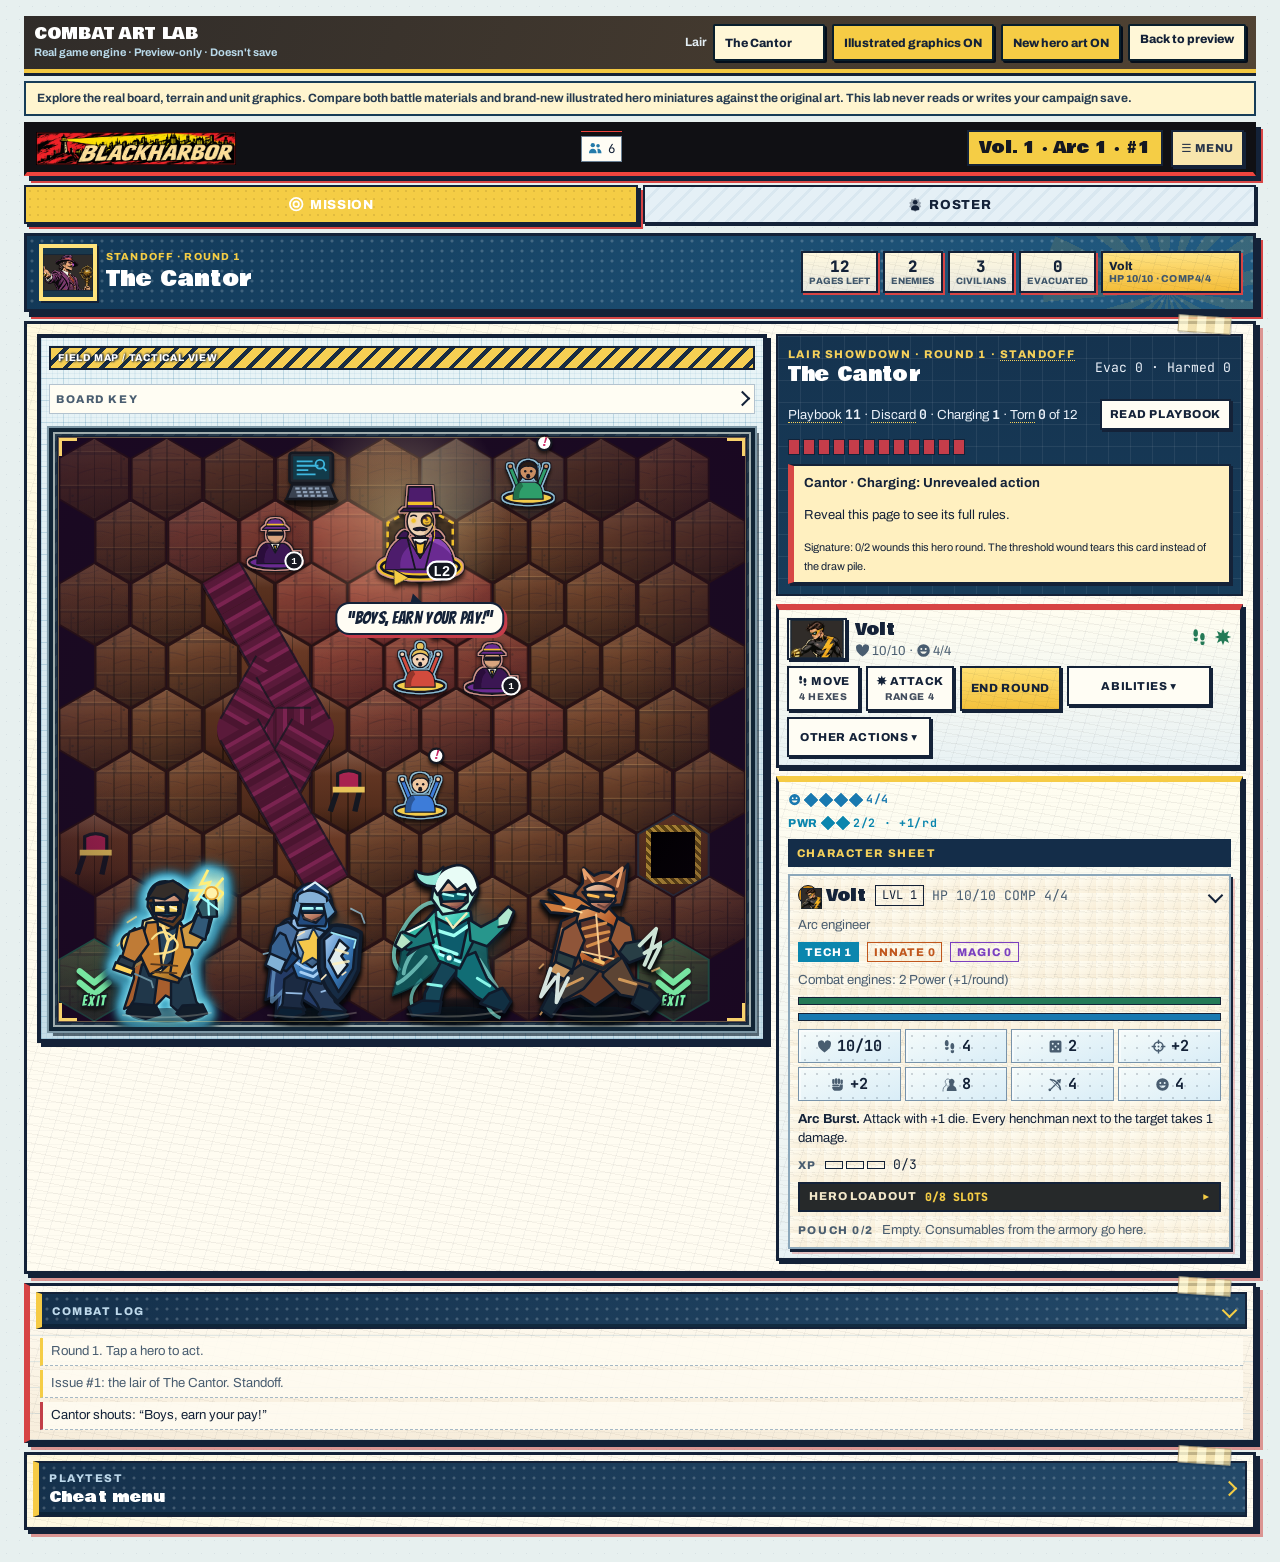
==== commit 53998772: "Load shared HQ and masthead dependencies in all game preview pages" ====
--- a/combat-art-lab.html
+++ b/combat-art-lab.html
@@ -108,6 +108,7 @@
   <script src="src/ui/rules-guide.js"></script>
   <script src="src/ui/playbook.js"></script>
   <script src="src/hq/workshop.js"></script>
+  <script src="src/hq/construction.js?v=world-scale-1"></script>
   <script src="src/ui/cheats.js"></script>
   <script src="src/tutorial/script.js"></script>
   <script src="src/tutorial/tutorial.js"></script>
@@ -136,6 +137,7 @@
   <script src="src/art/minis.js"></script>
   <link rel="stylesheet" href="css/hero-loadout.css">
   <link rel="stylesheet" href="css/mobile.css">
+  <link rel="stylesheet" href="css/headquarters.css?v=world-scale-1">
   <script src="src/hq/hero-loadout.js"></script>
   <script>
   /* The art lab deliberately suppresses saves and never calls load(). */
--- a/css/headquarters.css
+++ b/css/headquarters.css
@@ -0,0 +1,78 @@
+/* Hand-inked harbor construction: shared building scale and an undistorted 3:1 site canvas. */
+#app .hq-grounds{margin:0;border:3px solid #142638;box-shadow:4px 4px 0 #142638;background:#faeac5;min-width:0;overflow:hidden}
+#app .hq-grounds-title{display:flex;align-items:center;justify-content:space-between;gap:8px;background:#ffd34f;color:#142638;padding:5px 12px;border-bottom:3px solid #142638}
+#app .hq-grounds-title h2{font:1.35rem Bangers,cursive;margin:0;letter-spacing:.04em}
+#app .hq-grounds-title>span{font-weight:800;font-size:.8rem}
+#app .hq-grounds-scroll{overflow-x:auto;height:auto;scrollbar-color:#d4503e #ecd398;overscroll-behavior-x:contain}
+#app .hq-grounds-stage{position:relative;min-width:1000px;width:100%;height:auto;aspect-ratio:3/1;background:url('../assets/headquarters/grounds.webp?v=world-scale-1') center/100% 100% no-repeat;isolation:isolate}
+#app .hq-fac-art{display:block;aspect-ratio:1;background-size:300% 200%;background-position:var(--ax) var(--ay);background-repeat:no-repeat;pointer-events:none}
+#app .hq-plot{position:absolute;left:var(--px);top:var(--py);width:var(--pw);aspect-ratio:1;transform:translate(-50%,-88%);border:0;padding:0;background:none;box-shadow:none;cursor:pointer;color:#142638}
+#app .hq-plot.is-preview .hq-fac-art{opacity:.6;filter:sepia(1) saturate(4) drop-shadow(0 0 2px #ffb800)}
+#app .hq-plot.is-selected::after{content:'';position:absolute;inset:58% 8% 0;border:3px solid #ffbd19;border-radius:50%;transform:scaleY(.4);pointer-events:none;box-shadow:0 0 0 2px #142638}
+#app .hq-plot-label{position:absolute;bottom:-5px;left:50%;transform:translateX(-50%);padding:2px 5px;background:#fff1c8;color:#142638;border:1px solid #142638;white-space:nowrap;font-size:clamp(.5rem,.8vw,.72rem);font-weight:800;opacity:0;pointer-events:none;z-index:5}
+#app .hq-plot:is(:hover,:focus-visible,.is-selected) .hq-plot-label{opacity:1}
+#app .hq-plot:focus-visible{outline:3px solid #e14b39;outline-offset:2px}
+#app .hq-grounds-caption{margin:0;padding:4px 10px;font-size:.72rem;color:#233747;border-top:2px solid #142638}
+#app .hq-pan-hint{display:none;font-weight:800}
+#app .hq-construction{padding:12px;min-width:0}
+#app .hq-construction-heading{display:flex;align-items:center;justify-content:space-between;gap:10px;border-bottom:3px solid #142638;padding-bottom:8px;margin-bottom:10px}
+#app .hq-construction-heading h2{margin:0;font:1.6rem Bangers,cursive;color:#142638}
+#app .hq-build-layout{display:grid;grid-template-columns:minmax(230px,.8fr) minmax(0,1.4fr);gap:14px;align-items:start}
+#app .hq-build-list{display:grid;gap:5px;max-height:560px;overflow-y:auto;padding:0 5px 5px 0}
+#app .hq-fac-choice{display:flex;align-items:center;gap:8px;text-align:left;border:2px solid #142638;background:#f8efd9;color:#142638;padding:3px 7px;cursor:pointer;min-width:0;border-radius:2px}
+#app .hq-fac-choice>.hq-fac-art{width:62px;flex-shrink:0}
+#app .hq-fac-choice>span:last-child{display:grid;gap:3px}
+#app .hq-fac-choice b{font-size:.93rem}
+#app .hq-fac-choice small{font-size:.72rem}
+#app .hq-fac-choice.is-selected{background:#ffd34f;border-left:6px solid #d54236}
+#app .hq-built-state{color:#166547;font-weight:800}
+#app .hq-fac-detail{position:sticky;top:12px;padding:14px;background:#fff5dd;border:2px solid #142638;box-shadow:3px 3px 0 #142638;min-width:0}
+#app .hq-fac-detail h3{font:1.7rem Bangers,cursive;margin:0;color:#142638}
+#app .hq-fac-detail p{font-size:.92rem;line-height:1.5}
+#app .hq-fac-showcase{display:grid;place-items:center;background:radial-gradient(ellipse,#ffe09c,transparent 70%);margin:8px 0}
+#app .hq-fac-showcase>.hq-fac-art{width:min(100%,320px)}
+#app .hq-build-footer{display:flex;gap:12px;align-items:center;justify-content:space-between;flex-wrap:wrap;border-top:2px solid #142638;padding-top:12px}
+#app .hq-built-notice{color:#166547;font-weight:800}
+#app .hq-fac-choice:focus-visible{outline:3px solid #d54236;outline-offset:1px}
+@media(max-width:760px){
+  #app .hq-pan-hint{display:inline}
+  #app .hq-build-layout{grid-template-columns:1fr}
+  #app .hq-build-list{grid-template-columns:repeat(2,minmax(0,1fr));max-height:210px;padding:2px 4px 5px 2px}
+  #app .hq-fac-choice{gap:4px;padding:3px;min-height:56px}
+  #app .hq-fac-choice>.hq-fac-art{width:42px}
+  #app .hq-fac-choice b{font-size:.78rem}
+  #app .hq-fac-choice small{font-size:.65rem}
+  #app .hq-fac-detail{position:static;padding:10px}
+  #app .hq-fac-showcase>.hq-fac-art{width:210px}
+  #app .hq-construction-heading{align-items:flex-start}
+  #app .hq-construction-heading>.btn{font-size:.65rem}
+  #app .nav{flex-wrap:wrap}
+}
+/* Concept A's lighthouse masthead; resource chips remain live and accessible. */
+#app.wrap .mast{background:#101014;border-color:#101014;border-bottom:4px solid #ee443e;padding:5px 9px;gap:5px 12px}
+#app.wrap .mast::after{content:none}
+#app.wrap .mast .bh-comic-brand{flex:1 1 330px;min-width:0;max-width:760px}
+#app.wrap .mast .bh-comic-brand h1{font-size:0;margin:0;padding:0;line-height:1;text-shadow:none}
+#app.wrap .mast .bh-comic-brand img{display:block;width:100%;height:auto;aspect-ratio:6/1;object-fit:cover;object-position:center}
+#app.wrap .mast>.res{flex-basis:100%;padding:4px 0;border-top:1px solid #ed433c}
+@media(max-width:600px){
+  #app.wrap .mast .bh-comic-brand{flex:1 0 100%;width:100%;max-width:none}
+  #app.wrap .mast>.res{flex-wrap:wrap}
+}
+/* Override the compact legacy masthead outside combat so the illustrated title can read at banner size. */
+#app.wrap:not(.sprite-gallery):not(.v-sd) .mast{display:grid;grid-template-columns:minmax(0,1fr) auto;align-items:center;background:#101014;background-image:none;border-color:#101014;border-bottom-color:#ed443b}
+#app.wrap:not(.sprite-gallery) .mast::after{content:none}
+#app.wrap:not(.sprite-gallery):not(.v-sd) .mast .bh-comic-brand{width:100%;max-width:680px;min-width:0;display:block}
+#app.wrap:not(.sprite-gallery):not(.v-sd) .mast>.res{grid-column:1/-1;width:100%;flex-wrap:wrap;border-top:1px solid #ed443b}
+#app.wrap:not(.sprite-gallery):not(.v-sd) .mast>.mast-tools{min-width:0;flex-wrap:wrap}
+#app.wrap.v-sd .mast .bh-comic-brand{flex:0 1 200px;max-width:200px}
+@media(max-width:600px){
+  #app.wrap:not(.sprite-gallery):not(.v-sd) .mast{grid-template-columns:1fr}
+  #app.wrap:not(.sprite-gallery):not(.v-sd) .mast>.bh-comic-brand{grid-column:1/-1;max-width:none}
+  #app.wrap:not(.sprite-gallery):not(.v-sd) .mast>.mast-tools{grid-column:1/-1;margin:0;justify-content:space-between}
+}
+@media(max-width:600px){
+  #app.wrap:not(.v-sd) .nav{display:grid;grid-template-columns:repeat(2,minmax(0,1fr))}
+  #app .hq-construction-heading h2{font-size:1.3rem}
+  #app .hq-construction-heading>.btn{max-width:125px}
+}
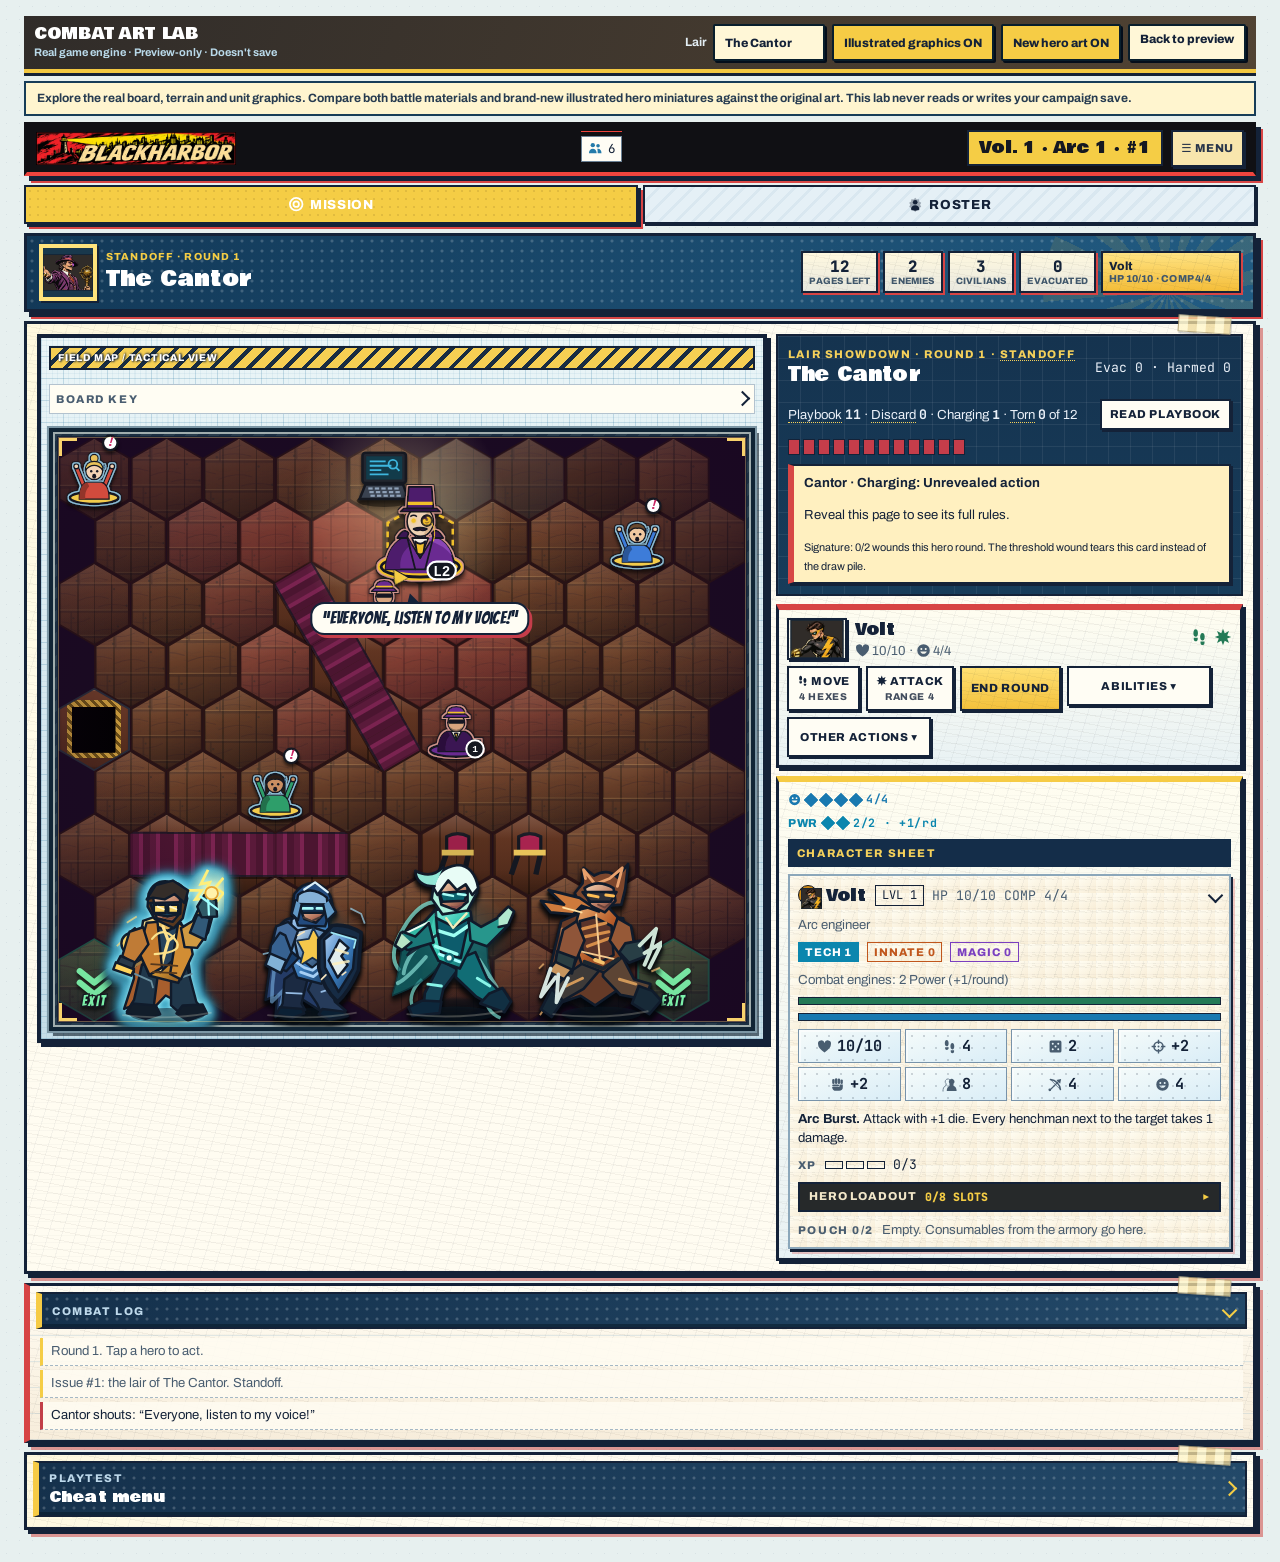
==== commit e79bff4c: "Release approved compact harbor, day/night lighthouse and optional facility animations" ====
--- a/combat-art-lab.html
+++ b/combat-art-lab.html
@@ -108,7 +108,8 @@
   <script src="src/ui/rules-guide.js"></script>
   <script src="src/ui/playbook.js"></script>
   <script src="src/hq/workshop.js"></script>
-  <script src="src/hq/construction.js?v=world-scale-1"></script>
+  <script src="src/hq/construction.js?v=harbor-5"></script>
+<script src="src/hq/harbor-motion.js?v=harbor-flicker-7"></script>
   <script src="src/ui/cheats.js"></script>
   <script src="src/tutorial/script.js"></script>
   <script src="src/tutorial/tutorial.js"></script>
@@ -137,7 +138,8 @@
   <script src="src/art/minis.js"></script>
   <link rel="stylesheet" href="css/hero-loadout.css">
   <link rel="stylesheet" href="css/mobile.css">
-  <link rel="stylesheet" href="css/headquarters.css?v=world-scale-1">
+  <link rel="stylesheet" href="css/headquarters.css?v=harbor-5">
+<link rel="stylesheet" href="css/headquarters-motion.css?v=harbor-flicker-7">
   <script src="src/hq/hero-loadout.js"></script>
   <script>
   /* The art lab deliberately suppresses saves and never calls load(). */
--- a/css/headquarters.css
+++ b/css/headquarters.css
@@ -1,52 +1,82 @@
-/* Hand-inked harbor construction: shared building scale and an undistorted 3:1 site canvas. */
+/* Approved compact harbor. Main scene and construction work without the optional motion files. */
+#app.wrap.v-hq-construction{max-width:1050px}
 #app .hq-grounds{margin:0;border:3px solid #142638;box-shadow:4px 4px 0 #142638;background:#faeac5;min-width:0;overflow:hidden}
 #app .hq-grounds-title{display:flex;align-items:center;justify-content:space-between;gap:8px;background:#ffd34f;color:#142638;padding:5px 12px;border-bottom:3px solid #142638}
 #app .hq-grounds-title h2{font:1.35rem Bangers,cursive;margin:0;letter-spacing:.04em}
 #app .hq-grounds-title>span{font-weight:800;font-size:.8rem}
-#app .hq-grounds-scroll{overflow-x:auto;height:auto;scrollbar-color:#d4503e #ecd398;overscroll-behavior-x:contain}
-#app .hq-grounds-stage{position:relative;min-width:1000px;width:100%;height:auto;aspect-ratio:3/1;background:url('../assets/headquarters/grounds.webp?v=world-scale-1') center/100% 100% no-repeat;isolation:isolate}
-#app .hq-fac-art{display:block;aspect-ratio:1;background-size:300% 200%;background-position:var(--ax) var(--ay);background-repeat:no-repeat;pointer-events:none}
-#app .hq-plot{position:absolute;left:var(--px);top:var(--py);width:var(--pw);aspect-ratio:1;transform:translate(-50%,-88%);border:0;padding:0;background:none;box-shadow:none;cursor:pointer;color:#142638}
-#app .hq-plot.is-preview .hq-fac-art{opacity:.6;filter:sepia(1) saturate(4) drop-shadow(0 0 2px #ffb800)}
-#app .hq-plot.is-selected::after{content:'';position:absolute;inset:58% 8% 0;border:3px solid #ffbd19;border-radius:50%;transform:scaleY(.4);pointer-events:none;box-shadow:0 0 0 2px #142638}
+#app .hq-grounds-scroll{width:100%;overflow:hidden}
+#app .hq-grounds-stage{position:relative;width:100%;aspect-ratio:1896/830;overflow:hidden;background-position:center;background-size:100% 100%;background-repeat:no-repeat;isolation:isolate}
+#app .hq-grounds-stage::after{content:'';position:absolute;inset:0;background:#091b46;mix-blend-mode:multiply;opacity:0;pointer-events:none;z-index:145}
+#app .hq-grounds-stage.is-night::after{opacity:.56}
+#app .hq-lighthouse{position:absolute;inset:0;width:100%;height:100%;pointer-events:none;z-index:150}
+#app .hq-beacon-light,#app .hq-lantern-light{display:none}
+#app .is-night .hq-beacon-light,#app .is-night .hq-lantern-light{display:block}
+#app .is-night .hq-lantern-light{filter:drop-shadow(0 0 5px #ffe585)}
+#app .hq-fac-art{display:block;position:relative;aspect-ratio:100/var(--cut-h);overflow:hidden;pointer-events:none}
+#app .hq-art-cell{position:absolute;left:0;top:calc(-100% * var(--cut-top)/var(--cut-h));width:100%;aspect-ratio:1;background-size:300% 200%;background-position:var(--ax) var(--ay);background-repeat:no-repeat;clip-path:var(--silhouette)}
+#app .hq-plot{position:absolute;left:var(--px);top:var(--py);width:var(--pw);height:auto;transform:translate(-50%,-100%);border:0;padding:0;background:none;box-shadow:none;cursor:pointer;color:#142638}
+#app .hq-plot[data-a="facselect:hangar"] .hq-fac-art{aspect-ratio:100/32.9}
+#app .hq-plot[data-a="facselect:hangar"] .hq-art-cell{transform:scaleY(0.7);transform-origin:top}
+#app .hq-plot[data-a="facselect:dojo"] .hq-fac-art{aspect-ratio:100/43.5}
+#app .hq-plot[data-a="facselect:dojo"] .hq-art-cell{transform:scaleY(0.75);transform-origin:top}
+#app .hq-plot[data-a="facselect:bunker"] .hq-fac-art{aspect-ratio:100/39.75}
+#app .hq-plot[data-a="facselect:bunker"] .hq-art-cell{transform:scaleY(0.75);transform-origin:top}
+#app .hq-plot[data-a="facselect:bombsq"] .hq-fac-art{aspect-ratio:100/47.25}
+#app .hq-plot[data-a="facselect:bombsq"] .hq-art-cell{transform:scaleY(0.75);transform-origin:top}
+#app .hq-plot[data-a="facselect:magnet"] .hq-fac-art{aspect-ratio:100/65.7}
+#app .hq-plot[data-a="facselect:magnet"] .hq-art-cell{transform:scaleY(0.9);transform-origin:top}
+#app .hq-plot[data-a="facselect:jammer"] .hq-fac-art{aspect-ratio:100/36.6}
+#app .hq-plot[data-a="facselect:jammer"] .hq-art-cell{transform:scaleY(0.6);transform-origin:top}
+#app .hq-plot[data-a="facselect:workshop"] .hq-fac-art{aspect-ratio:100/31.5}
+#app .hq-plot[data-a="facselect:workshop"] .hq-art-cell{transform:scaleY(0.9);transform-origin:top}
+#app .hq-plot.is-complex-part .hq-fac-art{visibility:hidden}
+#app .hq-plot.is-preview .hq-fac-art,#app .hq-complex.is-preview{opacity:.6;filter:sepia(.8) saturate(2) drop-shadow(0 0 2px #ffb800)}
+#app .hq-plot.is-selected::after{content:'';position:absolute;inset:auto 8% -2px;height:10%;min-height:4px;border:2px solid #ffbd19;border-radius:50%;pointer-events:none;box-shadow:0 0 0 1px #142638}
 #app .hq-plot-label{position:absolute;bottom:-5px;left:50%;transform:translateX(-50%);padding:2px 5px;background:#fff1c8;color:#142638;border:1px solid #142638;white-space:nowrap;font-size:clamp(.5rem,.8vw,.72rem);font-weight:800;opacity:0;pointer-events:none;z-index:5}
 #app .hq-plot:is(:hover,:focus-visible,.is-selected) .hq-plot-label{opacity:1}
 #app .hq-plot:focus-visible{outline:3px solid #e14b39;outline-offset:2px}
-#app .hq-grounds-caption{margin:0;padding:4px 10px;font-size:.72rem;color:#233747;border-top:2px solid #142638}
-#app .hq-pan-hint{display:none;font-weight:800}
+#app .hq-complex{position:absolute;left:50.5%;top:78%;width:60%;height:auto;transform:translate(-50%,-80%);pointer-events:none;z-index:77}
+#app .hq-scene-controls{display:flex;align-items:center;gap:8px 12px;flex-wrap:wrap;padding:6px 9px;border-top:2px solid #142638;font-size:.75rem}
+#app .hq-scene-controls label{display:flex;align-items:center;gap:6px;font-weight:800}
+#app .hq-scene-controls select,#app .hq-motion-toggle{font:inherit;min-height:36px;border:1px solid #142638;background:#fff4d6;color:#142638;padding:5px 8px;border-radius:2px}
+#app .hq-motion-toggle{margin-left:auto;cursor:pointer;font-weight:800}
 #app .hq-construction{padding:12px;min-width:0}
 #app .hq-construction-heading{display:flex;align-items:center;justify-content:space-between;gap:10px;border-bottom:3px solid #142638;padding-bottom:8px;margin-bottom:10px}
 #app .hq-construction-heading h2{margin:0;font:1.6rem Bangers,cursive;color:#142638}
-#app .hq-build-layout{display:grid;grid-template-columns:minmax(230px,.8fr) minmax(0,1.4fr);gap:14px;align-items:start}
-#app .hq-build-list{display:grid;gap:5px;max-height:560px;overflow-y:auto;padding:0 5px 5px 0}
-#app .hq-fac-choice{display:flex;align-items:center;gap:8px;text-align:left;border:2px solid #142638;background:#f8efd9;color:#142638;padding:3px 7px;cursor:pointer;min-width:0;border-radius:2px}
-#app .hq-fac-choice>.hq-fac-art{width:62px;flex-shrink:0}
-#app .hq-fac-choice>span:last-child{display:grid;gap:3px}
-#app .hq-fac-choice b{font-size:.93rem}
-#app .hq-fac-choice small{font-size:.72rem}
-#app .hq-fac-choice.is-selected{background:#ffd34f;border-left:6px solid #d54236}
+#app .hq-build-layout{display:grid;grid-template-columns:minmax(280px,.85fr) minmax(0,1.35fr);gap:14px;align-items:start}
+#app .hq-build-list{display:grid;grid-template-columns:repeat(2,minmax(0,1fr));gap:5px;max-height:540px;overflow-y:auto;padding:0 5px 5px 0}
+#app .hq-fac-choice{display:flex;align-items:center;gap:7px;text-align:left;border:2px solid #142638;background:#f8efd9;color:#142638;padding:5px;cursor:pointer;min-width:0;min-height:48px;border-radius:2px}
+#app .hq-fac-choice>.hq-fac-art{width:46px;flex-shrink:0}
+#app .hq-fac-choice>span:last-child{display:grid;gap:2px;min-width:0}
+#app .hq-fac-choice b{font-size:.78rem}
+#app .hq-fac-choice small{font-size:.66rem}
+#app .hq-fac-choice.is-selected{background:#ffd34f;border-left:5px solid #d54236}
 #app .hq-built-state{color:#166547;font-weight:800}
-#app .hq-fac-detail{position:sticky;top:12px;padding:14px;background:#fff5dd;border:2px solid #142638;box-shadow:3px 3px 0 #142638;min-width:0}
+#app .hq-fac-detail{padding:14px;background:#fff5dd;border:2px solid #142638;box-shadow:3px 3px 0 #142638;min-width:0}
 #app .hq-fac-detail h3{font:1.7rem Bangers,cursive;margin:0;color:#142638}
 #app .hq-fac-detail p{font-size:.92rem;line-height:1.5}
-#app .hq-fac-showcase{display:grid;place-items:center;background:radial-gradient(ellipse,#ffe09c,transparent 70%);margin:8px 0}
-#app .hq-fac-showcase>.hq-fac-art{width:min(100%,320px)}
+#app .hq-fac-showcase{display:grid;place-items:center;background:radial-gradient(ellipse,#ffe09c,transparent 70%);margin:10px 0;min-height:110px}
+#app .hq-fac-showcase>.hq-fac-art{width:min(100%,350px)}
+#app .hq-complex-preview{display:block;width:100%;height:auto;max-width:620px}
 #app .hq-build-footer{display:flex;gap:12px;align-items:center;justify-content:space-between;flex-wrap:wrap;border-top:2px solid #142638;padding-top:12px}
 #app .hq-built-notice{color:#166547;font-weight:800}
 #app .hq-fac-choice:focus-visible{outline:3px solid #d54236;outline-offset:1px}
+#app .hq-mobile-picker,#app .hq-mobile-operations{display:none}
 @media(max-width:760px){
-  #app .hq-pan-hint{display:inline}
-  #app .hq-build-layout{grid-template-columns:1fr}
-  #app .hq-build-list{grid-template-columns:repeat(2,minmax(0,1fr));max-height:210px;padding:2px 4px 5px 2px}
-  #app .hq-fac-choice{gap:4px;padding:3px;min-height:56px}
-  #app .hq-fac-choice>.hq-fac-art{width:42px}
-  #app .hq-fac-choice b{font-size:.78rem}
-  #app .hq-fac-choice small{font-size:.65rem}
-  #app .hq-fac-detail{position:static;padding:10px}
-  #app .hq-fac-showcase>.hq-fac-art{width:210px}
-  #app .hq-construction-heading{align-items:flex-start}
-  #app .hq-construction-heading>.btn{font-size:.65rem}
-  #app .nav{flex-wrap:wrap}
+ #app .hq-build-layout{display:block}
+ #app .hq-build-list{display:none}
+ #app .hq-mobile-picker{display:grid;gap:6px;font-weight:800;margin-bottom:12px}
+ #app .hq-fac-picker{display:block;width:100%;max-width:100%;min-width:0;min-height:48px;padding:10px;border:2px solid #142638;background:#ffd34f;color:#142638;font:700 1rem system-ui;border-radius:2px}
+ #app .hq-mobile-picker small{font-size:.75rem;font-weight:500}
+ #app .hq-fac-detail{padding:10px}
+ #app .hq-fac-showcase>.hq-fac-art{width:min(100%,300px)}
+ #app .hq-construction-heading .hq-operations-link{display:none}
+ #app .hq-mobile-operations{display:block;width:100%;min-height:48px;margin-top:14px}
+ #app .hq-light-picker,#app .hq-motion-toggle{min-height:44px}
+ #app .hq-light-status{font-size:.68rem}
+ #app .hq-scene-controls{gap:6px}
+ #app .hq-motion-toggle{margin-left:0}
+ #app .hq-plot-label{display:none}
 }
 /* Concept A's lighthouse masthead; resource chips remain live and accessible. */
 #app.wrap .mast{background:#101014;border-color:#101014;border-bottom:4px solid #ee443e;padding:5px 9px;gap:5px 12px}
@@ -76,3 +106,5 @@
   #app .hq-construction-heading h2{font-size:1.3rem}
   #app .hq-construction-heading>.btn{max-width:125px}
 }
+/* Phone landscape still needs comfortable scene-control targets. */
+@media(pointer:coarse){#app .hq-light-picker,#app .hq-motion-toggle{min-height:44px}}
--- a/css/headquarters-motion.css
+++ b/css/headquarters-motion.css
@@ -0,0 +1,42 @@
+/* Optional decoration only. Removing this file leaves construction and steady night lighting functional. */
+#app .hq-motion-layer{position:absolute;inset:0;width:100%;height:100%;z-index:151;pointer-events:none;overflow:hidden}
+#app .hq-motion-layer path,#app .hq-motion-layer ellipse{vector-effect:non-scaling-stroke}
+#app .hq-reactor-pulse{fill:none;stroke:#fff1a1;stroke-width:1.2;opacity:.8}
+#app .hq-energy-spark{fill:#fff9db;stroke:#ffc451;stroke-width:.7;filter:drop-shadow(0 0 1px #ffdc52)}
+#app .hq-motion-on .hq-reactor-orbit{animation:hq-energy-orbit 3.6s linear infinite;transform-origin:0 0}
+#app .hq-motion-on .hq-reactor-pulse{animation:hq-energy-pulse 2.8s ease-in-out infinite}
+#app .hq-rune-spin{fill:none;stroke:#fff1b4;stroke-width:1.2;stroke-dasharray:10 9;opacity:.9;transform-origin:0 0}
+#app .hq-motion-on .hq-rune-spin{animation:hq-rune-turn 12s linear infinite}
+#app .hq-training-arc{fill:none;stroke:#d4ffff;stroke-width:1.3;stroke-dasharray:18 25;opacity:.85}
+#app .hq-motion-on .hq-training-arc{animation:hq-current-flow 2.5s linear infinite}
+#app .hq-status-beacon{fill:#fff6b9;stroke:#ff854c;stroke-width:.7}
+#app .hq-motion-on .hq-status-beacon{animation:hq-status-flash 2.4s ease-in-out infinite}
+#app .hq-hangar-lights{fill:none;stroke:#fff3ab;stroke-width:1.4}
+#app .hq-motion-on .hq-hangar-lights path{animation:hq-status-flash 2.4s ease-in-out infinite}
+#app .hq-hangar-lights path:nth-child(2){animation-delay:-.6s!important}
+#app .hq-hangar-lights path:nth-child(3){animation-delay:-1.2s!important}
+#app .hq-hangar-lights path:nth-child(4){animation-delay:-1.8s!important}
+#app .hq-workshop-scan{fill:none;stroke:#c1ffff;stroke-width:1.5;opacity:.85}
+#app .hq-motion-on .hq-workshop-scan{animation:hq-fabrication-scan 5s ease-in-out infinite}
+#app .hq-magnet-pulse{fill:none;stroke:#c8ffff;stroke-width:1.3}
+#app .hq-motion-on .hq-magnet-pulse{animation:hq-energy-pulse 3s ease-in-out -.8s infinite}
+#app .hq-water-ripples{fill:none;stroke:#c3f7ed;stroke-width:1.1;stroke-linecap:round}
+#app .hq-motion-on .hq-water-ripples path{animation:hq-water-flow 3.8s ease-in-out infinite}
+#app .hq-water-ripples path:nth-child(2){animation-delay:-1.2s!important}
+#app .hq-water-ripples path:nth-child(3){animation-delay:-2.5s!important}
+#app .hq-motion-on.is-night .hq-beam{transform-origin:265px 92px;animation:hq-beam-drift 9s ease-in-out infinite}
+#app .hq-flicker-track{fill:none;stroke:#2b2416;stroke-width:2.2;stroke-linecap:round;opacity:.45}
+#app .hq-flicker-light{fill:none;stroke-width:1.5;stroke-linecap:round;opacity:.85}
+#app .hq-motion-on .hq-flicker-light{animation:hq-building-flicker var(--flicker-time,11s) linear var(--flicker-phase,0s) infinite}
+/* Two short, uneven dips per long cycle; each building has its own phase and period. */
+@keyframes hq-building-flicker{0%,72%,79%,85%,100%{opacity:.85}74%,77%{opacity:.12}76%,81%{opacity:1}83%{opacity:.25}}
+#app .hq-motion-paused *,#app .hq-motion-offscreen *{animation-play-state:paused!important}
+@keyframes hq-energy-orbit{to{transform:rotate(360deg)}}
+@keyframes hq-rune-turn{to{transform:rotate(-360deg)}}
+@keyframes hq-energy-pulse{0%,100%{opacity:.25}50%{opacity:1}}
+@keyframes hq-current-flow{to{stroke-dashoffset:-86}}
+@keyframes hq-status-flash{0%,100%{opacity:.15}35%,55%{opacity:1}}
+@keyframes hq-fabrication-scan{0%,100%{transform:translateX(0);opacity:.3}50%{transform:translateX(290px);opacity:1}}
+@keyframes hq-water-flow{0%,100%{transform:translateX(-10px);opacity:.25}50%{transform:translateX(10px);opacity:.95}}
+@keyframes hq-beam-drift{0%,100%{transform:rotate(-.7deg)}50%{transform:rotate(.7deg)}}
+@media(prefers-reduced-motion:reduce){#app .hq-grounds-stage *{animation:none!important}#app .hq-motion-layer{display:none}}
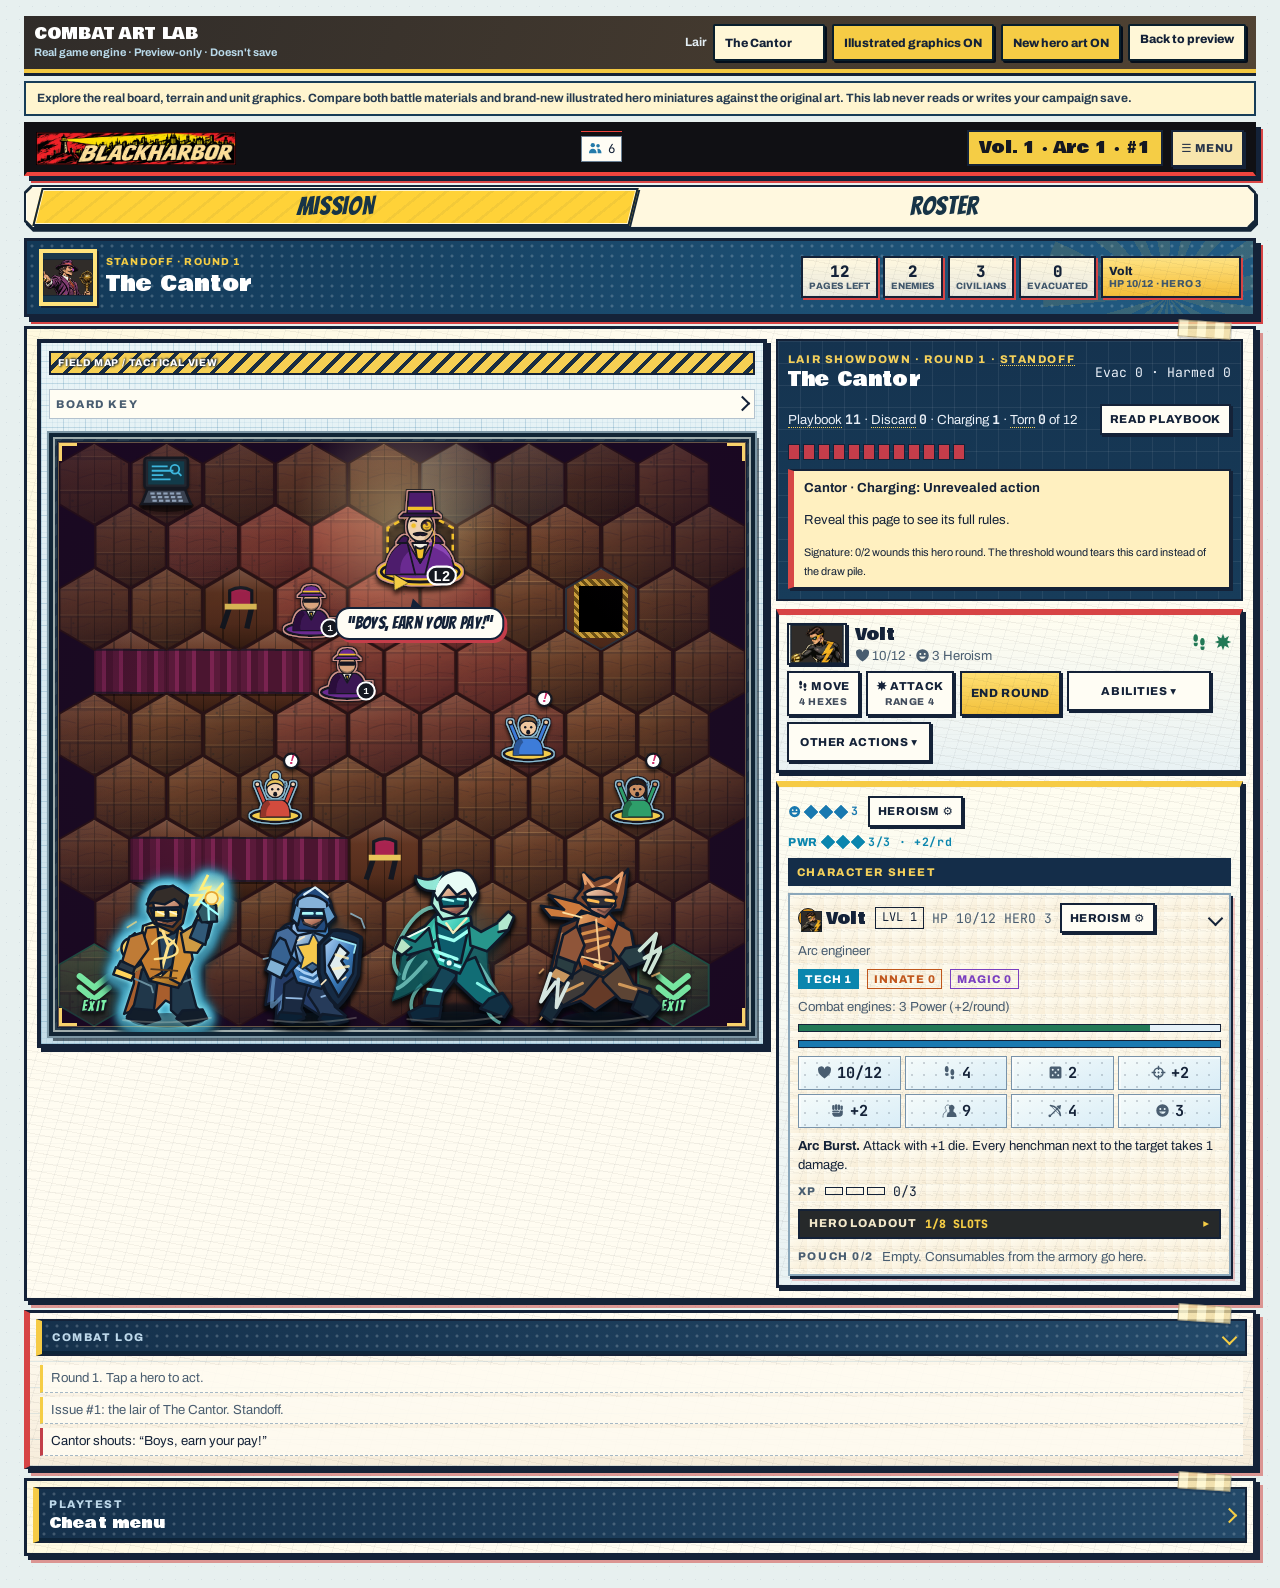
==== commit b9e0240d: "Release all pending preview game changes through 9304e1d" ====
--- a/combat-art-lab.html
+++ b/combat-art-lab.html
@@ -91,7 +91,7 @@
   <script src="src/investigation/events.js"></script>
   <script src="src/investigation/villain-events.js"></script>
   <script src="src/investigation/investigation.js"></script>
-  <script src="src/ui/icons.js?v=portrait-frames-2"></script>
+  <script src="src/ui/icons.js?v=left-handed-villains-1"></script>
   <script src="src/ui/render.js"></script>
   <script src="src/hq/roster-view.js?v=sprite-portraits"></script>
   <script src="src/hq/hq-view.js?v=sprite-portraits"></script>
@@ -123,6 +123,7 @@
   <script src="src/battle/villain-cards.js"></script>
   <script src="src/battle/henchmen.js"></script>
   <script src="src/battle/hero-attack.js"></script>
+  <script src="src/battle/heroism.js"></script>
   <script src="src/battle/turns.js"></script>
   <script src="src/battle/hazards.js"></script>
   <script src="src/battle/hero-move.js"></script>
--- a/css/base.css
+++ b/css/base.css
@@ -313,3 +313,77 @@
 .ic.sprite-portrait{display:inline-block;width:1.5em;height:1.5em;flex:none;vertical-align:middle;overflow:hidden}
 .eyes{width:60px;height:42px}
 .eyes .hero-portrait{display:block;width:100%;height:100%}
+
+/* A single printed navigation strip with a slanted plate behind the current page. */
+#app .nav.nav-comic{
+  --nav-edge:#142638;
+  position:relative;
+  isolation:isolate;
+  flex-wrap:nowrap;
+  gap:0;
+  padding:3px 7px;
+  filter:drop-shadow(2px 3px 0 var(--nav-edge));
+}
+.nav-comic::before,.nav-comic::after{
+  content:'';
+  position:absolute;
+  pointer-events:none;
+  clip-path:polygon(7px 0,calc(100% - 7px) 0,100% 7px,100% calc(100% - 7px),calc(100% - 7px) 100%,7px 100%,0 calc(100% - 7px),0 7px);
+}
+.nav-comic::before{inset:0;background:var(--nav-edge);z-index:-2}
+.nav-comic::after{
+  inset:2px;
+  background:#fff8df;
+  box-shadow:inset 0 0 0 1px #fffdf1;
+  z-index:-1;
+}
+#app .nav.nav-comic > button.btn.nav-tab{
+  display:grid;
+  place-items:center;
+  position:relative;
+  isolation:isolate;
+  min-height:38px;
+  padding:0 3px;
+  background:none;
+  border:0;
+  border-radius:0;
+  color:#173447;
+  box-shadow:none;
+  transform:none;
+  font:400 clamp(.9rem,4.15vw,1.6rem)/1 var(--sfx);
+  letter-spacing:.025em;
+  white-space:nowrap;
+}
+#app .nav.nav-comic > button.btn.nav-tab:is(:hover,:active):not(:disabled):not([aria-disabled="true"]){box-shadow:none;transform:none}
+#app .nav.nav-comic > button.btn.nav-tab.on{background:none;z-index:1}
+.nav-comic > .nav-tab.on::after{
+  content:'';
+  position:absolute;
+  z-index:-1;
+  inset:0 6px;
+  transform:skewX(-14deg);
+  border:2px solid var(--nav-edge);
+  box-shadow:inset 0 0 0 1px #fff5cf,2px 2px 0 var(--nav-edge);
+  background:repeating-linear-gradient(135deg,transparent 0 13px,#1426380d 13px 16px),#ffd238;
+  pointer-events:none;
+}
+.nav-comic > .nav-tab + .nav-tab:not(.on)::before{
+  content:'';
+  position:absolute;
+  left:0;
+  top:29%;
+  bottom:29%;
+  border-left:1px solid var(--nav-edge);
+}
+.nav-comic > .nav-tab.on + .nav-tab::before{display:none}
+#app .nav.nav-comic > button.nav-tab:is(:hover,:focus-visible){text-decoration:underline;text-underline-offset:.16em}
+#app .nav.nav-comic > button.nav-tab:focus-visible{outline-offset:-3px;z-index:2}
+#app .nav.nav-comic > button.nav-tab.glow{animation:none;text-shadow:0 0 5px #dc951c}
+@media(max-width:400px){
+  #app .nav.nav-comic{padding-inline:4px}
+  #app .nav-comic > [data-a="view:hq"]{flex-grow:1.35}
+  .nav-comic > .nav-tab.on::after{inset-inline:3px;transform:skewX(-8deg)}
+}
+@media(max-width:340px){
+  #app .nav.nav-comic > button.btn.nav-tab{font-size:.82rem;padding-inline:1px}
+}
--- a/css/battle-fx.css
+++ b/css/battle-fx.css
@@ -80,6 +80,27 @@
 #atk{position:fixed;inset:0;z-index:60;display:flex;flex-direction:column;align-items:center;justify-content:center;gap:14px;cursor:pointer;
   background:color-mix(in srgb,#151821 62%,transparent);padding:max(16px,env(safe-area-inset-top,0px)) 16px max(16px,env(safe-area-inset-bottom,0px));animation:fadeIn .15s}
 #atk.leaving{animation:fadeOut .2s forwards}
+/* Heroism spend pop-up (src/battle/heroism.js) */
+#hpop,#hpref{position:fixed;inset:0;z-index:62;display:flex;align-items:center;justify-content:center;padding:max(16px,env(safe-area-inset-top,0px)) 16px max(16px,env(safe-area-inset-bottom,0px));
+  background:color-mix(in srgb,#151821 55%,transparent);animation:fadeIn .15s}
+#hpop.leaving,#hpref.leaving{animation:fadeOut .15s forwards}
+#hpop .hpp,#hpref .hpp{width:min(100%,420px);background:var(--panel);color:var(--ink);border:3px solid #151821;box-shadow:6px 6px 0 #151821;padding:12px;display:flex;flex-direction:column;gap:8px}
+#hpop .ah,#hpref .ah{display:flex;justify-content:space-between;align-items:baseline;gap:8px}
+#hpop .ah b,#hpref .ah b{font-family:var(--sfx);font-size:1.5rem;letter-spacing:.03em;color:var(--cyan)}
+#hpop .ah small,#hpref .ah small{font-weight:700;font-size:.78rem;color:var(--muted)}
+#hpop .hcard,#hpref .hcard{font-weight:800;border:2px solid #151821;background:var(--paper);padding:4px 8px}
+#hpop p,#hpref p{margin:0}
+#hpop .warn,#hpref .warn{color:var(--magenta)}
+#hpop .row,#hpref .row{display:flex;gap:8px;flex-wrap:wrap}
+#hpop .row .btn,#hpref .row .btn{flex:1 1 140px}
+#hpref .hpr{display:flex;flex-direction:column;gap:2px;border-top:1.5px dashed var(--muted);padding-top:6px}
+#hpref .hpr>span:first-child{display:flex;justify-content:space-between;gap:8px}
+#hpref output{font-weight:800;color:var(--cyan)}
+#hpref input[type=range]{width:100%;accent-color:var(--cyan)}
+#hpref .ticks{position:relative;height:1.2em;font-size:.68rem;color:var(--muted)}
+#hpref .ticks i{position:absolute;top:0;font-style:normal;white-space:nowrap;transform:translateX(-50%)}
+#hpref .ticks i:nth-child(1){left:0;transform:none}#hpref .ticks i:nth-child(2){left:33.3%}#hpref .ticks i:nth-child(3){left:66.7%}#hpref .ticks i:nth-child(4){right:0;transform:none}
+#atk .die.hb{outline:3px solid var(--cyan);outline-offset:1px}
 #atk .atkp{width:min(100%,540px);max-height:calc(100dvh - 110px);overflow:auto;background:var(--panel);color:var(--ink);border:3px solid #151821;box-shadow:6px 6px 0 #151821;padding:12px;display:flex;flex-direction:column;gap:10px;animation:atkIn .25s cubic-bezier(.2,1.4,.5,1)}
 #atk .ah{display:flex;justify-content:space-between;align-items:baseline;gap:8px;flex-wrap:wrap}
 #atk .ah b{font-family:var(--sfx);font-size:1.5rem;letter-spacing:.03em}
--- a/css/battle.css
+++ b/css/battle.css
@@ -66,3 +66,7 @@
   .combat-dropdown>.combat-menu-toggle{width:100%}
   .combat-dropdown-menu{max-width:min(88vw,300px)}
 }
+
+/* Keep the view switch and camera on one toolbar above the map. */
+#app .battle-view-tools{display:flex;justify-content:space-between;align-items:center;gap:4px;flex-wrap:wrap}
+#app .battle-view-tools .btn{white-space:nowrap}
--- a/css/hero-loadout.css
+++ b/css/hero-loadout.css
@@ -72,3 +72,12 @@
 .loadout-fold[open]>summary::after{content:"▾"}
 .loadout-fold>summary::-webkit-details-marker{display:none}
 .loadout-fold[open]>summary{margin-bottom:6px}
+/* Powered gear: Core power strip under the dossier */
+.pwr-panel{display:grid;gap:6px;margin:0 10px 10px;padding:8px 10px;border:1px dashed #625743;border-radius:3px;background:#f1e7cf}
+.pwr-chips{flex-wrap:wrap;gap:6px}
+.pwr-chip{display:inline-flex;align-items:center;gap:4px;min-height:32px;padding:4px 9px;border:1.5px solid #625743;border-radius:16px;background:#fffaf0;color:var(--dossier-ink);font:700 12px/1.2 var(--body);cursor:pointer}
+span.pwr-chip{cursor:default}
+.pwr-chip.on{background:#19242b;border-color:#19242b;color:#f3cb4b}
+.pwr-chip small{font-size:10px;opacity:.8;text-transform:uppercase;letter-spacing:.06em}
+.combat-reroute{display:grid;gap:4px;margin-top:6px;padding-top:6px;border-top:1px solid #ffffff22}
+.combat-reroute .row{flex-wrap:wrap;gap:6px}
--- a/css/mobile.css
+++ b/css/mobile.css
@@ -9,8 +9,13 @@
     padding-right:max(6px,env(safe-area-inset-right,0px));
     padding-block:6px 14px;
   }
-  #app{gap:7px}
+  body:has(#app.wrap:not(.sprite-gallery):not(.v-sd)){
+    margin:0;
+    padding-inline:max(5px,env(safe-area-inset-left,0px)) max(5px,env(safe-area-inset-right,0px));
+  }
+  #app{gap:5px}
   #app .panel{padding:7px;gap:7px}
+  #app.wrap:not(.v-sd) .panel{padding-inline:5px}
 
   /* Masthead: title + resources on one line, issue + save on the next. */
   #app .mast{padding:5px 8px;gap:4px 6px;align-items:center;
@@ -30,11 +35,13 @@
   #app .nav .btn .ic.u{margin:0;flex:none}
 
   /* Page banner: title and numbers; the description sentence is desktop-only. */
-  #app .bh-pagehead{padding:6px 8px;gap:5px}
+  #app .bh-pagehead{padding:4px 7px;gap:4px}
+  #app .bh-pagehead-copy{flex:1 1 125px;min-width:0}
   #app .bh-pagehead p{display:none}
   #app .bh-page-kicker{font-size:.58rem}
   #app .bh-pagehead h2{font-size:1.08rem;margin:1px 0 0}
-  #app .bh-page-stats{gap:4px}
+  #app .bh-page-stats{width:auto;gap:3px;flex-wrap:wrap}
+  #app .bh-page-stat{flex:0 1 auto}
   #app .bh-page-stat{flex-direction:row;align-items:baseline;justify-content:center;
     gap:4px;padding:2px 4px;min-height:0}
   #app .bh-page-stat b{font-size:.86rem}
@@ -51,6 +58,12 @@
   #app .bh-ops-threat,#app .bh-case-index{padding:2px 0}
   /* HQ: Base ledger repeats the mast resource chips. */
   #app .bh-hq-rail>.bh-rail-block:nth-child(4){display:none}
+  #app .bh-hq-rail>.bh-rail-block:nth-child(3){
+    display:grid;
+    grid-template-columns:repeat(2,minmax(0,1fr));
+    align-items:center;
+  }
+  #app .bh-hq-rail>.bh-rail-block:nth-child(3)>.bh-rail-title{grid-column:1/-1}
   /* Threat board: open investigations repeat the case-file cards below. */
   #app .bh-threat-rail>.bh-rail-block:nth-child(2){display:none}
   #app .bh-threat-rail>.bh-rail-block:last-child{display:flex}
@@ -102,7 +115,7 @@
   #app.v-sd .sdp>.bact .btn{padding-block:3px}
 
   /* Investigation: compact header and fact tiles. */
-  #app.v-inv .inv-header{padding:6px 9px;gap:5px}
+  #app.v-inv .inv-header{padding:4px 7px;gap:4px}
   #app.v-inv .inv-header h2{font-size:1rem;margin:1px 0}
   #app.v-inv .inv-start-facts span{padding:4px;font-size:.66rem}
   #app.v-inv .inv-start-facts b{font-size:.82rem;line-height:1.15}
--- a/css/headquarters.css
+++ b/css/headquarters.css
@@ -97,14 +97,49 @@
 #app.wrap:not(.sprite-gallery):not(.v-sd) .mast>.mast-tools{min-width:0;flex-wrap:wrap}
 #app.wrap.v-sd .mast .bh-comic-brand{flex:0 1 200px;max-width:200px}
 @media(max-width:600px){
-  #app.wrap:not(.sprite-gallery):not(.v-sd) .mast{grid-template-columns:1fr}
+  #app.wrap:not(.sprite-gallery) .mast{padding:3px 6px;gap:3px 5px}
   #app.wrap:not(.sprite-gallery):not(.v-sd) .mast>.bh-comic-brand{grid-column:1/-1;max-width:none}
-  #app.wrap:not(.sprite-gallery):not(.v-sd) .mast>.mast-tools{grid-column:1/-1;margin:0;justify-content:space-between}
+  #app.wrap:not(.sprite-gallery):not(.v-sd) .mast>.res{grid-column:1;grid-row:2;padding:0;border:0}
+  #app.wrap:not(.sprite-gallery):not(.v-sd) .mast>.mast-tools{grid-column:2;grid-row:2;margin:0;gap:4px}
+  /* Give the salvage ledger the full width once it outgrows the compact row. */
+  #app.wrap:not(.sprite-gallery):not(.v-sd) .mast>.res:has(.chip:nth-child(5)){
+    grid-column:1/-1;
+    grid-row:3;
+  }
+  #app.wrap:not(.sprite-gallery):not(.v-sd) .mast:has(.res .chip:nth-child(5))>.mast-tools{
+    grid-column:1/-1;
+    justify-content:space-between;
+  }
+  #app.wrap:not(.sprite-gallery) .mast .issue{font-size:.68rem;padding:2px 4px}
+  #app.wrap:not(.sprite-gallery) .mast .mast-save-btn{padding-inline:5px}
+  #app.wrap.v-sd .mast{display:grid;grid-template-columns:minmax(0,1fr) auto auto}
+  #app.wrap.v-sd .mast>.res{padding:0;border:0}
+  #app.wrap.v-sd .mast>.mast-tools{gap:4px}
 }
 @media(max-width:600px){
-  #app.wrap:not(.v-sd) .nav{display:grid;grid-template-columns:repeat(2,minmax(0,1fr))}
+  #app .hq-grounds{border-width:2px;box-shadow:2px 2px 0 #142638}
   #app .hq-construction-heading h2{font-size:1.3rem}
   #app .hq-construction-heading>.btn{max-width:125px}
 }
 /* Phone landscape still needs comfortable scene-control targets. */
 @media(pointer:coarse){#app .hq-light-picker,#app .hq-motion-toggle{min-height:44px}}
+
+/* Printed title bands and inset rules for the construction folio. */
+#app .hq-construction-heading{
+  padding:7px 10px;
+  border:2px solid #142638;
+  border-radius:8px 1px;
+  box-shadow:inset 0 0 0 1px #fffdf1;
+  background:repeating-linear-gradient(130deg,transparent 0 7px,#14263814 7px 11px) right 8px center / 27px 55% no-repeat;
+}
+@media(min-width:761px){#app .hq-construction-heading{padding-right:46px}}
+#app .hq-fac-detail{border-radius:8px 1px}
+#app .hq-fac-detail h3{
+  padding:0 7px 5px;
+  border-bottom:2px solid #142638;
+  background:repeating-linear-gradient(130deg,transparent 0 7px,#14263822 7px 11px) right 3px center / 27px 55% no-repeat;
+}
+#app .hq-fac-choice.is-selected{
+  border-radius:7px 1px;
+  box-shadow:inset 0 0 0 1px #fffdf1;
+}
